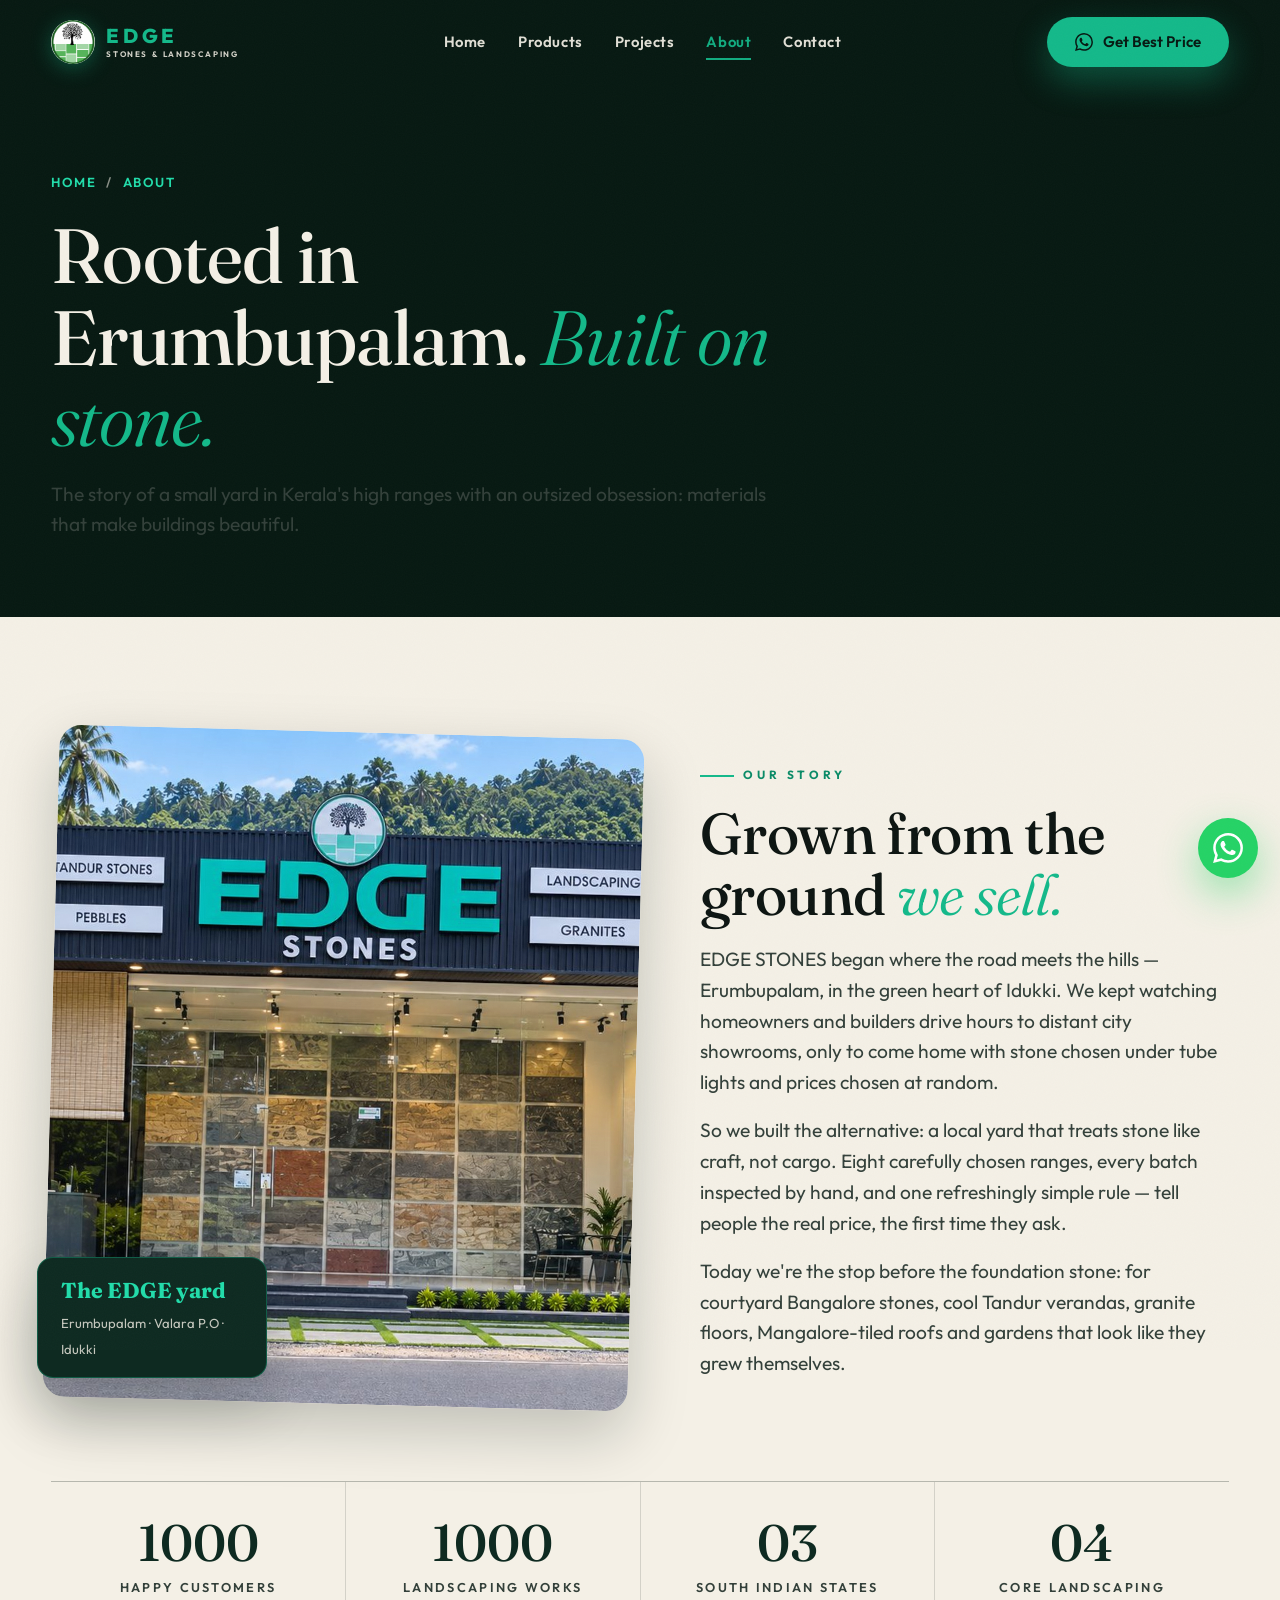
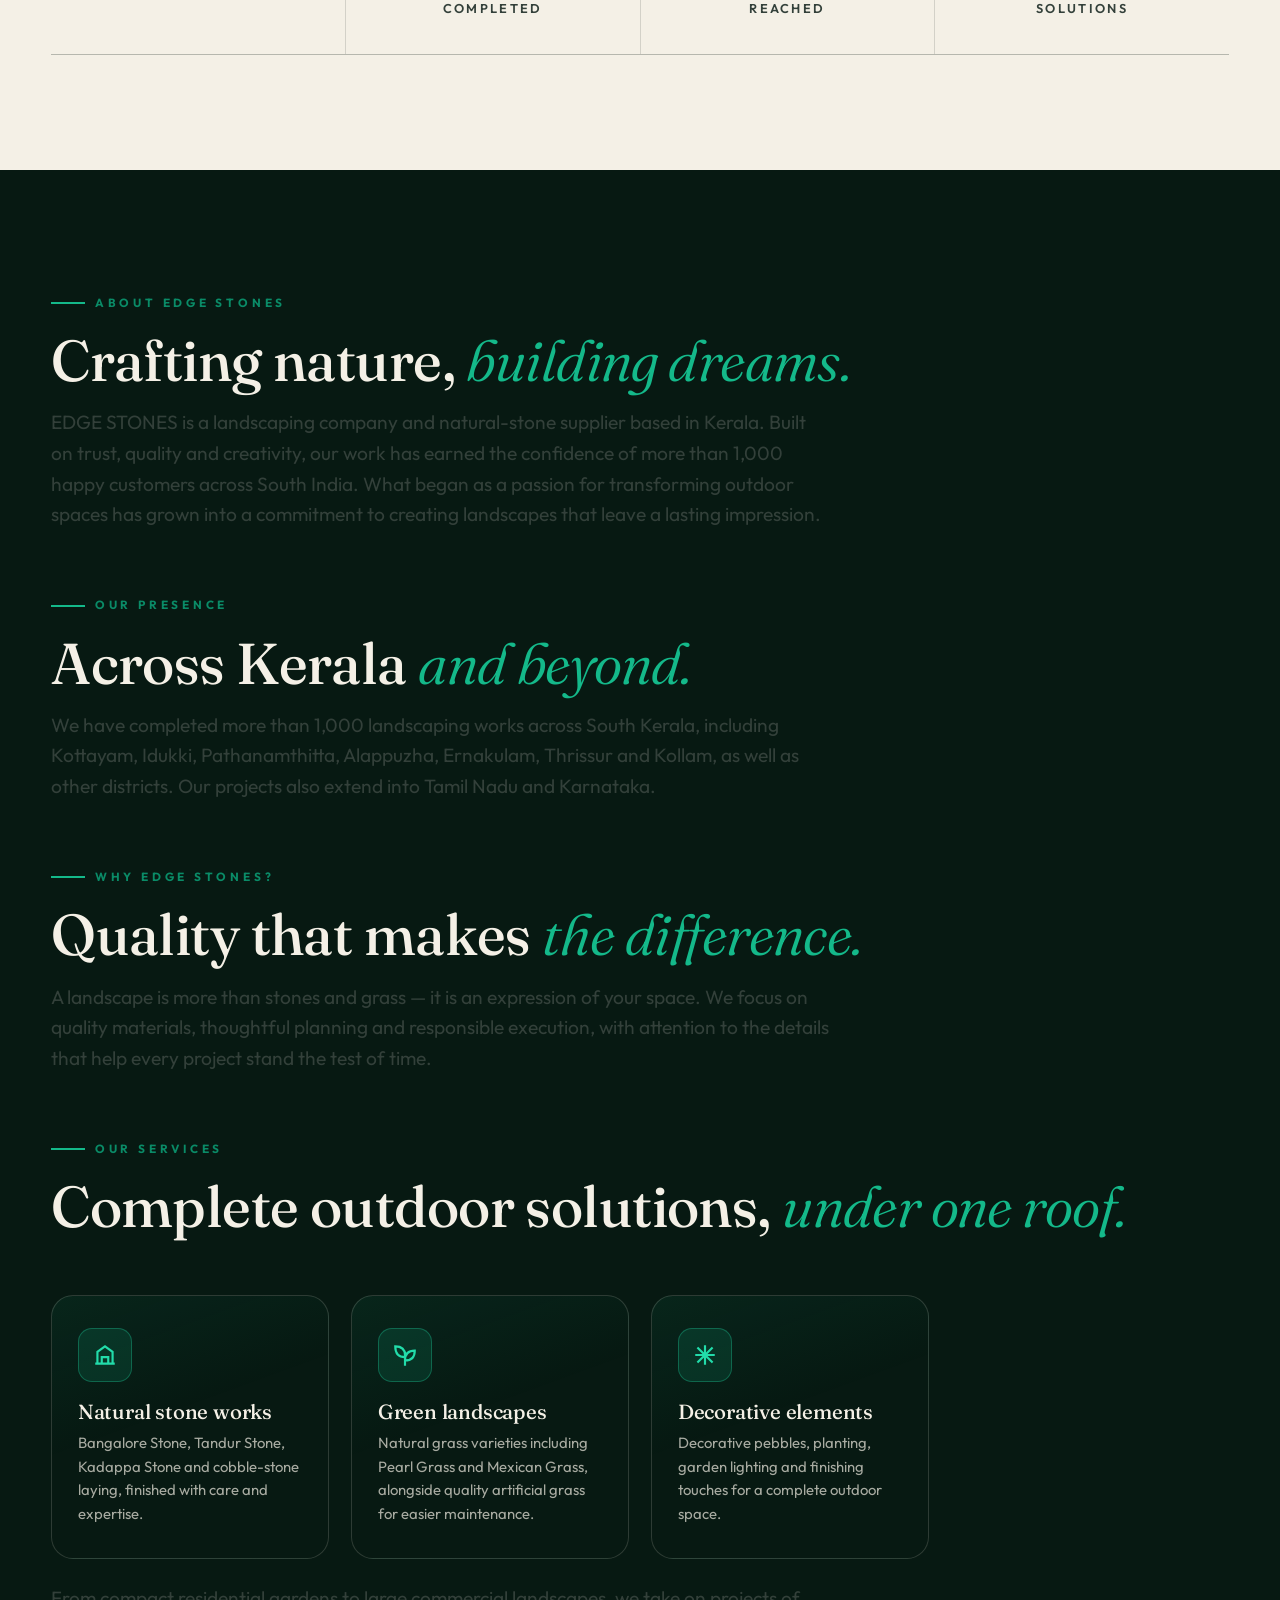
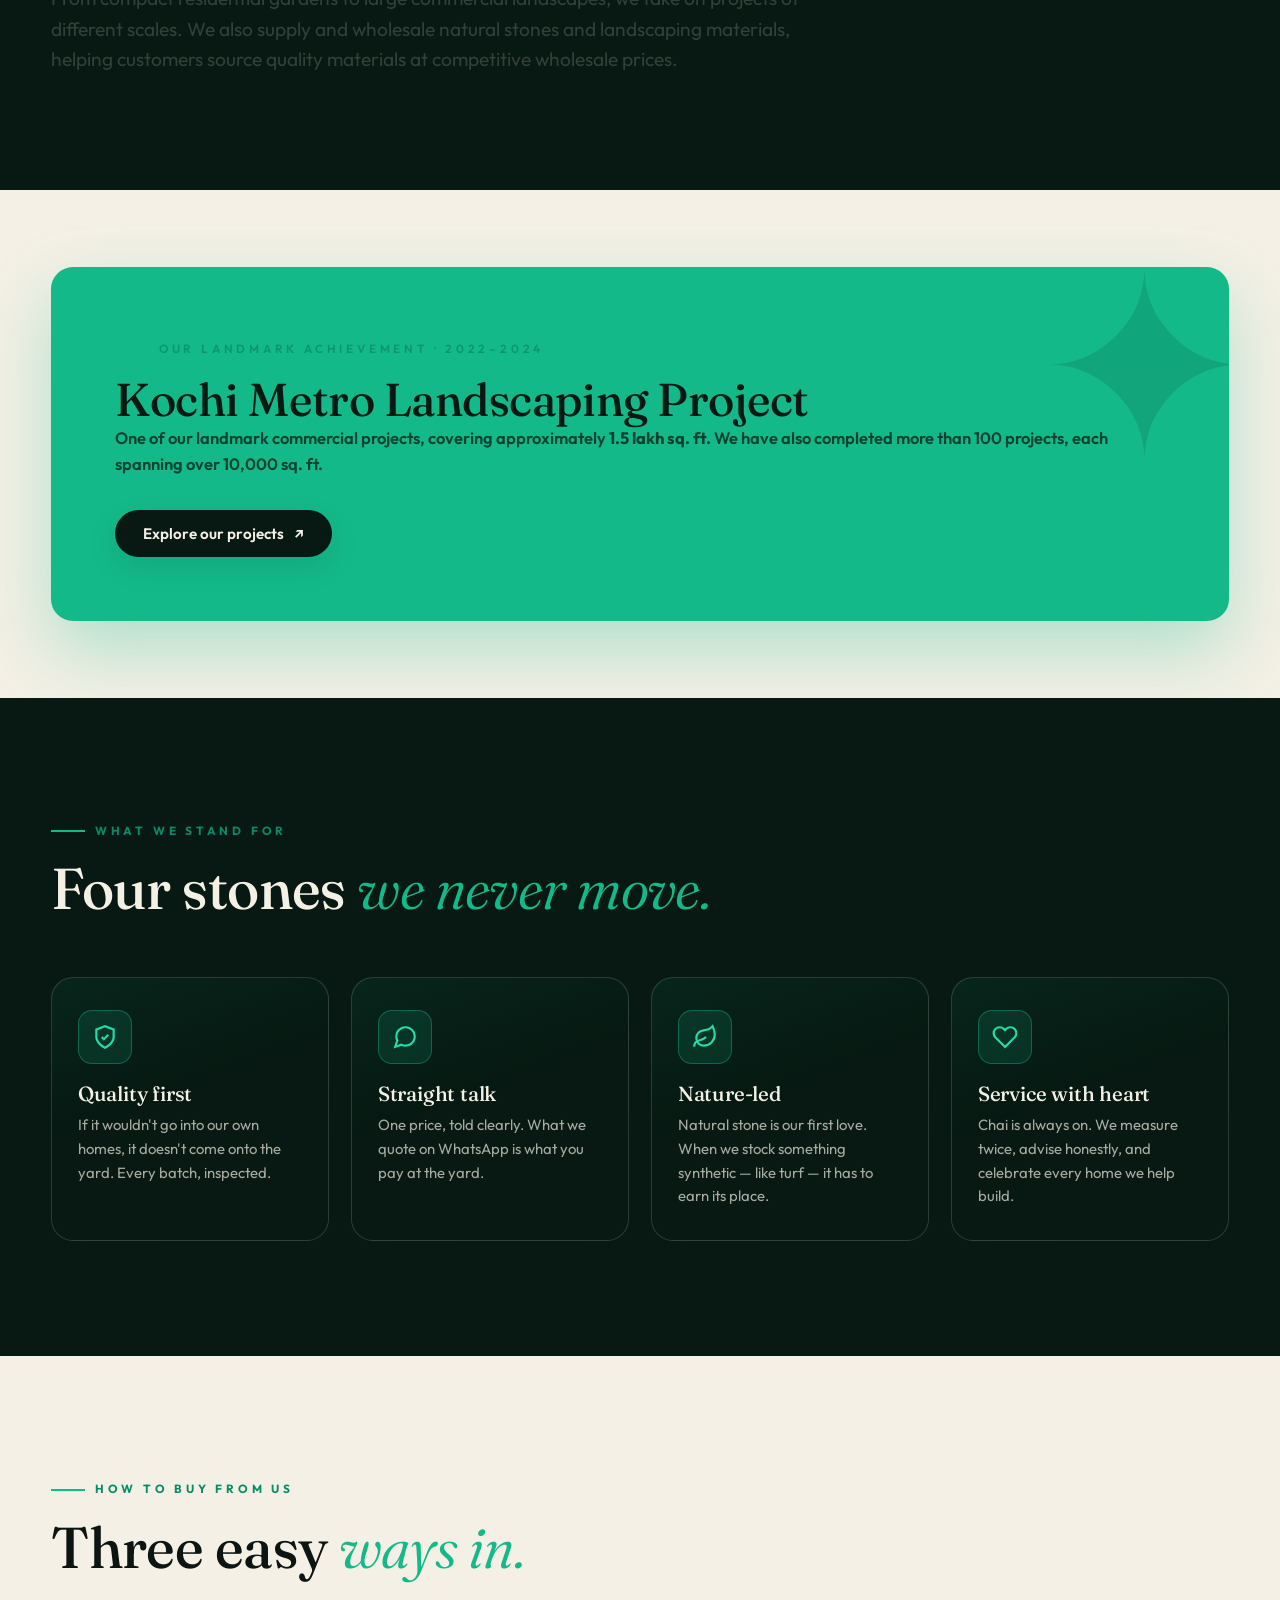
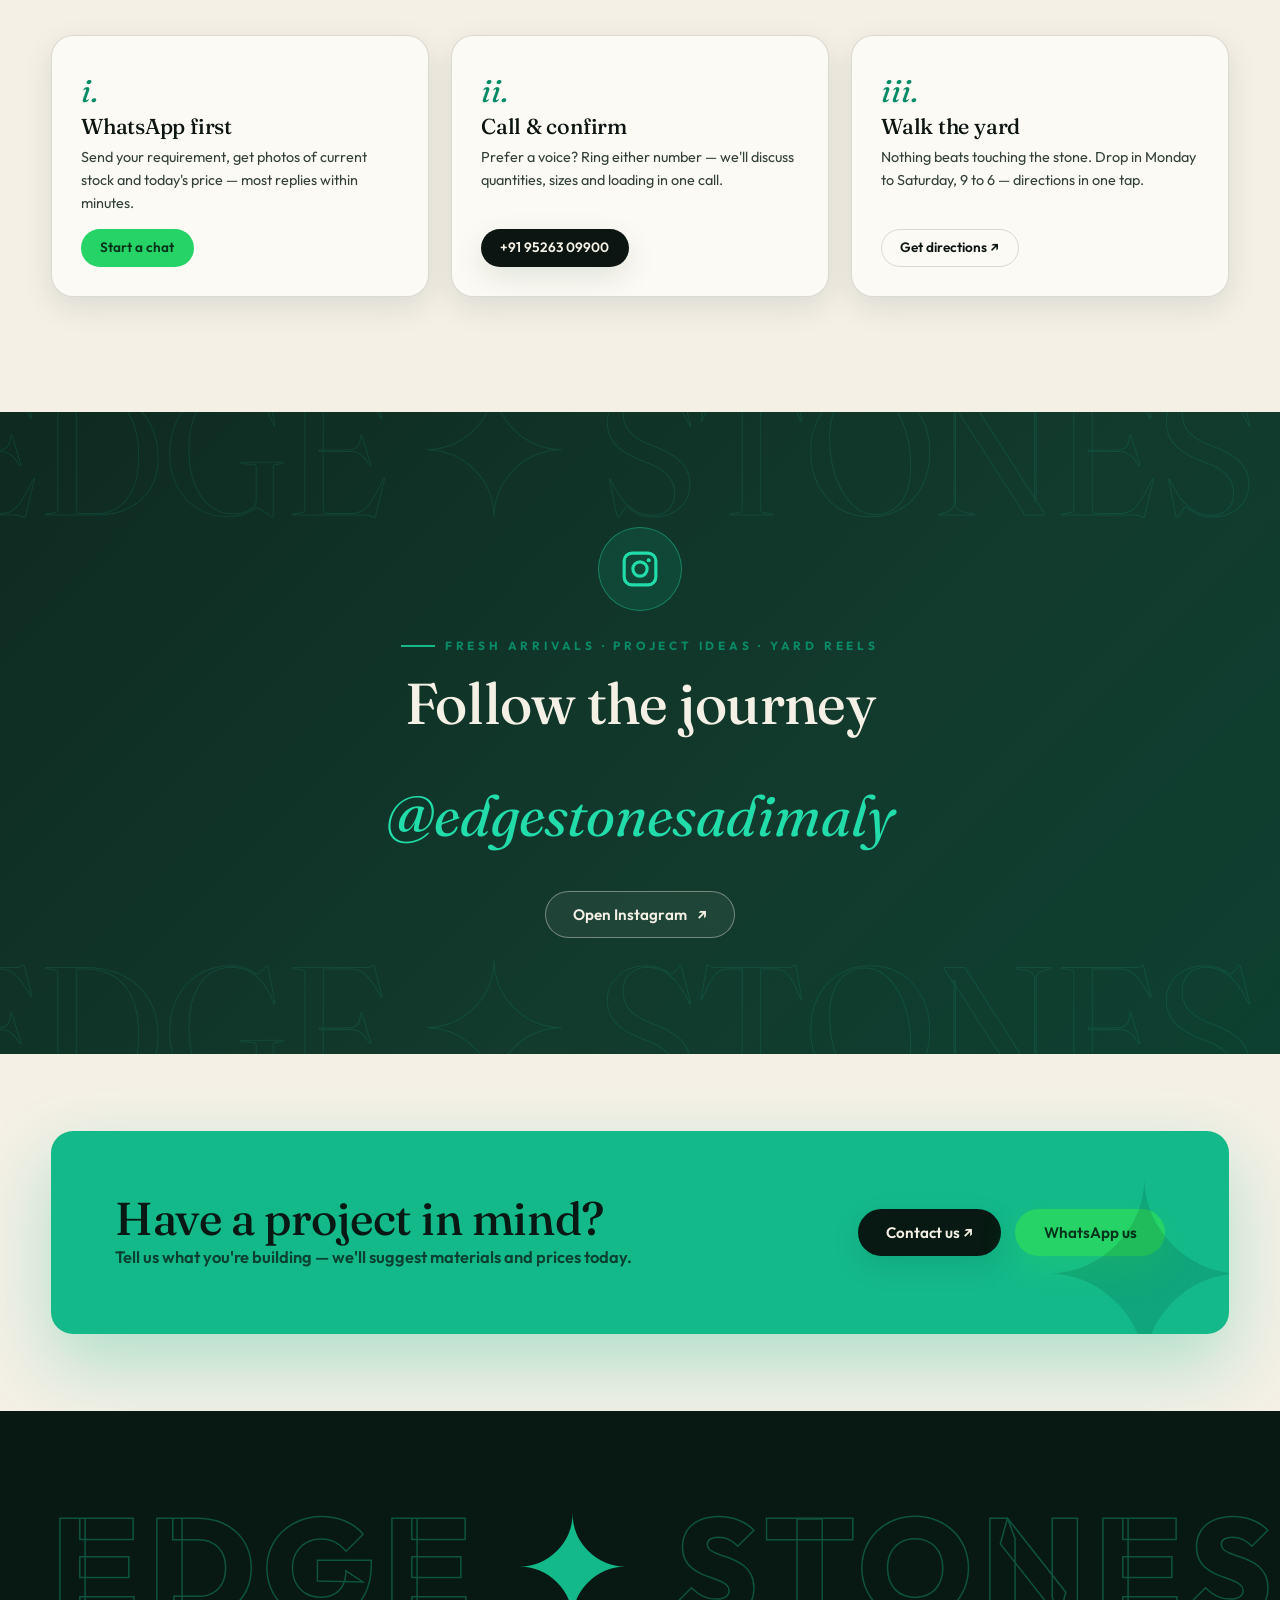
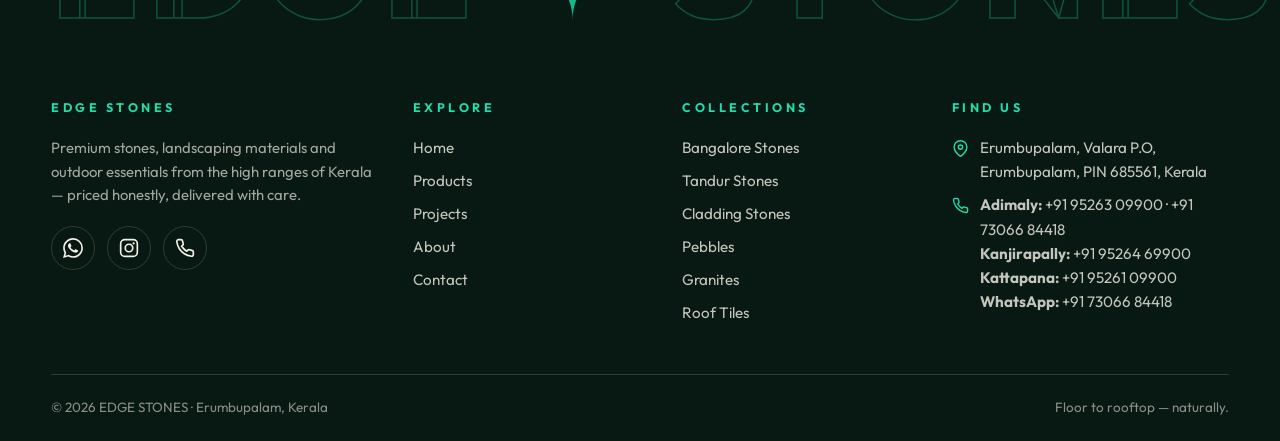
==== about.html @ d41c9146 "Add company profile, service and landmark project details" ====
<!DOCTYPE html>
<html lang="en">
<head>
<meta charset="UTF-8">
<meta name="viewport" content="width=device-width, initial-scale=1.0">
<title>About — EDGE STONES | Stone, done honestly, in Erumbupalam Kerala</title>
<meta name="description" content="The story of EDGE STONES, Erumbupalam — a stone yard with a designer's eye in Kerala's high ranges. Handpicked stones, honest prices, WhatsApp-first service.">
<link rel="preconnect" href="https://fonts.googleapis.com">
<link rel="preconnect" href="https://fonts.gstatic.com" crossorigin>
<link href="https://fonts.googleapis.com/css2?family=Fraunces:ital,opsz,wght@0,9..144,300..900;1,9..144,300..900&family=Outfit:wght@300..800&display=swap" rel="stylesheet">
<link rel="stylesheet" href="css/style.css">
<link rel="icon" type="image/png" href="images/logo-mark.png">
</head>
<body>

<div class="loader" aria-hidden="true">
  <div class="loader-inner">
    <img class="loader-mark" src="images/logo-mark.png" alt="EDGE STONES logo">
    <div class="loader-word">EDGE<small>STONES &amp; LANDSCAPING</small></div>
  </div>
</div>
<div class="grain" aria-hidden="true"></div>

<header class="site-header">
  <div class="container">
    <a class="brand" href="index.html" aria-label="EDGE STONES home">
      <img class="brand-mark" src="images/logo-mark.png" alt="EDGE STONES logo">
      <span class="brand-word"><strong>EDGE</strong><small>STONES &amp; LANDSCAPING</small></span>
    </a>
    <nav class="nav" aria-label="Primary">
      <a href="index.html">Home</a>
      <a href="products.html">Products</a>
      <a href="projects.html">Projects</a>
      <a href="about.html" aria-current="page">About</a>
      <a href="contact.html">Contact</a>
    </nav>
    <a class="btn btn--teal header-cta" href="https://wa.me/917306684418?text=Hi%20EDGE%20STONES!%20I%27d%20like%20to%20know%20your%20best%20prices." target="_blank" rel="noopener">
      <svg viewBox="0 0 24 24" fill="currentColor" aria-hidden="true"><path d="M17.472 14.382c-.297-.149-1.758-.867-2.03-.967-.273-.099-.471-.148-.67.15-.197.297-.767.966-.94 1.164-.173.199-.347.223-.644.075-.297-.15-1.255-.463-2.39-1.475-.883-.788-1.48-1.761-1.653-2.059-.173-.297-.018-.458.13-.606.134-.133.298-.347.446-.52.149-.174.198-.298.298-.497.099-.198.05-.371-.025-.52-.075-.149-.669-1.612-.916-2.207-.242-.579-.487-.5-.669-.51-.173-.008-.371-.01-.57-.01-.198 0-.52.074-.792.372-.272.297-1.04 1.016-1.04 2.479 0 1.462 1.065 2.875 1.213 3.074.149.198 2.096 3.2 5.077 4.487.709.306 1.262.489 1.694.625.712.227 1.36.195 1.871.118.571-.085 1.758-.719 2.006-1.413.248-.694.248-1.289.173-1.413-.074-.124-.272-.198-.57-.347m-5.421 7.403h-.004a9.87 9.87 0 01-5.031-1.378l-.361-.214-3.741.982.998-3.648-.235-.374a9.86 9.86 0 01-1.51-5.26c.001-5.45 4.436-9.884 9.888-9.884 2.64 0 5.122 1.03 6.988 2.898a9.825 9.825 0 012.893 6.994c-.003 5.45-4.437 9.884-9.885 9.884m8.413-18.297A11.815 11.815 0 0012.05 0C5.495 0 .16 5.335.157 11.892c0 2.096.547 4.142 1.588 5.945L.057 24l6.305-1.654a11.882 11.882 0 005.683 1.448h.005c6.554 0 11.89-5.335 11.893-11.893a11.821 11.821 0 00-3.48-8.413z"/></svg>
      Get Best Price
    </a>
    <button class="burger" aria-label="Open menu" aria-expanded="false"><span></span><span></span><span></span></button>
  </div>
</header>

<div class="mobile-menu" aria-label="Mobile navigation">
  <a class="mm-link" href="index.html"><span>01</span>Home</a>
  <a class="mm-link" href="products.html"><span>02</span>Products</a>
  <a class="mm-link" href="projects.html"><span>03</span>Projects</a>
  <a class="mm-link" href="about.html"><span>04</span>About</a>
  <a class="mm-link" href="contact.html"><span>05</span>Contact</a>
  <div class="mm-foot">
    <div>Erumbupalam, Valara P.O — Kerala 685561</div>
    <div>Adimaly: <a href="tel:+919526309900">+91 95263 09900</a> · <a href="tel:+917306684418">+91 73066 84418</a><br>Kanjirapally: <a href="tel:+919526469900">+91 95264 69900</a> · Kattapana: <a href="tel:+919526109900">+91 95261 09900</a></div>
  </div>
</div>

<main>

<section class="page-hero" style="--page-hero-img:url('images/office-showroom.jpg')">
  <div class="container">
    <div class="crumbs">Home <span>/</span> About</div>
    <h1 data-reveal>Rooted in Erumbupalam. <span class="italic">Built on stone.</span></h1>
    <p class="lead" data-reveal>The story of a small yard in Kerala's high ranges with an outsized obsession: materials that make buildings beautiful.</p>
  </div>
</section>

<!-- story -->
<section class="section">
  <div class="container intro-grid">
    <div class="intro-media" data-reveal="left">
      <div class="frame"><img src="images/office-showroom.jpg" alt="EDGE STONES showroom at Erumbupalam" loading="lazy"></div>
      <div class="badge"><strong>The EDGE yard</strong><span>Erumbupalam · Valara P.O · Idukki</span></div>
    </div>
    <div class="intro-copy" data-reveal="right">
      <p class="eyebrow">Our story</p>
      <h2 class="h-lg">Grown from the ground <span class="italic">we sell.</span></h2>
      <p class="lead" style="margin-top:1.2rem">EDGE STONES began where the road meets the hills — Erumbupalam, in the green heart of Idukki. We kept watching homeowners and builders drive hours to distant city showrooms, only to come home with stone chosen under tube lights and prices chosen at random.</p>
      <p class="lead">So we built the alternative: a local yard that treats stone like craft, not cargo. Eight carefully chosen ranges, every batch inspected by hand, and one refreshingly simple rule — tell people the real price, the first time they ask.</p>
      <p class="lead">Today we're the stop before the foundation stone: for courtyard Bangalore stones, cool Tandur verandas, granite floors, Mangalore-tiled roofs and gardens that look like they grew themselves.</p>
    </div>
  </div>

  <div class="container">
    <div class="stats" data-reveal>
      <div class="stat"><b data-count="1000">0</b><span>Happy customers</span></div>
      <div class="stat"><b data-count="1000">0</b><span>Landscaping works completed</span></div>
      <div class="stat"><b data-count="3">0</b><span>South Indian states reached</span></div>
      <div class="stat"><b data-count="4">0</b><span>Core landscaping solutions</span></div>
    </div>
  </div>
</section>

<!-- company profile -->
<section class="section features">
  <div class="container">
    <div class="split-head" data-reveal><div>
      <p class="eyebrow">About EDGE STONES</p>
      <h2 class="h-lg">Crafting nature, <span class="italic">building dreams.</span></h2>
      <p class="lead" style="max-width:780px;margin-top:1rem">EDGE STONES is a landscaping company and natural-stone supplier based in Kerala. Built on trust, quality and creativity, our work has earned the confidence of more than 1,000 happy customers across South India. What began as a passion for transforming outdoor spaces has grown into a commitment to creating landscapes that leave a lasting impression.</p>
    </div></div>
    <div class="split-head" data-reveal style="margin-top:3rem"><div>
      <p class="eyebrow">Our presence</p><h2 class="h-lg">Across Kerala <span class="italic">and beyond.</span></h2>
      <p class="lead" style="max-width:780px;margin-top:1rem">We have completed more than 1,000 landscaping works across South Kerala, including Kottayam, Idukki, Pathanamthitta, Alappuzha, Ernakulam, Thrissur and Kollam, as well as other districts. Our projects also extend into Tamil Nadu and Karnataka.</p>
    </div></div>
    <div class="split-head" data-reveal style="margin-top:3rem"><div>
      <p class="eyebrow">Why EDGE STONES?</p><h2 class="h-lg">Quality that makes <span class="italic">the difference.</span></h2>
      <p class="lead" style="max-width:780px;margin-top:1rem">A landscape is more than stones and grass — it is an expression of your space. We focus on quality materials, thoughtful planning and responsible execution, with attention to the details that help every project stand the test of time.</p>
    </div></div>
    <div class="split-head" data-reveal style="margin-top:3rem"><div>
      <p class="eyebrow">Our services</p><h2 class="h-lg">Complete outdoor solutions, <span class="italic">under one roof.</span></h2>
    </div></div>
    <div class="feature-grid" data-stagger>
      <div class="f-card" data-reveal><div class="icon"><svg viewBox="0 0 24 24" fill="none" stroke="currentColor" stroke-width="2"><path d="M3 20h18M5 20V9l7-5 7 5v11M9 20v-6h6v6"/></svg></div><h3>Natural stone works</h3><p>Bangalore Stone, Tandur Stone, Kadappa Stone and cobble-stone laying, finished with care and expertise.</p></div>
      <div class="f-card" data-reveal><div class="icon"><svg viewBox="0 0 24 24" fill="none" stroke="currentColor" stroke-width="2"><path d="M12 22V9M12 14C5 14 3 9 3 4c5 0 9 2 9 8M12 17c0-6 3-9 9-9 0 5-2 9-9 9"/></svg></div><h3>Green landscapes</h3><p>Natural grass varieties including Pearl Grass and Mexican Grass, alongside quality artificial grass for easier maintenance.</p></div>
      <div class="f-card" data-reveal><div class="icon"><svg viewBox="0 0 24 24" fill="none" stroke="currentColor" stroke-width="2"><path d="M12 3v18M3 12h18M5 5l14 14M19 5L5 19"/></svg></div><h3>Decorative elements</h3><p>Decorative pebbles, planting, garden lighting and finishing touches for a complete outdoor space.</p></div>
    </div>
    <p class="lead" style="max-width:780px;margin-top:1.5rem">From compact residential gardens to large commercial landscapes, we take on projects of different scales. We also supply and wholesale natural stones and landscaping materials, helping customers source quality materials at competitive wholesale prices.</p>
  </div>
</section>
<section class="section section--tight"><div class="container"><div class="cta-band" data-reveal="zoom">
  <div><p class="eyebrow">Our landmark achievement · 2022–2024</p><h2>Kochi Metro Landscaping Project</h2>
  <p>One of our landmark commercial projects, covering approximately <strong>1.5 lakh sq. ft.</strong> We have also completed more than 100 projects, each spanning over 10,000 sq. ft.</p></div>
  <a class="btn btn--ink" href="projects.html">Explore our projects <span class="arr">↗</span></a>
</div></div></section>

<!-- values -->
<section class="section features">
  <div class="container">
    <div class="split-head" data-reveal>
      <div>
        <p class="eyebrow">What we stand for</p>
        <h2 class="h-lg">Four stones <span class="italic">we never move.</span></h2>
      </div>
    </div>
    <div class="feature-grid" data-stagger>
      <div class="f-card" data-reveal>
        <div class="icon"><svg viewBox="0 0 24 24" fill="none" stroke="currentColor" stroke-width="2"><path d="M12 22s8-4 8-10V5l-8-3-8 3v7c0 6 8 10 8 10z"/><path d="M9 12l2 2 4-4"/></svg></div>
        <h3>Quality first</h3>
        <p>If it wouldn't go into our own homes, it doesn't come onto the yard. Every batch, inspected.</p>
      </div>
      <div class="f-card" data-reveal>
        <div class="icon"><svg viewBox="0 0 24 24" fill="none" stroke="currentColor" stroke-width="2"><path d="M21 11.5a8.38 8.38 0 0 1-.9 3.8 8.5 8.5 0 0 1-7.6 4.7 8.38 8.38 0 0 1-3.8-.9L3 21l1.9-5.7a8.38 8.38 0 0 1-.9-3.8 8.5 8.5 0 0 1 4.7-7.6 8.38 8.38 0 0 1 3.8-.9h.5a8.48 8.48 0 0 1 8 8v.5z"/></svg></div>
        <h3>Straight talk</h3>
        <p>One price, told clearly. What we quote on WhatsApp is what you pay at the yard.</p>
      </div>
      <div class="f-card" data-reveal>
        <div class="icon"><svg viewBox="0 0 24 24" fill="none" stroke="currentColor" stroke-width="2"><path d="M11 20A7 7 0 0 1 9.8 6.1C15.5 5 17 4.48 19 2c1 2 2 4.18 2 8 0 5.5-4.78 10-10 10z"/><path d="M2 21c0-3 1.85-5.36 5.08-6C9.5 14.52 12 13 13 12"/></svg></div>
        <h3>Nature-led</h3>
        <p>Natural stone is our first love. When we stock something synthetic — like turf — it has to earn its place.</p>
      </div>
      <div class="f-card" data-reveal>
        <div class="icon"><svg viewBox="0 0 24 24" fill="none" stroke="currentColor" stroke-width="2"><path d="M20.84 4.61a5.5 5.5 0 0 0-7.78 0L12 5.67l-1.06-1.06a5.5 5.5 0 0 0-7.78 7.78l1.06 1.06L12 21.23l7.78-7.78 1.06-1.06a5.5 5.5 0 0 0 0-7.78z"/></svg></div>
        <h3>Service with heart</h3>
        <p>Chai is always on. We measure twice, advise honestly, and celebrate every home we help build.</p>
      </div>
    </div>
  </div>
</section>

<!-- ways to buy -->
<section class="section">
  <div class="container">
    <div class="split-head" data-reveal>
      <div>
        <p class="eyebrow">How to buy from us</p>
        <h2 class="h-lg">Three easy <span class="italic">ways in.</span></h2>
      </div>
    </div>
    <div class="products-grid" style="grid-template-columns:repeat(3,1fr)" data-stagger>
      <div class="p-card" data-reveal style="padding:1.8rem">
        <span style="font-family:var(--font-display); font-style:italic; color:var(--teal-deep); font-size:2rem">i.</span>
        <h3>WhatsApp first</h3>
        <p class="tag" style="margin-top:.4rem">Send your requirement, get photos of current stock and today's price — most replies within minutes.</p>
        <div class="card-actions"><a class="btn btn--wa" href="https://wa.me/917306684418?text=Hi%20EDGE%20STONES!" target="_blank" rel="noopener">Start a chat</a></div>
      </div>
      <div class="p-card" data-reveal style="padding:1.8rem">
        <span style="font-family:var(--font-display); font-style:italic; color:var(--teal-deep); font-size:2rem">ii.</span>
        <h3>Call & confirm</h3>
        <p class="tag" style="margin-top:.4rem">Prefer a voice? Ring either number — we'll discuss quantities, sizes and loading in one call.</p>
        <div class="card-actions"><a class="btn btn--ink" href="tel:+919526309900">+91 95263 09900</a></div>
      </div>
      <div class="p-card" data-reveal style="padding:1.8rem">
        <span style="font-family:var(--font-display); font-style:italic; color:var(--teal-deep); font-size:2rem">iii.</span>
        <h3>Walk the yard</h3>
        <p class="tag" style="margin-top:.4rem">Nothing beats touching the stone. Drop in Monday to Saturday, 9 to 6 — directions in one tap.</p>
        <div class="card-actions"><a class="btn btn--line" href="https://maps.app.goo.gl/PurgGxkYszYZbiBW9" target="_blank" rel="noopener">Get directions ↗</a></div>
      </div>
    </div>
  </div>
</section>

<!-- instagram -->
<section class="section ig-band">
  <div class="container" data-reveal>
    <div class="icon-ring">
      <svg viewBox="0 0 24 24" fill="none" stroke="currentColor" stroke-width="2"><rect x="2" y="2" width="20" height="20" rx="5"/><circle cx="12" cy="12" r="4.5"/><circle cx="17.5" cy="6.5" r="1.3" fill="currentColor" stroke="none"/></svg>
    </div>
    <p class="eyebrow" style="justify-content:center; display:flex">Fresh arrivals · Project ideas · Yard reels</p>
    <h2 class="h-lg">Follow the journey</h2><br>
    <a class="ig-handle" href="https://www.instagram.com/edgestonesadimaly" target="_blank" rel="noopener">@edgestonesadimaly</a>
    <div>
      <a class="btn btn--ghost" href="https://www.instagram.com/edgestonesadimaly" target="_blank" rel="noopener">Open Instagram <span class="arr">↗</span></a>
    </div>
  </div>
</section>

<!-- CTA -->
<section class="section section--tight">
  <div class="container">
    <div class="cta-band" data-reveal="zoom">
      <div>
        <h2>Have a project in mind?</h2>
        <p>Tell us what you're building — we'll suggest materials and prices today.</p>
      </div>
      <div style="display:flex; gap:.9rem; flex-wrap:wrap">
        <a class="btn btn--ink" href="contact.html">Contact us ↗</a>
        <a class="btn btn--wa" href="https://wa.me/917306684418?text=Hi%20EDGE%20STONES!%20I%20have%20a%20project%20in%20mind." target="_blank" rel="noopener">WhatsApp us</a>
      </div>
    </div>
  </div>
</section>

</main>

<footer class="site-footer">
  <div class="container">
    <div class="foot-word">EDGE <em>✦</em> STONES</div>
    <div class="foot-grid">
      <div>
        <h4>Edge Stones</h4>
        <p>Premium stones, landscaping materials and outdoor essentials from the high ranges of Kerala — priced honestly, delivered with care.</p>
        <div class="foot-social">
          <a class="soc soc-wa" href="https://wa.me/917306684418?text=Hi%20EDGE%20STONES!" target="_blank" rel="noopener" aria-label="WhatsApp">
            <svg viewBox="0 0 24 24" fill="currentColor"><path d="M17.472 14.382c-.297-.149-1.758-.867-2.03-.967-.273-.099-.471-.148-.67.15-.197.297-.767.966-.94 1.164-.173.199-.347.223-.644.075-.297-.15-1.255-.463-2.39-1.475-.883-.788-1.48-1.761-1.653-2.059-.173-.297-.018-.458.13-.606.134-.133.298-.347.446-.52.149-.174.198-.298.298-.497.099-.198.05-.371-.025-.52-.075-.149-.669-1.612-.916-2.207-.242-.579-.487-.5-.669-.51-.173-.008-.371-.01-.57-.01-.198 0-.52.074-.792.372-.272.297-1.04 1.016-1.04 2.479 0 1.462 1.065 2.875 1.213 3.074.149.198 2.096 3.2 5.077 4.487.709.306 1.262.489 1.694.625.712.227 1.36.195 1.871.118.571-.085 1.758-.719 2.006-1.413.248-.694.248-1.289.173-1.413-.074-.124-.272-.198-.57-.347m-5.421 7.403h-.004a9.87 9.87 0 01-5.031-1.378l-.361-.214-3.741.982.998-3.648-.235-.374a9.86 9.86 0 01-1.51-5.26c.001-5.45 4.436-9.884 9.888-9.884 2.64 0 5.122 1.03 6.988 2.898a9.825 9.825 0 012.893 6.994c-.003 5.45-4.437 9.884-9.885 9.884m8.413-18.297A11.815 11.815 0 0012.05 0C5.495 0 .16 5.335.157 11.892c0 2.096.547 4.142 1.588 5.945L.057 24l6.305-1.654a11.882 11.882 0 005.683 1.448h.005c6.554 0 11.89-5.335 11.893-11.893a11.821 11.821 0 00-3.48-8.413z"/></svg>
          </a>
          <a class="soc" href="https://www.instagram.com/edgestonesadimaly" target="_blank" rel="noopener" aria-label="Instagram">
            <svg viewBox="0 0 24 24" fill="none" stroke="currentColor" stroke-width="2"><rect x="2" y="2" width="20" height="20" rx="5"/><circle cx="12" cy="12" r="4.5"/><circle cx="17.5" cy="6.5" r="1.3" fill="currentColor" stroke="none"/></svg>
          </a>
          <a class="soc" href="tel:+919526309900" aria-label="Call us">
            <svg viewBox="0 0 24 24" fill="none" stroke="currentColor" stroke-width="2"><path d="M22 16.92v3a2 2 0 0 1-2.18 2 19.79 19.79 0 0 1-8.63-3.07 19.5 19.5 0 0 1-6-6 19.79 19.79 0 0 1-3.07-8.67A2 2 0 0 1 4.11 2h3a2 2 0 0 1 2 1.72 12.84 12.84 0 0 0 .7 2.81 2 2 0 0 1-.45 2.11L8.09 9.91a16 16 0 0 0 6 6l1.27-1.27a2 2 0 0 1 2.11-.45 12.84 12.84 0 0 0 2.81.7A2 2 0 0 1 22 16.92z"/></svg>
          </a>
        </div>
      </div>
      <div>
        <h4>Explore</h4>
        <ul>
          <li><a href="index.html">Home</a></li>
          <li><a href="products.html">Products</a></li>
          <li><a href="projects.html">Projects</a></li>
          <li><a href="about.html">About</a></li>
          <li><a href="contact.html">Contact</a></li>
        </ul>
      </div>
      <div>
        <h4>Collections</h4>
        <ul>
          <li><a href="products.html#bangalore-stones">Bangalore Stones</a></li>
          <li><a href="products.html#tandur-stones">Tandur Stones</a></li>
          <li><a href="products.html#cladding-stones">Cladding Stones</a></li>
          <li><a href="products.html#pebbles">Pebbles</a></li>
          <li><a href="products.html#granites">Granites</a></li>
          <li><a href="products.html#roof-tiles">Roof Tiles</a></li>
        </ul>
      </div>
      <div>
        <h4>Find us</h4>
        <ul class="foot-contact">
          <li>
            <svg viewBox="0 0 24 24" fill="none" stroke="currentColor" stroke-width="2"><path d="M21 10c0 7-9 13-9 13s-9-6-9-13a9 9 0 0 1 18 0z"/><circle cx="12" cy="10" r="3"/></svg>
            Erumbupalam, Valara P.O,<br>Erumbupalam, PIN 685561, Kerala
          </li>
          <li>
            <svg viewBox="0 0 24 24" fill="none" stroke="currentColor" stroke-width="2"><path d="M22 16.92v3a2 2 0 0 1-2.18 2 19.79 19.79 0 0 1-8.63-3.07 19.5 19.5 0 0 1-6-6 19.79 19.79 0 0 1-3.07-8.67A2 2 0 0 1 4.11 2h3a2 2 0 0 1 2 1.72 12.84 12.84 0 0 0 .7 2.81 2 2 0 0 1-.45 2.11L8.09 9.91a16 16 0 0 0 6 6l1.27-1.27a2 2 0 0 1 2.11-.45 12.84 12.84 0 0 0 2.81.7A2 2 0 0 1 22 16.92z"/></svg>
            <span><strong>Adimaly:</strong> <a href="tel:+919526309900">+91 95263 09900</a> · <a href="tel:+917306684418">+91 73066 84418</a><br><strong>Kanjirapally:</strong> <a href="tel:+919526469900">+91 95264 69900</a><br><strong>Kattapana:</strong> <a href="tel:+919526109900">+91 95261 09900</a><br><strong>WhatsApp:</strong> <a href="https://wa.me/917306684418" target="_blank" rel="noopener">+91 73066 84418</a></span>
          </li>
        </ul>
      </div>
    </div>
    <div class="foot-bar">
      <span>© <span id="year">2026</span> EDGE STONES · Erumbupalam, Kerala</span>
      <span>Floor to rooftop — naturally.</span>
    </div>
  </div>
</footer>

<a class="wa-float" href="https://wa.me/917306684418?text=Hi%20EDGE%20STONES!%20I%27d%20like%20to%20know%20your%20best%20prices." target="_blank" rel="noopener" aria-label="Chat on WhatsApp">
  <svg viewBox="0 0 24 24" fill="#ffffff"><path d="M17.472 14.382c-.297-.149-1.758-.867-2.03-.967-.273-.099-.471-.148-.67.15-.197.297-.767.966-.94 1.164-.173.199-.347.223-.644.075-.297-.15-1.255-.463-2.39-1.475-.883-.788-1.48-1.761-1.653-2.059-.173-.297-.018-.458.13-.606.134-.133.298-.347.446-.52.149-.174.198-.298.298-.497.099-.198.05-.371-.025-.52-.075-.149-.669-1.612-.916-2.207-.242-.579-.487-.5-.669-.51-.173-.008-.371-.01-.57-.01-.198 0-.52.074-.792.372-.272.297-1.04 1.016-1.04 2.479 0 1.462 1.065 2.875 1.213 3.074.149.198 2.096 3.2 5.077 4.487.709.306 1.262.489 1.694.625.712.227 1.36.195 1.871.118.571-.085 1.758-.719 2.006-1.413.248-.694.248-1.289.173-1.413-.074-.124-.272-.198-.57-.347m-5.421 7.403h-.004a9.87 9.87 0 01-5.031-1.378l-.361-.214-3.741.982.998-3.648-.235-.374a9.86 9.86 0 01-1.51-5.26c.001-5.45 4.436-9.884 9.888-9.884 2.64 0 5.122 1.03 6.988 2.898a9.825 9.825 0 012.893 6.994c-.003 5.45-4.437 9.884-9.885 9.884m8.413-18.297A11.815 11.815 0 0012.05 0C5.495 0 .16 5.335.157 11.892c0 2.096.547 4.142 1.588 5.945L.057 24l6.305-1.654a11.882 11.882 0 005.683 1.448h.005c6.554 0 11.89-5.335 11.893-11.893a11.821 11.821 0 00-3.48-8.413z"/></svg>
  <span>Get Best Price</span>
</a>

<script src="js/main.js"></script>
</body>
</html>
---- css/style.css ----
/* ============================================================
   EDGE STONES — Design System
   Palette: warm sand · deep pine · signature teal
   Type: Fraunces (display) · Outfit (body)
   ============================================================ */

:root{
  --sand:      #f4f0e6;
  --sand-2:    #ece6d6;
  --paper:     #fbfaf4;
  --ink:       #0d1512;
  --ink-soft:  #33403a;
  --pine:      #0e2a21;
  --pine-2:    #071912;
  --teal:      #14b98a;
  --teal-brt:  #22dcaa;
  --teal-deep: #0a8b67;
  --wa:        #25d366;
  --line:      rgba(13,21,18,.14);
  --line-lite: rgba(244,240,230,.16);
  --font-display: "Fraunces", "Georgia", serif;
  --font-body: "Outfit", "Segoe UI", system-ui, -apple-system, sans-serif;
  --r-lg: 22px;
  --r-md: 16px;
  --r-pill: 999px;
  --shadow-1: 0 10px 30px rgba(10, 25, 19, .10);
  --shadow-2: 0 24px 60px rgba(7, 25, 18, .22);
  --ease: cubic-bezier(.22,1,.36,1);
  --header-h: 84px;
}

*,*::before,*::after{ box-sizing:border-box; margin:0; padding:0; }
html{ scroll-behavior:smooth; }
body{
  font-family:var(--font-body);
  background:var(--sand);
  color:var(--ink);
  line-height:1.6;
  font-size:16.5px;
  -webkit-font-smoothing:antialiased;
  overflow-x:hidden;
}
img{ display:block; max-width:100%; }
a{ color:inherit; text-decoration:none; }
ul{ list-style:none; }
button,input,select,textarea{ font:inherit; color:inherit; }
::selection{ background:var(--teal); color:var(--pine-2); }

::-webkit-scrollbar{ width:11px; }
::-webkit-scrollbar-track{ background:var(--pine-2); }
::-webkit-scrollbar-thumb{ background:var(--teal-deep); border-radius:8px; border:2px solid var(--pine-2); }
::-webkit-scrollbar-thumb:hover{ background:var(--teal); }

:focus-visible{ outline:3px solid var(--teal); outline-offset:3px; border-radius:6px; }

/* ---------- film grain overlay ---------- */
.grain{
  position:fixed; inset:-50%; z-index:2000; pointer-events:none;
  background-image:url("data:image/svg+xml,%3Csvg xmlns='http://www.w3.org/2000/svg' width='240' height='240'%3E%3Cfilter id='n'%3E%3CfeTurbulence type='fractalNoise' baseFrequency='0.9' numOctaves='2'/%3E%3C/filter%3E%3Crect width='100%25' height='100%25' filter='url(%23n)' opacity='0.5'/%3E%3C/svg%3E");
  opacity:.05;
  animation:grain 9s steps(6) infinite;
}
@keyframes grain{
  0%,100%{transform:translate(0,0)} 20%{transform:translate(-3%,2%)}
  40%{transform:translate(2%,-3%)} 60%{transform:translate(-2%,-2%)} 80%{transform:translate(3%,3%)}
}

/* ---------- preloader ---------- */
.loader{
  position:fixed; inset:0; z-index:3000; display:grid; place-items:center;
  background:var(--pine-2); color:var(--sand);
  transition:opacity .6s var(--ease), visibility .6s;
}
.loader.done{ opacity:0; visibility:hidden; }
.loader-inner{ text-align:center; }
.loader-mark{ width:64px; margin:0 auto 14px; animation:pulse 1.4s ease infinite; }
img.loader-mark{ border-radius:50%; display:block; }
.loader-word{ font-family:var(--font-body); font-weight:800; letter-spacing:.35em; font-size:1.05rem; color:var(--teal-brt); }
.loader-word small{ display:block; font-weight:500; letter-spacing:.22em; font-size:.62rem; color:var(--sand); margin-top:4px; }
@keyframes pulse{ 0%,100%{transform:scale(1); opacity:1} 50%{transform:scale(.9); opacity:.6} }

/* ---------- utilities ---------- */
.container{ width:min(1240px, 92%); margin-inline:auto; }
.section{ padding:clamp(4.5rem, 9vw, 8rem) 0; position:relative; }
.section--tight{ padding:clamp(3rem, 6vw, 5rem) 0; }

.eyebrow{
  display:inline-flex; align-items:center; gap:.6rem;
  font-size:.74rem; font-weight:700; letter-spacing:.32em; text-transform:uppercase;
  color:var(--teal-deep); margin-bottom:1.1rem;
}
.eyebrow::before{ content:""; width:34px; height:2px; background:var(--teal); }
.on-dark .eyebrow{ color:var(--teal-brt); }

h1,h2,h3{ font-family:var(--font-display); font-weight:480; line-height:1.06; letter-spacing:-.01em; }
h1 .italic, h2 .italic, h3 .italic{ font-style:italic; font-weight:340; color:var(--teal); }
.on-dark h1 .italic, .on-dark h2 .italic, .on-dark h3 .italic{ color:var(--teal-brt); }

.h-xl{ font-size:clamp(2.7rem, 6.4vw, 5.2rem); }
.h-lg{ font-size:clamp(2.2rem, 4.6vw, 3.6rem); }
.h-md{ font-size:clamp(1.5rem, 2.6vw, 2.1rem); }

.lead{ font-size:clamp(1.02rem, 1.5vw, 1.22rem); color:var(--ink-soft); max-width:56ch; }
.on-dark{ color:var(--sand); }
.on-dark .lead{ color:rgba(244,240,230,.75); }

.split-head{
  display:flex; align-items:flex-end; justify-content:space-between; gap:2rem;
  margin-bottom:clamp(2.2rem, 4.5vw, 3.6rem); flex-wrap:wrap;
}

/* ---------- buttons ---------- */
.btn{
  display:inline-flex; align-items:center; gap:.6rem;
  padding:.95rem 1.7rem; border-radius:var(--r-pill); border:1.5px solid transparent;
  font-weight:600; font-size:.95rem; line-height:1; cursor:pointer;
  transition:transform .35s var(--ease), box-shadow .35s var(--ease), background .35s, color .35s, border-color .35s;
  white-space:nowrap;
}
.btn svg{ width:18px; height:18px; flex:none; }
.btn:hover{ transform:translateY(-3px); }
.btn:active{ transform:translateY(-1px) scale(.98); }

.btn--teal{ background:var(--teal); color:var(--pine-2); box-shadow:0 14px 34px rgba(20,185,138,.35); }
.btn--teal:hover{ background:var(--teal-brt); box-shadow:0 20px 44px rgba(20,185,138,.45); }

.btn--wa{ background:var(--wa); color:#07331a; box-shadow:0 14px 34px rgba(37,211,102,.35); }
.btn--wa:hover{ background:#3ee57f; box-shadow:0 20px 44px rgba(37,211,102,.45); }

.btn--ghost{ border-color:rgba(244,240,230,.4); color:var(--sand); background:rgba(244,240,230,.06); backdrop-filter:blur(6px); }
.btn--ghost:hover{ border-color:var(--sand); background:rgba(244,240,230,.14); }

.btn--ink{ background:var(--ink); color:var(--sand); box-shadow:var(--shadow-1); }
.btn--ink:hover{ background:var(--pine); }

.btn--line{ border-color:var(--line); color:var(--ink); background:transparent; }
.btn--line:hover{ border-color:var(--ink); background:var(--ink); color:var(--sand); }

.btn .arr{ transition:transform .35s var(--ease); }
.btn:hover .arr{ transform:translate(3px,-3px); }

/* link with arrow */
.more-link{
  display:inline-flex; align-items:center; gap:.5rem; font-weight:700; letter-spacing:.02em;
  color:var(--teal-deep); border-bottom:2px solid transparent; padding-bottom:2px; transition:.3s;
}
.more-link:hover{ border-color:var(--teal-deep); gap:.85rem; }

/* ---------- header ---------- */
.site-header{
  position:fixed; inset:0 0 auto 0; z-index:1000; height:var(--header-h);
  color:var(--sand);
  transition:background .45s var(--ease), color .45s, box-shadow .45s, height .45s;
}
.site-header .container{ height:100%; display:flex; align-items:center; justify-content:space-between; gap:1.5rem; }
.site-header.scrolled{
  background:rgba(244,240,230,.88); backdrop-filter:blur(14px);
  color:var(--ink); box-shadow:0 1px 0 var(--line); height:70px;
}

.brand{ display:flex; align-items:center; gap:.7rem; z-index:1202; }
.brand-mark{ width:44px; height:44px; flex:none; filter:drop-shadow(0 4px 10px rgba(20,185,138,.35)); }
img.brand-mark{ border-radius:50%; object-fit:cover; background:#fff; }
.brand-word{ font-weight:800; letter-spacing:.18em; line-height:1; font-size:1.25rem; color:inherit; }
.brand-word strong{ color:var(--teal); font-weight:800; }
.brand-word small{ display:block; font-size:.5rem; letter-spacing:.2em; font-weight:700; opacity:.85; margin-top:4px; }

.nav{ display:flex; align-items:center; gap:2rem; }
.nav a{
  font-weight:600; font-size:.93rem; letter-spacing:.04em; position:relative; padding:.4rem 0; opacity:.92;
}
.nav a::after{
  content:""; position:absolute; left:0; bottom:0; height:2px; width:100%;
  background:var(--teal); transform:scaleX(0); transform-origin:right; transition:transform .4s var(--ease);
}
.nav a:hover::after, .nav a[aria-current="page"]::after{ transform:scaleX(1); transform-origin:left; }
.nav a[aria-current="page"]{ color:var(--teal); }
.site-header.scrolled .nav a[aria-current="page"]{ color:var(--teal-deep); }
.header-cta{ display:inline-flex; }

.burger{
  display:none; z-index:1202; width:46px; height:46px; border:none; background:transparent; cursor:pointer;
  position:relative;
}
.burger span{
  position:absolute; left:10px; right:10px; height:2.5px; background:currentColor; border-radius:2px;
  transition:.4s var(--ease);
}
.burger span:nth-child(1){ top:16px; } .burger span:nth-child(2){ top:23px; } .burger span:nth-child(3){ top:30px; }
.burger.active span:nth-child(1){ top:23px; transform:rotate(45deg); }
.burger.active span:nth-child(2){ opacity:0; }
.burger.active span:nth-child(3){ top:23px; transform:rotate(-45deg); }

/* mobile menu */
.mobile-menu{
  position:fixed; inset:0; z-index:1100; background:var(--pine-2); color:var(--sand);
  display:flex; flex-direction:column; justify-content:center; padding:2rem 8%;
  clip-path:circle(0% at calc(100% - 60px) 42px); visibility:hidden;
  transition:clip-path .7s var(--ease), visibility .7s;
}
.mobile-menu.open{ clip-path:circle(150% at calc(100% - 60px) 42px); visibility:visible; }
.mobile-menu a.mm-link{
  font-family:var(--font-display); font-size:clamp(2.4rem, 9vw, 3.4rem); line-height:1.25;
  color:var(--sand); display:flex; align-items:baseline; gap:1rem; width:max-content;
}
.mobile-menu a.mm-link span{ font-family:var(--font-body); font-size:.8rem; color:var(--teal-brt); letter-spacing:.2em; }
.mobile-menu a.mm-link:hover{ color:var(--teal-brt); font-style:italic; }
.mm-foot{ margin-top:3rem; display:flex; flex-direction:column; gap:.9rem; font-size:.95rem; color:rgba(244,240,230,.7); }
.mm-foot a{ color:var(--teal-brt); font-weight:600; }
.mm-social{ display:flex; gap:.8rem; margin-top:.4rem; }

/* ---------- hero (home) ---------- */
.hero{
  position:relative; min-height:100svh; display:flex; align-items:flex-end;
  color:var(--sand); overflow:hidden; isolation:isolate;
}
.hero-bg{ position:absolute; inset:0; z-index:-2; }
.hero-bg img{ width:100%; height:100%; object-fit:cover; transform:scale(1.08); animation:heroZoom 9s var(--ease) forwards; }
@keyframes heroZoom{ to{ transform:scale(1); } }
.hero::after{
  content:""; position:absolute; inset:0; z-index:-1;
  background:linear-gradient(180deg, rgba(7,25,18,.52) 0%, rgba(7,25,18,.14) 38%, rgba(7,25,18,.72) 82%, rgba(7,25,18,.9) 100%);
}
.hero-inner{ padding:calc(var(--header-h) + 2rem) 0 2.6rem; width:100%; }
.hero-badge{
  display:inline-flex; align-items:center; gap:.55rem; padding:.5rem 1.1rem; border-radius:var(--r-pill);
  background:rgba(244,240,230,.1); border:1px solid rgba(244,240,230,.28); backdrop-filter:blur(8px);
  font-size:.78rem; font-weight:600; letter-spacing:.22em; text-transform:uppercase; margin-bottom:1.6rem;
}
.hero-badge .dot{ width:8px; height:8px; border-radius:50%; background:var(--teal-brt); box-shadow:0 0 12px var(--teal-brt); animation:pulse 2s infinite; }
.hero h1{ font-size:clamp(2.9rem, 7.4vw, 6.8rem); max-width:14ch; text-wrap:balance; }
.hero-sub{ margin:1.4rem 0 2.2rem; max-width:52ch; color:rgba(244,240,230,.82); font-size:clamp(1rem,1.4vw,1.2rem); }
.hero-cta{ display:flex; gap:1rem; flex-wrap:wrap; }

.hero-meta{
  margin-top:clamp(2.4rem, 5vw, 4rem); padding-top:1.4rem; border-top:1px solid rgba(244,240,230,.24);
  display:flex; flex-wrap:wrap; gap:1rem 2.6rem; font-size:.9rem;
}
.hero-meta div{ display:flex; align-items:center; gap:.6rem; color:rgba(244,240,230,.85); }
.hero-meta svg{ width:17px; height:17px; color:var(--teal-brt); flex:none; }
.hero-meta strong{ font-weight:700; color:var(--sand); }
.hero-meta a:hover{ color:var(--teal-brt); }

/* ---------- page hero (inner pages) ---------- */
.page-hero{
  position:relative; padding:calc(var(--header-h) + clamp(3rem,7vw,5.5rem)) 0 clamp(3rem,6vw,5rem);
  background:var(--pine-2); color:var(--sand); overflow:hidden; isolation:isolate;
}
.page-hero::before{
  content:""; position:absolute; inset:0; z-index:-1; opacity:.16;
  background-image:var(--page-hero-img, none); background-size:cover; background-position:center;
}
.page-hero::after{
  content:""; position:absolute; inset:0; z-index:-1;
  background:linear-gradient(180deg, rgba(7,25,18,.4), rgba(7,25,18,.86));
}
.page-hero h1{ font-size:clamp(2.6rem, 6vw, 5rem); max-width:16ch; }
.page-hero .lead{ margin-top:1.2rem; }
.crumbs{ display:flex; gap:.6rem; align-items:center; font-size:.82rem; letter-spacing:.14em; text-transform:uppercase; color:var(--teal-brt); margin-bottom:1.4rem; font-weight:600; }
.crumbs span{ opacity:.55; color:var(--sand); }

/* ---------- marquee ---------- */
.marquee{
  background:var(--pine); color:var(--sand); overflow:hidden; padding:1.15rem 0;
  border-block:1px solid rgba(20,185,138,.35); position:relative; z-index:2;
}
.marquee-track{ display:flex; width:max-content; animation:marquee 30s linear infinite; }
.marquee:hover .marquee-track{ animation-play-state:paused; }
.marquee-group{ display:flex; align-items:center; gap:2.6rem; padding-right:2.6rem; }
.marquee-group span{ font-family:var(--font-display); font-size:1.25rem; letter-spacing:.06em; white-space:nowrap; }
.marquee-group .sep{ color:var(--teal-brt); font-size:1rem; }
@keyframes marquee{ to{ transform:translateX(-50%); } }

/* ---------- intro split ---------- */
.intro-grid{ display:grid; grid-template-columns:1.05fr .95fr; gap:clamp(2.4rem, 5vw, 5rem); align-items:center; }
.intro-media{ position:relative; }
.intro-media .frame{
  border-radius:var(--r-lg); overflow:hidden; box-shadow:var(--shadow-2); transform:rotate(1.5deg);
  transition:transform .6s var(--ease);
}
.intro-media:hover .frame{ transform:rotate(0deg) scale(1.01); }
.intro-media img{ aspect-ratio:4/4.6; object-fit:cover; width:100%; }
.intro-media .badge{
  position:absolute; left:-14px; bottom:26px; background:var(--pine); color:var(--sand);
  padding:1rem 1.4rem; border-radius:var(--r-md); box-shadow:var(--shadow-2); max-width:230px;
  border:1px solid rgba(20,185,138,.35);
}
.intro-media .badge strong{ font-family:var(--font-display); font-size:1.35rem; color:var(--teal-brt); display:block; }
.intro-media .badge span{ font-size:.82rem; opacity:.8; }
.intro-copy p + p{ margin-top:1.1rem; }
.intro-copy .more-link{ margin-top:1.8rem; }

/* ---------- stats ---------- */
.stats{
  display:grid; grid-template-columns:repeat(4,1fr); gap:1px; background:var(--line);
  border-block:1px solid var(--line); margin-top:clamp(3rem,6vw,5rem);
}
.stat{ background:var(--sand); padding:2.2rem 1.6rem; text-align:center; transition:background .4s; }
.stat:hover{ background:var(--sand-2); }
.stat b{ display:block; font-family:var(--font-display); font-weight:500; font-size:clamp(2.2rem,4vw,3.2rem); color:var(--pine); line-height:1; }
.stat b i{ font-style:normal; color:var(--teal); }
.stat span{ display:block; margin-top:.55rem; font-size:.8rem; letter-spacing:.18em; text-transform:uppercase; color:var(--ink-soft); font-weight:600; }

/* ---------- product cards (home) ---------- */
.products-grid{
  display:grid; grid-template-columns:repeat(4,1fr); gap:1.4rem;
}
.p-card{
  position:relative; border-radius:var(--r-lg); overflow:hidden; background:var(--paper);
  border:1px solid var(--line); box-shadow:var(--shadow-1);
  transition:transform .5s var(--ease), box-shadow .5s var(--ease);
  display:flex; flex-direction:column;
}
.p-card:hover{ transform:translateY(-8px); box-shadow:var(--shadow-2); }
.p-card .media{ position:relative; overflow:hidden; aspect-ratio:4/3.1; }
.p-card .media img{ width:100%; height:100%; object-fit:cover; transition:transform .8s var(--ease); }
.p-card:hover .media img{ transform:scale(1.08); }
.p-card .media .num{
  position:absolute; top:14px; left:14px; z-index:2;
  background:rgba(7,25,18,.55); backdrop-filter:blur(6px); color:var(--teal-brt);
  font-family:var(--font-display); font-style:italic; font-size:.95rem;
  padding:.3rem .8rem; border-radius:var(--r-pill); border:1px solid rgba(34,220,170,.4);
}
.p-card .body{ padding:1.3rem 1.3rem 1.4rem; display:flex; flex-direction:column; gap:.45rem; flex:1; }
.p-card h3{ font-size:1.35rem; }
.p-card .tag{ font-size:.9rem; color:var(--ink-soft); flex:1; }
.p-card .card-actions{ display:flex; gap:.6rem; margin-top:.9rem; }
.p-card .btn{ padding:.7rem 1.15rem; font-size:.85rem; }
.p-card .btn--wa{ box-shadow:none; }

.p-card--more{
  background:var(--pine); color:var(--sand); border:none;
  grid-column:1 / -1; flex-direction:row; align-items:center; justify-content:space-between;
  padding:1.9rem 2.2rem; gap:1.5rem;
}
.p-card--more h3{ font-size:1.7rem; margin:.4rem 0; }
.p-card--more:hover{ transform:translateY(-4px); }
.p-card--more .big{ font-family:var(--font-display); font-size:3.2rem; line-height:1; color:var(--teal-brt); display:block; }
@media (max-width:600px){
  .p-card--more{ flex-direction:column; align-items:flex-start; }
}

/* ---------- product rows (products page) ---------- */
.p-row{
  display:grid; grid-template-columns:1.05fr 1fr; gap:clamp(2rem,4.5vw,4.5rem);
  align-items:center; padding:clamp(2.6rem,5vw,4.2rem) 0; border-bottom:1px solid var(--line);
}
.p-row:last-of-type{ border-bottom:none; }
.p-row:nth-child(even) .p-row-media{ order:2; }
.p-row-media{ position:relative; }
.p-row-media .frame{ border-radius:var(--r-lg); overflow:hidden; box-shadow:var(--shadow-2); }
.p-row-media img{ aspect-ratio:16/11.5; width:100%; object-fit:cover; transition:transform .8s var(--ease); }
.p-row:hover .p-row-media img{ transform:scale(1.05); }
.p-row-media .idx{
  position:absolute; top:-24px; left:-6px; font-family:var(--font-display); font-style:italic;
  font-size:clamp(3.4rem,6vw,5rem); color:transparent; -webkit-text-stroke:1.5px var(--teal-deep); opacity:.8; line-height:1;
}
.p-row-copy h3{ font-size:clamp(1.8rem,3vw,2.5rem); }
.p-row-copy .tagline{ font-family:var(--font-display); font-style:italic; color:var(--teal-deep); font-size:1.08rem; margin:.35rem 0 1rem; }
.p-row-copy p{ color:var(--ink-soft); max-width:52ch; }
.uses{ display:flex; flex-wrap:wrap; gap:.55rem; margin:1.3rem 0 1.6rem; }
.uses li{
  font-size:.78rem; font-weight:700; letter-spacing:.1em; text-transform:uppercase;
  padding:.45rem .95rem; border-radius:var(--r-pill); background:var(--sand-2); border:1px solid var(--line); color:var(--ink-soft);
}
.p-row-copy .actions{ display:flex; gap:.9rem; flex-wrap:wrap; }

/* ---------- features ---------- */
.features{ background:var(--pine-2); color:var(--sand); }
.feature-grid{ display:grid; grid-template-columns:repeat(4,1fr); gap:1.4rem; }
.f-card{
  border:1px solid var(--line-lite); border-radius:var(--r-lg); padding:2rem 1.6rem;
  background:linear-gradient(160deg, rgba(20,185,138,.08), rgba(20,185,138,0) 45%);
  transition:transform .5s var(--ease), border-color .5s, background .5s;
}
.f-card:hover{ transform:translateY(-6px); border-color:rgba(34,220,170,.55); }
.f-card .icon{
  width:54px; height:54px; border-radius:14px; display:grid; place-items:center;
  background:rgba(20,185,138,.14); color:var(--teal-brt); margin-bottom:1.2rem; border:1px solid rgba(34,220,170,.3);
}
.f-card .icon svg{ width:26px; height:26px; }
.f-card h3{ font-size:1.28rem; margin-bottom:.5rem; }
.f-card p{ font-size:.93rem; color:rgba(244,240,230,.68); }
.f-card .fi{ font-family:var(--font-display); font-style:italic; position:absolute; }

/* ---------- showroom strip ---------- */
.showroom{ position:relative; border-radius:var(--r-lg); overflow:hidden; box-shadow:var(--shadow-2); }
.showroom img{ width:100%; aspect-ratio:21/9; object-fit:cover; }
.showroom .cap{
  position:absolute; inset:auto 0 0 0; padding:2rem clamp(1.4rem,4vw,3rem);
  background:linear-gradient(0deg, rgba(7,25,18,.85), transparent);
  color:var(--sand); display:flex; justify-content:space-between; align-items:flex-end; gap:1.5rem; flex-wrap:wrap;
}
.showroom .cap h3{ font-size:clamp(1.4rem,2.6vw,2rem); }
.showroom .cap p{ font-size:.92rem; opacity:.85; }

/* ---------- instagram band ---------- */
.ig-band{
  background:linear-gradient(135deg, var(--pine) 0%, #123a2d 60%, #0d4030 100%);
  color:var(--sand); text-align:center; position:relative; overflow:hidden;
}
.ig-band::before, .ig-band::after{
  content:"EDGE ✦ STONES ✦ EDGE ✦ STONES ✦"; position:absolute; left:-5%; right:-5%;
  font-family:var(--font-display); font-size:clamp(6rem, 14vw, 12rem); white-space:nowrap;
  color:transparent; -webkit-text-stroke:1px rgba(34,220,170,.12); pointer-events:none; line-height:1;
}
.ig-band::before{ top:-8%; } .ig-band::after{ bottom:-10%; }
.ig-band .icon-ring{
  width:84px; height:84px; margin:0 auto 1.6rem; border-radius:50%;
  background:rgba(20,185,138,.14); border:1px solid rgba(34,220,170,.4);
  display:grid; place-items:center; color:var(--teal-brt);
}
.ig-band .icon-ring svg{ width:38px; height:38px; }
.ig-handle{
  font-family:var(--font-display); font-style:italic; font-size:clamp(1.9rem, 4.6vw, 3.6rem);
  color:var(--teal-brt); display:inline-block; margin:.6rem 0 1.8rem; transition:.35s;
}
.ig-handle:hover{ letter-spacing:.02em; text-shadow:0 0 30px rgba(34,220,170,.5); }

/* ---------- contact section ---------- */
.contact-grid{ display:grid; grid-template-columns:1.02fr .98fr; gap:clamp(2rem,4vw,3.6rem); align-items:stretch; }
.c-cards{ display:grid; gap:1.1rem; align-content:start; }
.c-card{
  display:flex; gap:1.2rem; align-items:flex-start; background:var(--paper);
  border:1px solid var(--line); border-radius:var(--r-md); padding:1.4rem 1.5rem;
  transition:transform .45s var(--ease), box-shadow .45s, border-color .45s;
}
.c-card:hover{ transform:translateX(6px); box-shadow:var(--shadow-1); border-color:var(--teal-deep); }
.c-card .icon{
  width:52px; height:52px; flex:none; border-radius:14px; display:grid; place-items:center;
  background:var(--pine); color:var(--teal-brt);
}
.c-card .icon svg{ width:24px; height:24px; }
.c-card h3{ font-size:1.15rem; margin-bottom:.25rem; }
.c-card p{ font-size:.93rem; color:var(--ink-soft); }
.c-card a.val{ font-weight:700; color:var(--pine); font-size:1.06rem; display:inline-block; margin-top:.15rem; }
.c-card a.val:hover{ color:var(--teal-deep); }
.c-card .mini{ display:flex; gap:.55rem; margin-top:.7rem; flex-wrap:wrap; }
.c-card .mini .btn{ padding:.55rem 1.05rem; font-size:.8rem; }

.map-wrap{
  position:relative; border-radius:var(--r-lg); overflow:hidden; border:1px solid var(--line);
  box-shadow:var(--shadow-2); min-height:420px; display:flex; flex-direction:column;
}
.map-wrap iframe{ flex:1; width:100%; border:0; min-height:380px; filter:saturate(.9); }
.map-wrap .map-foot{
  display:flex; justify-content:space-between; align-items:center; gap:1rem; flex-wrap:wrap;
  padding:1rem 1.3rem; background:var(--paper); border-top:1px solid var(--line); font-size:.9rem;
}

/* ---------- enquiry form ---------- */
.enquiry{
  background:var(--paper); border:1px solid var(--line); border-radius:var(--r-lg);
  padding:clamp(1.8rem,4vw,3rem); box-shadow:var(--shadow-1);
}
.form-grid{ display:grid; grid-template-columns:1fr 1fr; gap:1.1rem; margin-top:1.6rem; }
.form-grid .span-2{ grid-column:span 2; }
.field label{ display:block; font-size:.78rem; font-weight:700; letter-spacing:.16em; text-transform:uppercase; color:var(--ink-soft); margin-bottom:.5rem; }
.field input, .field select, .field textarea{
  width:100%; padding:.95rem 1.1rem; border-radius:14px; border:1.5px solid var(--line);
  background:var(--sand); transition:border-color .3s, box-shadow .3s; resize:vertical;
}
.field input:focus, .field select:focus, .field textarea:focus{
  outline:none; border-color:var(--teal); box-shadow:0 0 0 4px rgba(20,185,138,.18);
}
.enquiry .btn{ margin-top:1.4rem; width:100%; justify-content:center; font-size:1rem; padding:1.1rem; }
.form-note{ font-size:.82rem; color:var(--ink-soft); margin-top:.9rem; text-align:center; }

/* ---------- footer ---------- */
.site-footer{ background:var(--pine-2); color:var(--sand); padding:clamp(3.5rem,7vw,6rem) 0 0; position:relative; overflow:hidden; }
.foot-word{
  font-family:var(--font-body); font-weight:800; letter-spacing:.06em; text-align:center;
  font-size:clamp(3rem, 11vw, 10rem); line-height:.95; white-space:nowrap;
  color:transparent; -webkit-text-stroke:1.5px rgba(34,220,170,.3);
  user-select:none; margin-bottom:clamp(2.5rem,5vw,4rem);
}
.foot-word em{ font-style:normal; -webkit-text-stroke:0; color:var(--teal); }
.foot-grid{ display:grid; grid-template-columns:1.4fr 1fr 1fr 1.2fr; gap:2.4rem; padding-bottom:3rem; }
.foot-grid h4{ font-size:.78rem; letter-spacing:.28em; text-transform:uppercase; color:var(--teal-brt); margin-bottom:1.1rem; }
.foot-grid p{ font-size:.93rem; color:rgba(244,240,230,.66); max-width:34ch; }
.foot-grid ul{ display:grid; gap:.55rem; font-size:.95rem; }
.foot-grid ul a{ color:rgba(244,240,230,.8); transition:.3s; }
.foot-grid ul a:hover{ color:var(--teal-brt); padding-left:5px; }
.foot-contact li{ display:flex; gap:.7rem; align-items:flex-start; color:rgba(244,240,230,.8); font-size:.95rem; }
.foot-contact svg{ width:17px; height:17px; color:var(--teal-brt); flex:none; margin-top:4px; }
.foot-social{ display:flex; gap:.75rem; margin-top:1.2rem; }
.soc{
  width:44px; height:44px; border-radius:50%; display:grid; place-items:center;
  border:1px solid var(--line-lite); color:var(--sand); transition:.35s;
}
.soc svg{ width:20px; height:20px; }
.soc:hover{ background:var(--teal); color:var(--pine-2); border-color:var(--teal); transform:translateY(-4px); }
.soc.soc-wa:hover{ background:var(--wa); border-color:var(--wa); }
.foot-bar{
  border-top:1px solid var(--line-lite); padding:1.4rem 0;
  display:flex; justify-content:space-between; gap:1rem; flex-wrap:wrap;
  font-size:.84rem; color:rgba(244,240,230,.55);
}

/* ---------- whatsapp float ---------- */
.wa-float{
  position:fixed; right:22px; bottom:22px; z-index:1500;
  display:flex; align-items:center; gap:0;
  background:var(--wa); color:#fff; border-radius:var(--r-pill);
  padding:0; width:60px; height:60px; overflow:hidden;
  box-shadow:0 16px 40px rgba(37,211,102,.45);
  transition:width .45s var(--ease), transform .3s;
}
.wa-float svg{ width:30px; height:30px; flex:none; margin:15px; }
.wa-float span{ font-weight:700; white-space:nowrap; opacity:0; transition:opacity .3s .1s; color:#063; }
.wa-float:hover{ width:178px; transform:translateY(-3px); }
.wa-float:hover span{ opacity:1; }
.wa-float::before{
  content:""; position:absolute; inset:0; border-radius:inherit;
  box-shadow:0 0 0 0 rgba(37,211,102,.55); animation:waPulse 2.4s infinite;
}
@keyframes waPulse{ 70%{ box-shadow:0 0 0 22px rgba(37,211,102,0); } 100%{ box-shadow:0 0 0 0 rgba(37,211,102,0); } }

/* ---------- CTA band ---------- */
.cta-band{
  background:var(--teal); color:var(--pine-2); border-radius:var(--r-lg);
  padding:clamp(2.4rem,5vw,4rem); display:flex; align-items:center; justify-content:space-between;
  gap:2rem; flex-wrap:wrap; box-shadow:0 30px 70px rgba(20,185,138,.3);
  position:relative; overflow:hidden;
}
.cta-band::after{
  content:"✦"; position:absolute; right:-2%; top:-30%; font-size:16rem; opacity:.12; font-family:var(--font-display);
}
.cta-band h2{ font-size:clamp(1.9rem,3.6vw,3rem); }
.cta-band p{ font-weight:600; opacity:.75; }
.cta-band .btn--ink{ background:var(--pine-2); }

/* ---------- reveal animations ---------- */
[data-reveal]{ opacity:0; transform:translateY(36px); transition:opacity .9s var(--ease), transform .9s var(--ease); }
[data-reveal="left"]{ transform:translateX(-44px); }
[data-reveal="right"]{ transform:translateX(44px); }
[data-reveal="zoom"]{ transform:scale(.92); }
[data-reveal].in-view{ opacity:1; transform:none; }

/* ---------- responsive ---------- */
@media (max-width:1024px){
  .products-grid{ grid-template-columns:repeat(2,1fr); }
  .feature-grid{ grid-template-columns:repeat(2,1fr); }
  .foot-grid{ grid-template-columns:1fr 1fr; }
  .stats{ grid-template-columns:repeat(2,1fr); }
}
@media (max-width:880px){
  .nav, .header-cta{ display:none; }
  .burger{ display:block; }
  .intro-grid, .contact-grid{ grid-template-columns:1fr; }
  .p-row{ grid-template-columns:1fr; gap:1.8rem; }
  .p-row:nth-child(even) .p-row-media{ order:0; }
  .intro-media .badge{ left:8px; }
}
@media (max-width:600px){
  :root{ --header-h:72px; }
  body{ font-size:15.5px; }
  .products-grid, .feature-grid, .foot-grid, .form-grid{ grid-template-columns:1fr; }
  .form-grid .span-2{ grid-column:span 1; }
  .stats{ grid-template-columns:1fr 1fr; }
  .stat{ padding:1.5rem 1rem; }
  .hero-meta{ gap:.8rem 1.4rem; font-size:.82rem; }
  .cta-band{ text-align:left; }
  .showroom img{ aspect-ratio:16/10; }
  .p-card--more{ min-height:260px; }
  .wa-float{ width:56px; height:56px; right:16px; bottom:16px; }
  .wa-float svg{ width:28px; height:28px; margin:14px; }
}

/* reduced motion */
@media (prefers-reduced-motion:reduce){
  *,*::before,*::after{ animation-duration:.01ms !important; transition-duration:.01ms !important; }
  html{ scroll-behavior:auto; }
  [data-reveal]{ opacity:1; transform:none; }
}

/* utility: three-column card grid */
.grid-3{ grid-template-columns:repeat(3,1fr); }
@media (max-width:1024px){ .grid-3{ grid-template-columns:repeat(2,1fr); } }
@media (max-width:880px){ .grid-3{ grid-template-columns:1fr; } }

/* ============================================================
   EXTRAS — scroll progress · button sheen · projects · lightbox
   ============================================================ */

/* ---------- scroll progress bar ---------- */
.scroll-progress{
  position:fixed; top:0; left:0; z-index:3000;
  width:100%; height:3px; pointer-events:none;
  background:linear-gradient(90deg, var(--teal-deep), var(--teal-brt));
  transform:scaleX(0); transform-origin:0 50%;
  box-shadow:0 1px 8px rgba(34,220,170,.45);
}

/* ---------- button sheen sweep ---------- */
.btn{ position:relative; overflow:hidden; }
.btn::after{
  content:""; position:absolute; top:-40%; bottom:-40%; left:-80%; width:45%;
  transform:skewX(-22deg); pointer-events:none;
  background:linear-gradient(90deg, transparent, rgba(255,255,255,.38), transparent);
  transition:left .8s var(--ease);
}
.btn:hover::after{ left:135%; }

/* ---------- counters pop ---------- */
[data-count]{ display:inline-block; }
[data-count].counted{ animation:countPop .6s var(--ease); }
@keyframes countPop{ 0%{ transform:scale(.6); } 55%{ transform:scale(1.18); } 100%{ transform:scale(1); } }

/* ================= PROJECTS PAGE ================= */

/* hero meta row */
.proj-hero-meta{ display:flex; align-items:center; gap:1rem; flex-wrap:wrap; margin-top:2rem; font-size:.95rem; color:rgba(244,240,230,.8); }
.proj-hero-meta b{ font-family:var(--font-display); font-size:1.5rem; color:var(--teal-brt); font-weight:700; }
.phm-sep{ color:var(--teal); }

/* sticky filter bar */
.proj-filter{
  position:sticky; top:calc(var(--header-h) - 14px); z-index:900;
  background:rgba(251,250,244,.85); backdrop-filter:blur(14px); -webkit-backdrop-filter:blur(14px);
  border-bottom:1px solid var(--line);
}
.proj-filter-in{ display:flex; align-items:center; gap:.6rem; flex-wrap:wrap; padding:.8rem 0; }
.chip{
  border:1.5px solid var(--line); background:var(--paper); color:var(--ink);
  padding:.5rem 1rem; border-radius:var(--r-pill); font-weight:600; font-size:.88rem;
  cursor:pointer; display:inline-flex; align-items:center; gap:.5rem; line-height:1;
  transition:transform .35s var(--ease), background .35s, color .35s, border-color .35s, box-shadow .35s;
}
.chip b{ font-size:.72rem; font-weight:800; background:var(--sand-2); color:var(--ink-soft); border-radius:999px; padding:.12rem .55rem; transition:inherit; }
.chip:hover{ transform:translateY(-2px); border-color:var(--teal-deep); }
.chip.active{ background:var(--pine); border-color:var(--pine); color:var(--sand); transform:translateY(-2px) scale(1.04); box-shadow:var(--shadow-1); }
.chip.active b{ background:var(--teal); color:var(--pine-2); }
.proj-showing{ margin-left:auto; font-size:.82rem; color:var(--ink-soft); opacity:.75; }

/* gallery sections */
.proj-wrap.container, .proj-wrap{ background:var(--sand); }
.proj-sec{ padding:clamp(2.4rem,5vw,4rem) 0 0; scroll-margin-top:160px; transition:opacity .3s; }
.proj-sec + .proj-sec{ border-top:1px dashed var(--line); margin-top:clamp(2.4rem,5vw,4rem); }
.proj-sec.sec-hide{ display:none; }
.proj-head{ display:flex; align-items:flex-end; gap:1.3rem; flex-wrap:wrap; margin-bottom:1.7rem; }
.proj-head .idx{ font-family:var(--font-display); font-weight:600; font-size:clamp(2.4rem,5vw,3.4rem); line-height:.9; color:transparent; -webkit-text-stroke:1.4px var(--teal-deep); }
.proj-head h2{ font-family:var(--font-display); font-size:clamp(1.6rem,3.4vw,2.3rem); line-height:1.1; }
.proj-head .tagline{ color:var(--ink-soft); margin-top:.3rem; }
.proj-count{ margin-left:auto; font-size:.8rem; font-weight:700; letter-spacing:.1em; text-transform:uppercase; color:var(--teal-deep); border:1.5px dashed var(--teal-deep); border-radius:var(--r-pill); padding:.35rem .9rem; }
.btn--sm{ padding:.65rem 1.2rem; font-size:.85rem; }

/* photo grid — editorial spans */
.proj-grid{ display:grid; grid-template-columns:repeat(12,1fr); gap:1.1rem; }
.sp7{ grid-column:span 7; } .sp6{ grid-column:span 6; }
.sp5{ grid-column:span 5; } .sp4{ grid-column:span 4; }

.proj-card{
  position:relative; border-radius:var(--r-lg); overflow:hidden; cursor:zoom-in;
  background:var(--pine); box-shadow:var(--shadow-1); aspect-ratio:4/3;
  transform-style:preserve-3d; will-change:transform;
  transition:box-shadow .4s var(--ease);
}
.proj-card:hover{ box-shadow:var(--shadow-2); }
.proj-card img{ width:100%; height:100%; object-fit:cover; transition:transform .9s var(--ease), filter .9s; }
.proj-card:hover img{ transform:scale(1.07); filter:saturate(1.08); }
.proj-card figcaption{
  position:absolute; inset:auto 0 0 0; padding:1.1rem 1.2rem 1rem;
  display:flex; justify-content:space-between; align-items:center; gap:.8rem;
  background:linear-gradient(180deg, transparent, rgba(7,25,18,.85)); color:var(--sand);
  opacity:0; transform:translateY(12px); transition:opacity .45s var(--ease), transform .45s var(--ease);
}
.proj-card:hover figcaption, .proj-card:focus-visible figcaption{ opacity:1; transform:none; }
.pc-cat{ font-size:.78rem; font-weight:700; letter-spacing:.1em; text-transform:uppercase; color:var(--teal-brt); }
.pc-view{ font-weight:600; font-size:.88rem; }
.proj-card:focus-visible{ outline:3px solid var(--teal); outline-offset:3px; }

/* filter transitions */
@keyframes projPopIn{
  from{ opacity:0; transform:translateY(26px) scale(.95); }
  to{ opacity:1; transform:none; }
}
.proj-card.pop-in{ animation:projPopIn .55s var(--ease) backwards; }
.proj-wrap.fading{ opacity:0; transform:translateY(14px); }
.proj-wrap{ transition:opacity .24s ease, transform .24s ease; }

@property --pa { syntax:'<angle>'; inherits:false; initial-value:0deg; }

/* ================= LIGHTBOX ================= */
.lb{ position:fixed; inset:0; z-index:4000; display:grid; place-items:center; padding:1rem;
     visibility:hidden; opacity:0; transition:opacity .35s ease, visibility 0s linear .35s; }
.lb.open{ visibility:visible; opacity:1; transition-delay:0s; }
.lb-backdrop{ position:absolute; inset:0; background:rgba(7,25,18,.86); backdrop-filter:blur(16px) saturate(1.1); -webkit-backdrop-filter:blur(16px) saturate(1.1); }
.lb-stage{ position:relative; z-index:1; width:min(1060px, 94vw); margin:0; }
.lb-img{
  width:100%; max-height:72vh; object-fit:contain; border-radius:var(--r-lg);
  background:var(--pine-2); box-shadow:var(--shadow-2); display:block;
  transform:scale(.9) translateY(30px); opacity:0;
  transition:transform .55s var(--ease), opacity .55s ease;
}
.lb.open .lb-img{ transform:none; opacity:1; }
.lb-img.swap-l{ transform:translateX(-40px) scale(.96); opacity:0; transition-duration:.2s; }
.lb-img.swap-r{ transform:translateX(40px) scale(.96); opacity:0; transition-duration:.2s; }
.lb-img.swap-in{ transform:none; opacity:1; transition-duration:.4s; }
.lb-meta{ display:flex; justify-content:space-between; align-items:center; gap:1rem; margin-top:1rem; color:var(--sand);
          opacity:0; transform:translateY(10px); transition:opacity .5s .15s, transform .5s .15s var(--ease); }
.lb.open .lb-meta{ opacity:1; transform:none; }
.lb-cat{ font-family:var(--font-display); font-size:1.15rem; color:var(--sand); }
.lb-cat::before{ content:"✦ "; color:var(--teal-brt); }
.lb-count{ font-size:.9rem; font-weight:700; letter-spacing:.12em; color:var(--teal-brt); font-variant-numeric:tabular-nums; }
.lb-btn{
  position:absolute; z-index:2; width:52px; height:52px; border-radius:50%; border:1.5px solid var(--line-lite);
  background:rgba(244,240,230,.08); color:var(--sand); cursor:pointer; display:grid; place-items:center;
  backdrop-filter:blur(8px); -webkit-backdrop-filter:blur(8px);
  transition:transform .3s var(--ease), background .3s, border-color .3s;
}
.lb-btn svg{ width:24px; height:24px; }
.lb-btn:hover{ background:var(--teal); color:var(--pine-2); border-color:var(--teal); transform:scale(1.1); }
.lb-prev{ left:clamp(.2rem,2vw,-4.2rem); top:50%; translate:0 -50%; }
.lb-next{ right:clamp(.2rem,2vw,-4.2rem); top:50%; translate:0 -50%; }
.lb-close{ top:-14px; right:-14px; background:var(--pine); }
@media (max-width:1120px){ .lb-prev{ left:.4rem; } .lb-next{ right:.4rem; } .lb-close{ top:-10px; right:-6px; } }

/* ================= HOME — recent work fan ================= */
.recent-work{ background:var(--paper); overflow:hidden; }
.rw-grid{ display:flex; justify-content:center; align-items:center; padding:2.6rem 0 1.2rem; }
.rw-card{
  position:relative; width:min(300px,29vw); aspect-ratio:3/4; border-radius:20px;
  border:6px solid #fff; box-shadow:var(--shadow-2); overflow:hidden; flex:none;
  transition:transform .7s var(--ease), margin .7s var(--ease), box-shadow .5s; margin:0 -2.4rem;
  background:var(--pine);
}
.rw-card img{ width:100%; height:100%; object-fit:cover; transition:transform 1.1s var(--ease); }
.rw-card:nth-child(1){ transform:rotate(-9deg) translateY(18px); }
.rw-card:nth-child(2){ transform:translateY(-14px); z-index:2; }
.rw-card:nth-child(3){ transform:rotate(9deg) translateY(18px); }
.rw-grid:hover .rw-card, .rw-grid:focus-within .rw-card{ transform:rotate(0) translateY(-6px); margin:0 .7rem; }
.rw-grid:hover .rw-card:nth-child(2){ transform:translateY(-16px); }
.rw-card:hover{ z-index:3; }
.rw-card:hover img{ transform:scale(1.08); }
.rw-card .rw-cap{
  position:absolute; inset:auto 0 0 0; padding:1rem .9rem .85rem; color:var(--sand);
  background:linear-gradient(180deg, transparent, rgba(7,25,18,.85));
  font-size:.78rem; font-weight:700; letter-spacing:.08em; text-transform:uppercase;
  opacity:0; transform:translateY(8px); transition:.45s var(--ease);
}
.rw-card:hover .rw-cap, .rw-card:focus-visible .rw-cap{ opacity:1; transform:none; }
.rw-cta{ text-align:center; padding-bottom:.4rem; }

/* responsive */
@media (max-width:1024px){
  .sp7,.sp6,.sp5,.sp4{ grid-column:span 6; }
}
@media (max-width:680px){
  .sp7,.sp6,.sp5,.sp4{ grid-column:span 12; }
  .proj-filter{ top:calc(var(--header-h) - 22px); }
  .proj-showing{ display:none; }
  .rw-grid{ flex-direction:column; gap:1.1rem; }
  .rw-card{ width:min(340px,86vw); margin:0; transform:none !important; }
  .rw-grid:hover .rw-card{ margin:0; transform:none; }
}
@media (prefers-reduced-motion:reduce){
  .btn::after{ display:none; }
  .proj-card.pop-in{ animation:none; }
  .rw-card, .rw-card img, .proj-card img{ transition:none; }
}
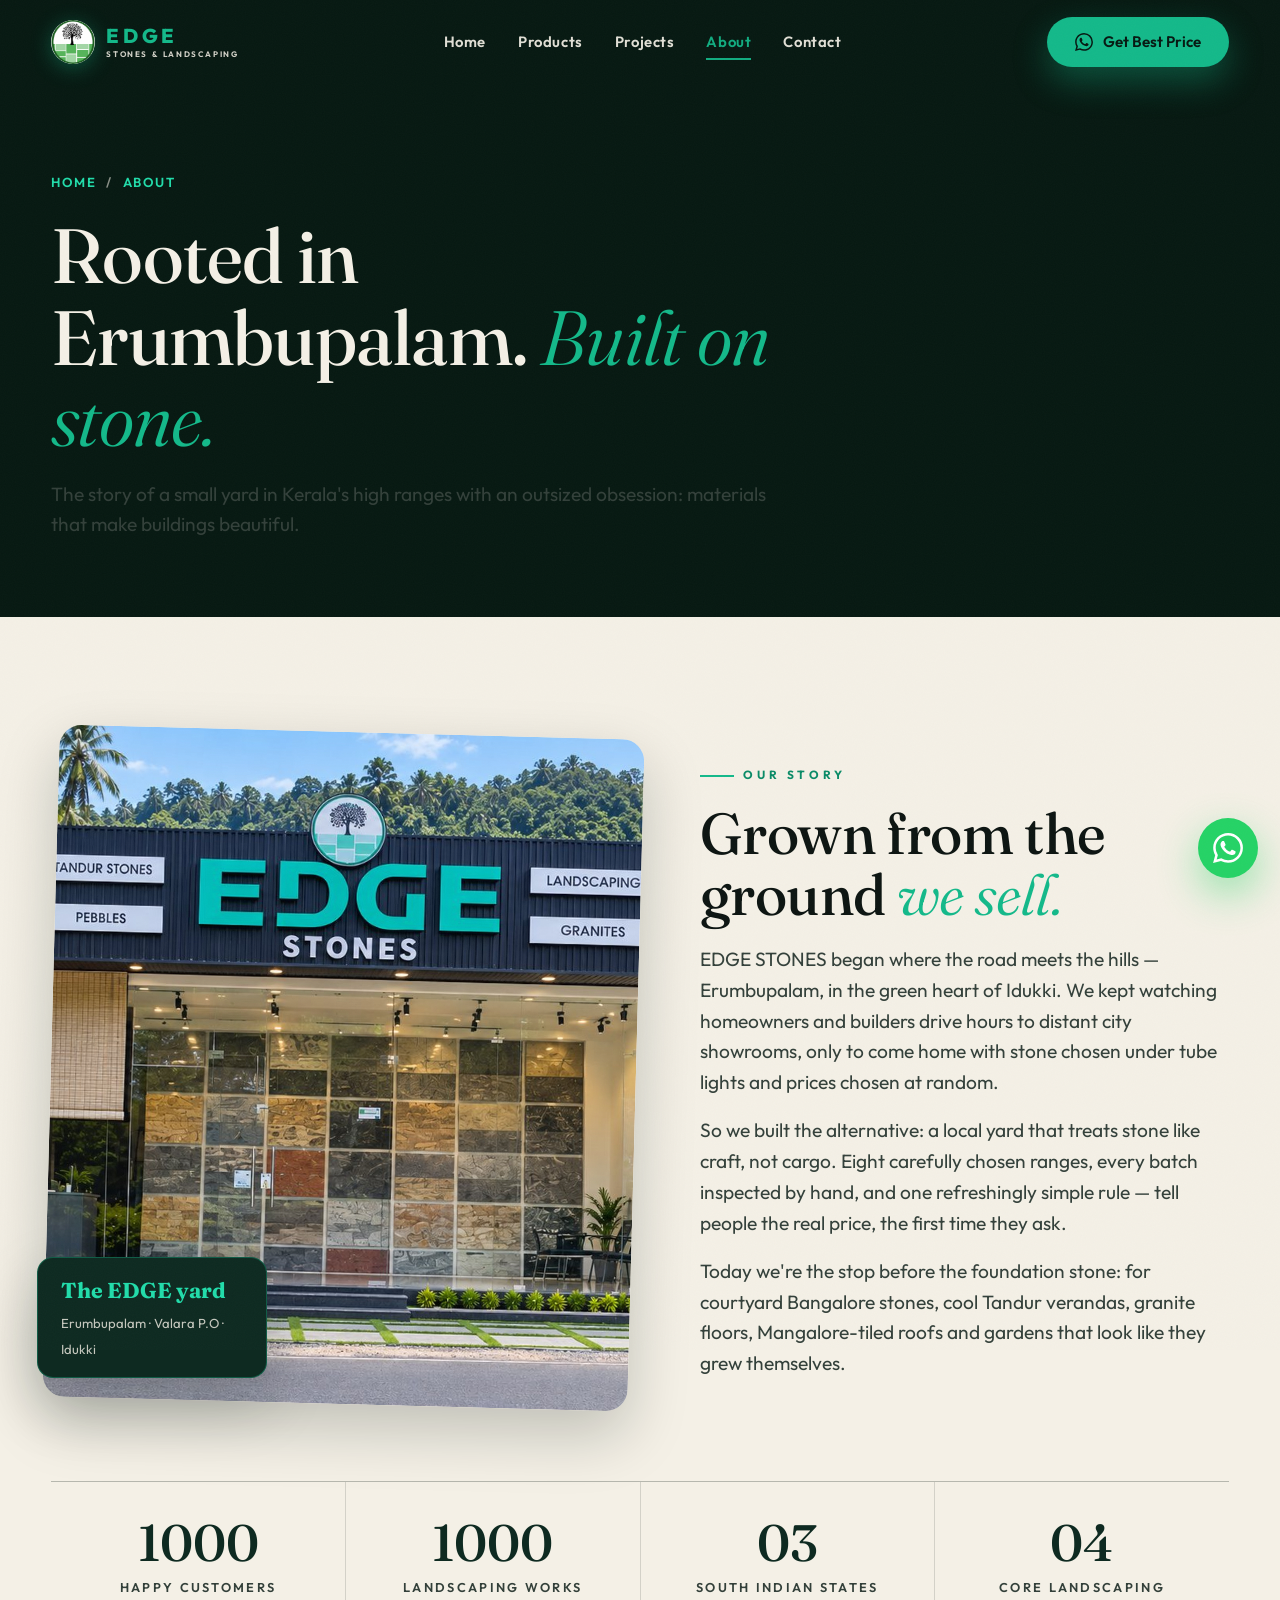
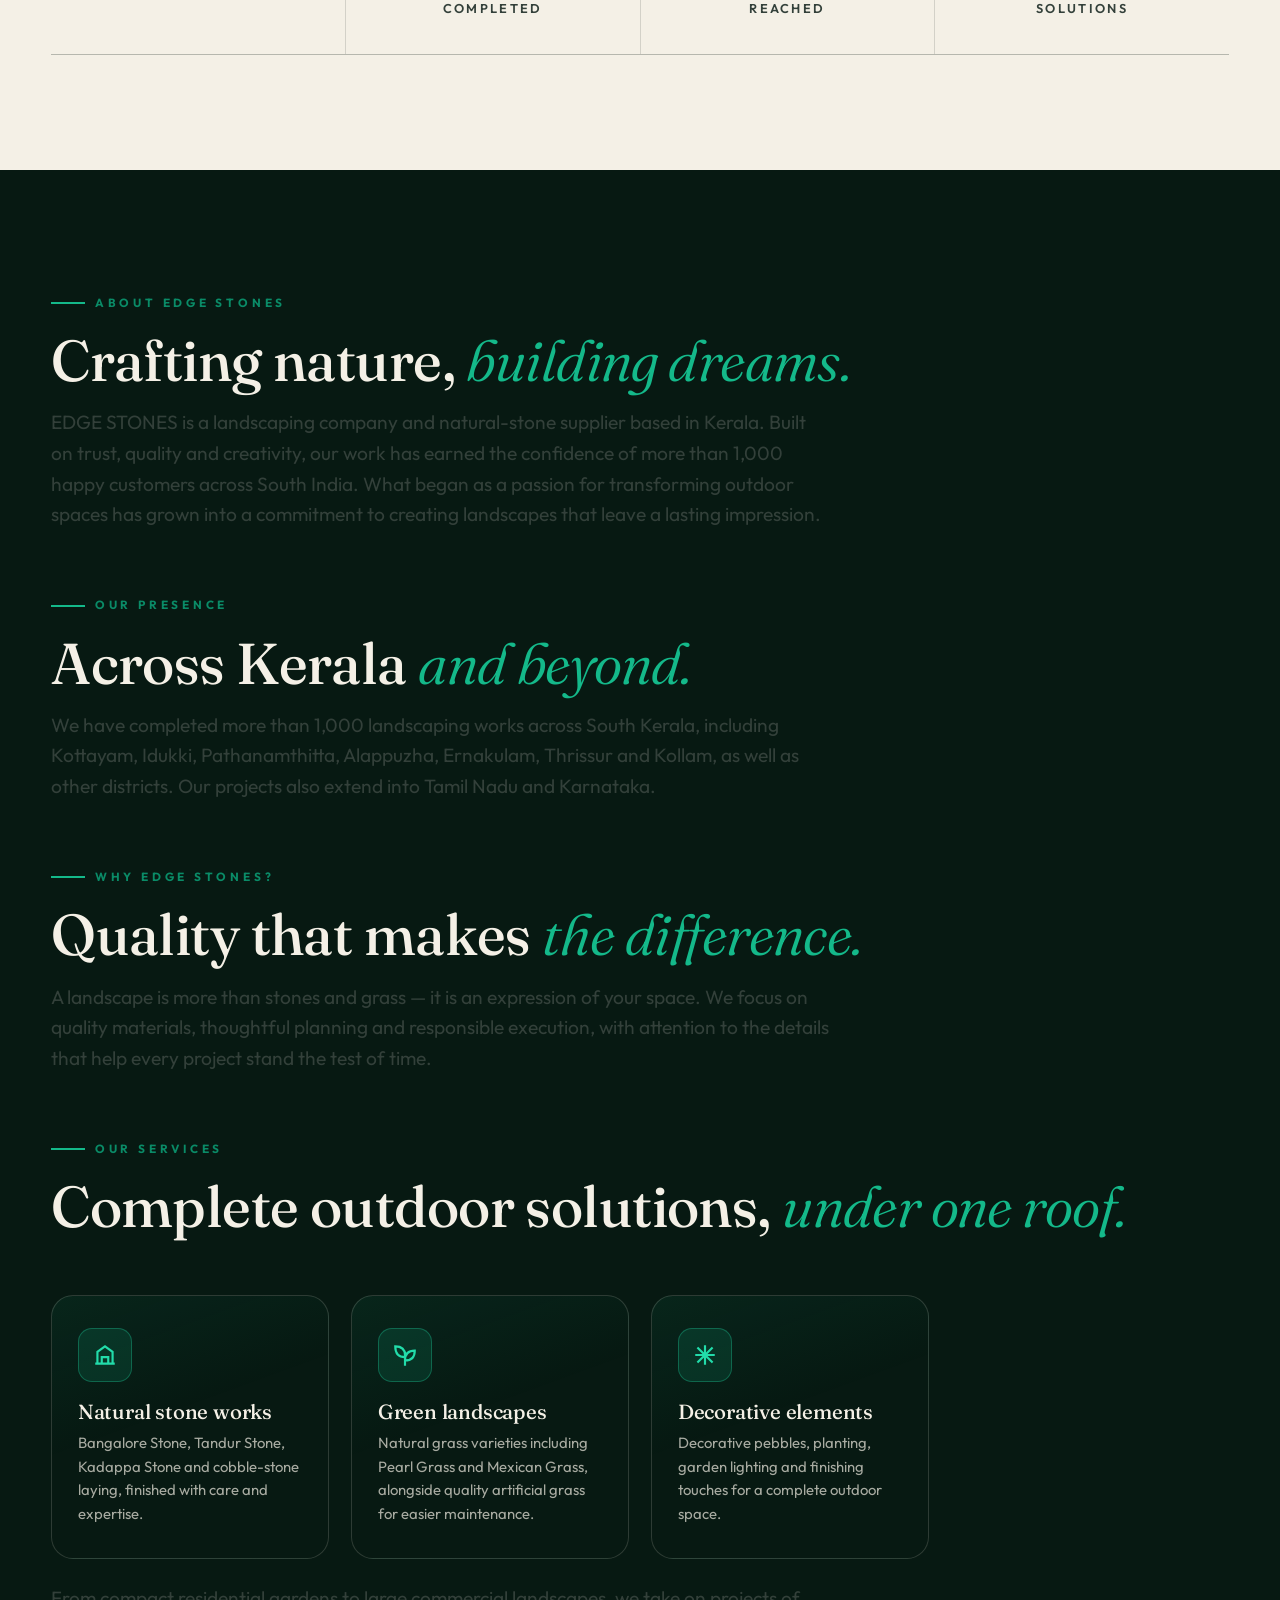
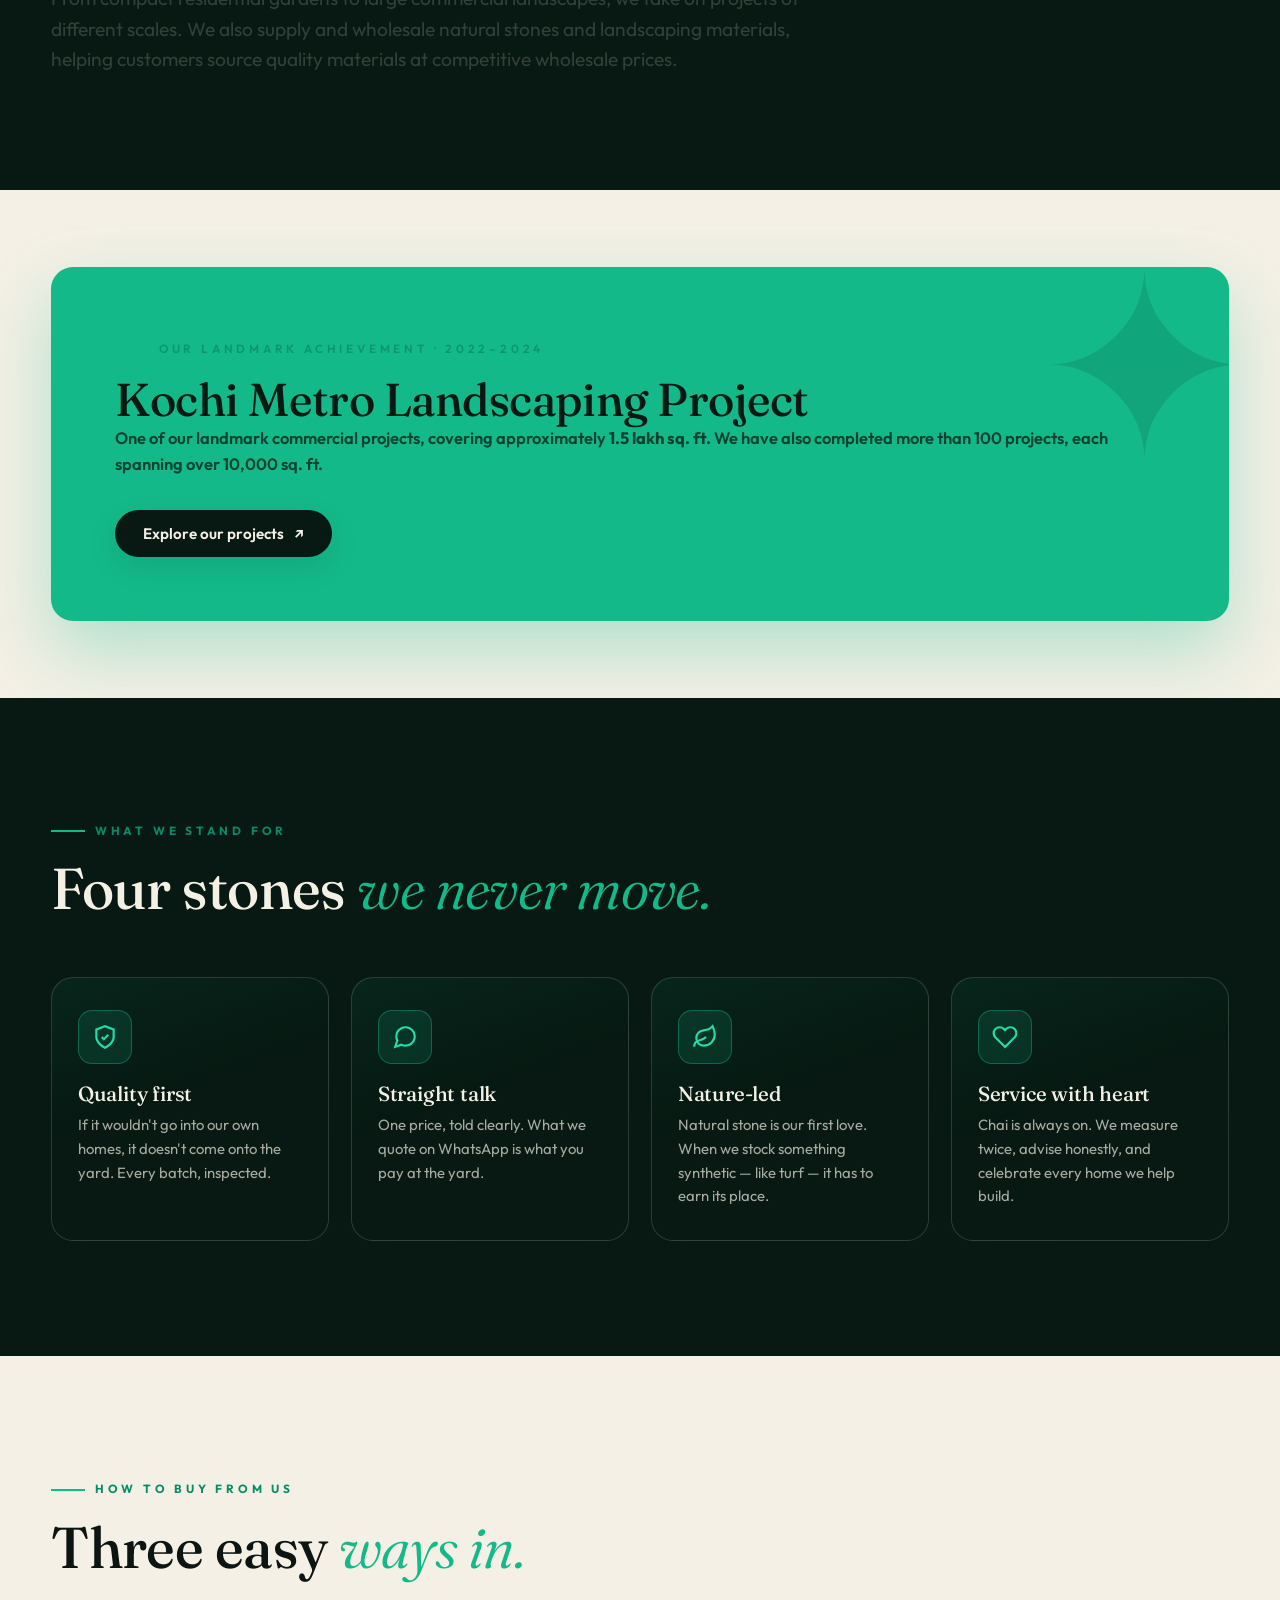
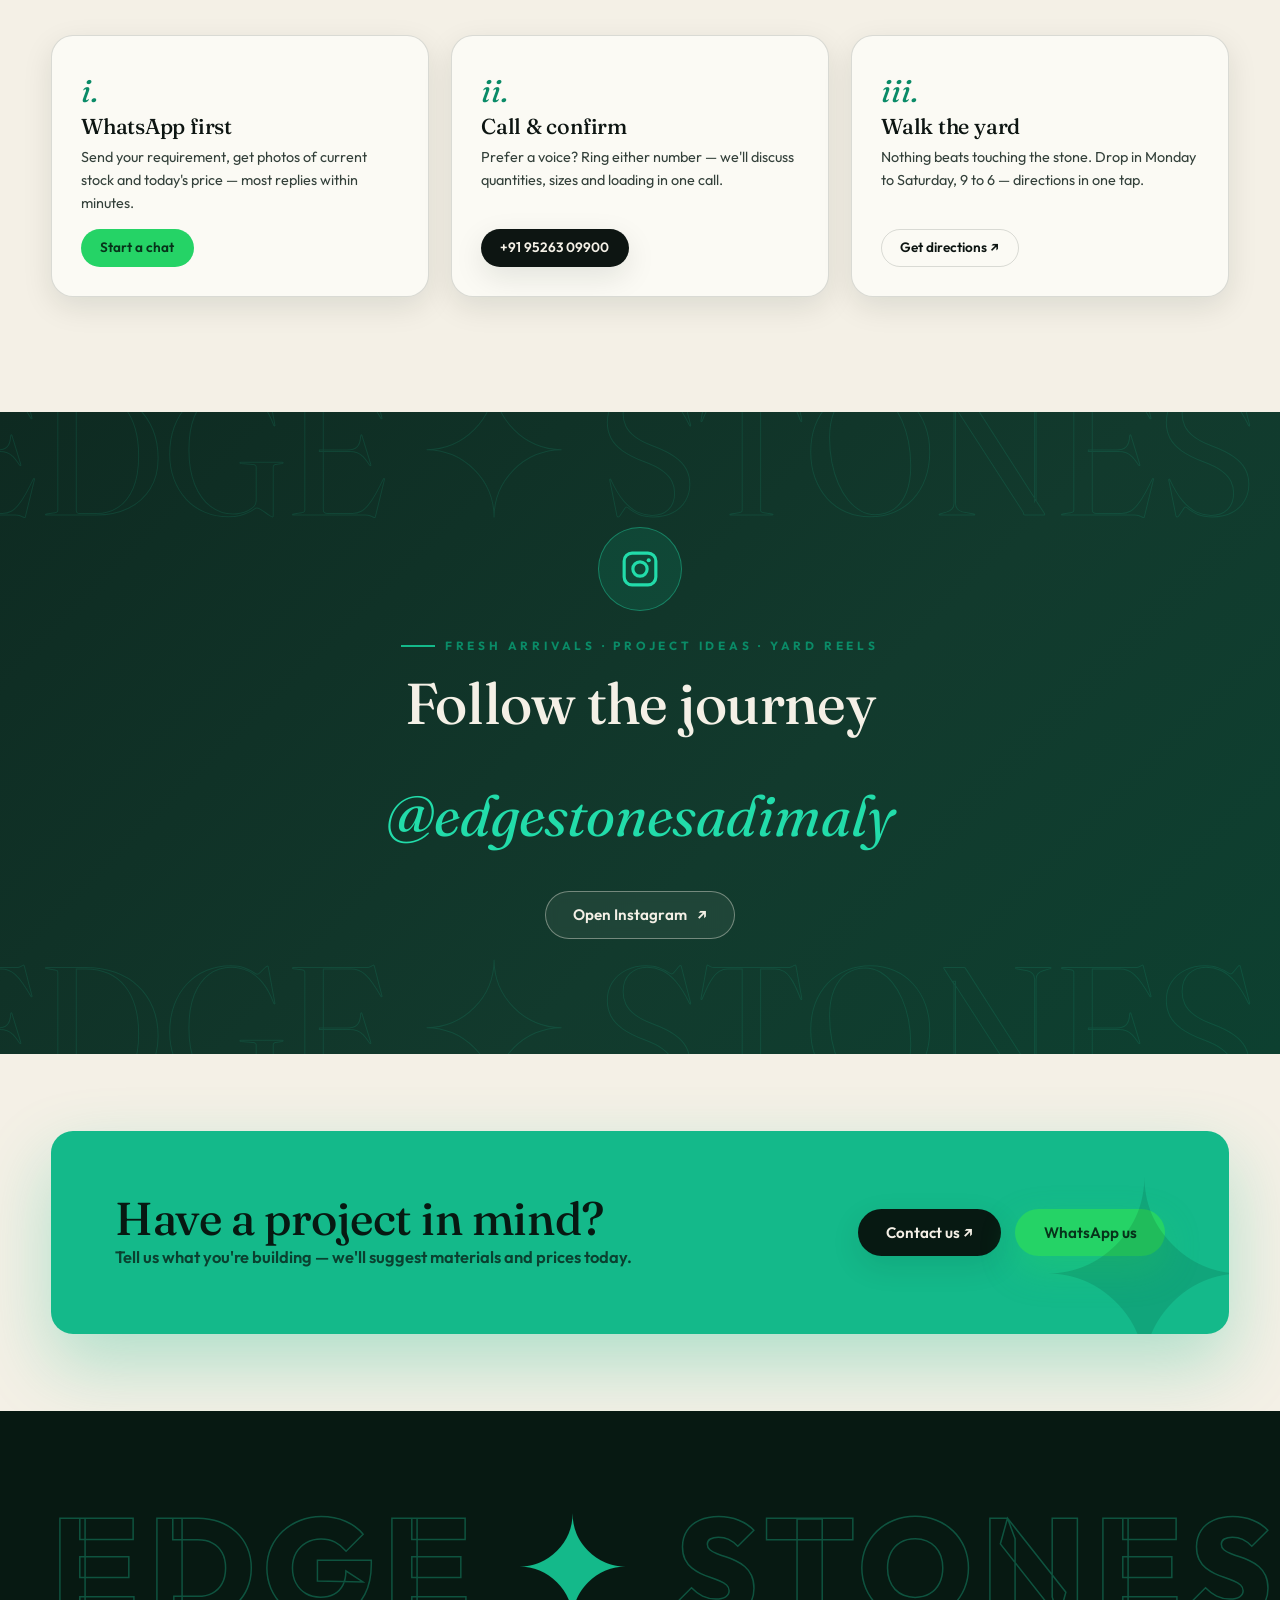
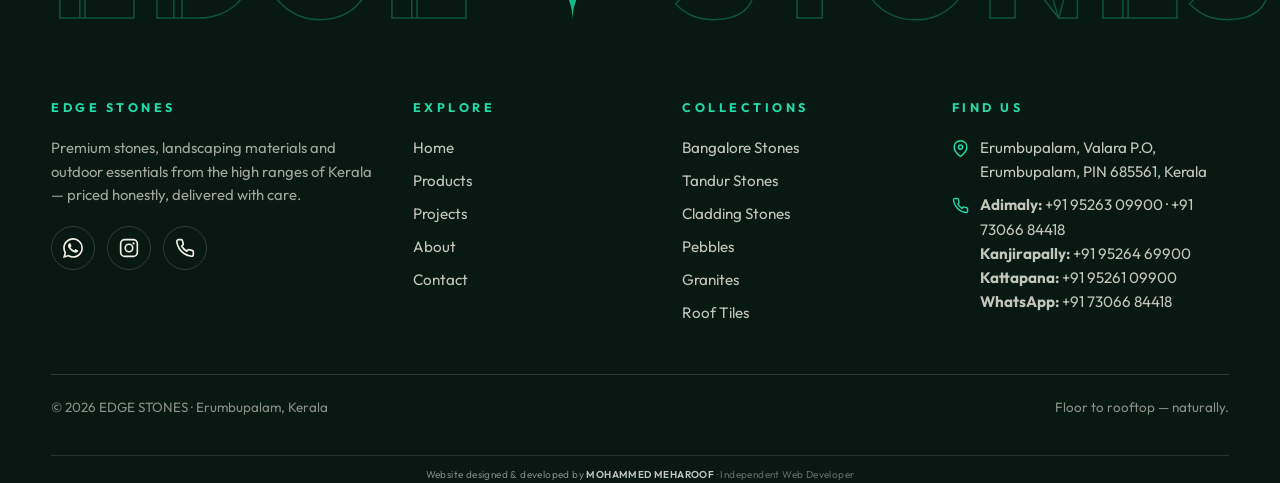
==== commit cabfee7f: "Add discreet WhatsApp-linked developer credit" ====
--- a/about.html
+++ b/about.html
@@ -280,6 +280,9 @@
       <span>© <span id="year">2026</span> EDGE STONES · Erumbupalam, Kerala</span>
       <span>Floor to rooftop — naturally.</span>
     </div>
+    <div class="developer-credit" style="margin-top:14px;padding-top:10px;border-top:1px solid rgba(255,255,255,.12);text-align:center;font-size:10px;line-height:1.7;letter-spacing:.04em;color:rgba(255,255,255,.48);">
+      Website designed &amp; developed by <a href="https://wa.me/919744499658?text=Hi%20Mohammed%20Meharof%2C%20I%20found%20your%20developer%20credit%20on%20the%20EDGE%20STONES%20website%20and%20would%20like%20to%20enquire%20about%20website%20development." target="_blank" rel="noopener noreferrer" aria-label="Contact Mohammed Meharof on WhatsApp" style="color:rgba(255,255,255,.76);font-weight:600;text-decoration:none;">MOHAMMED MEHAROOF</a> <span style="opacity:.75;">· Independent Web Developer</span>
+    </div>
   </div>
 </footer>
 
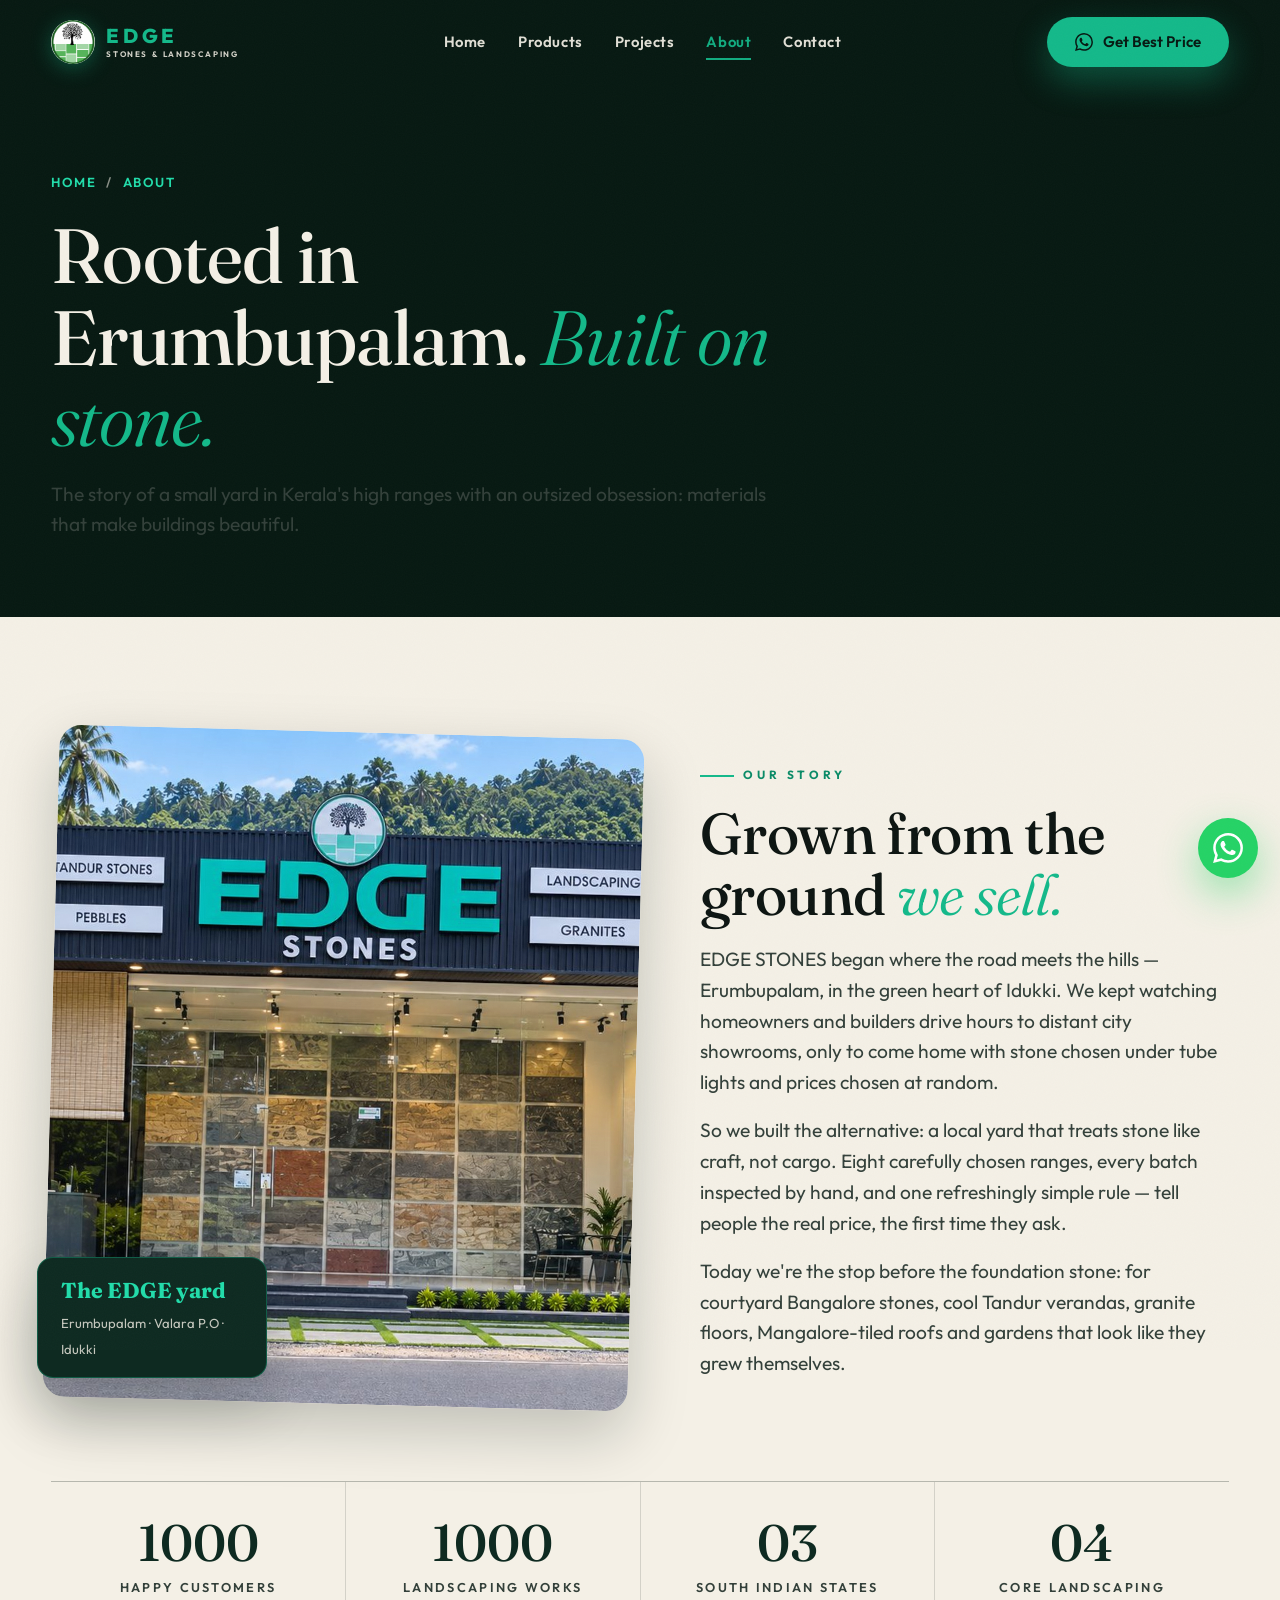
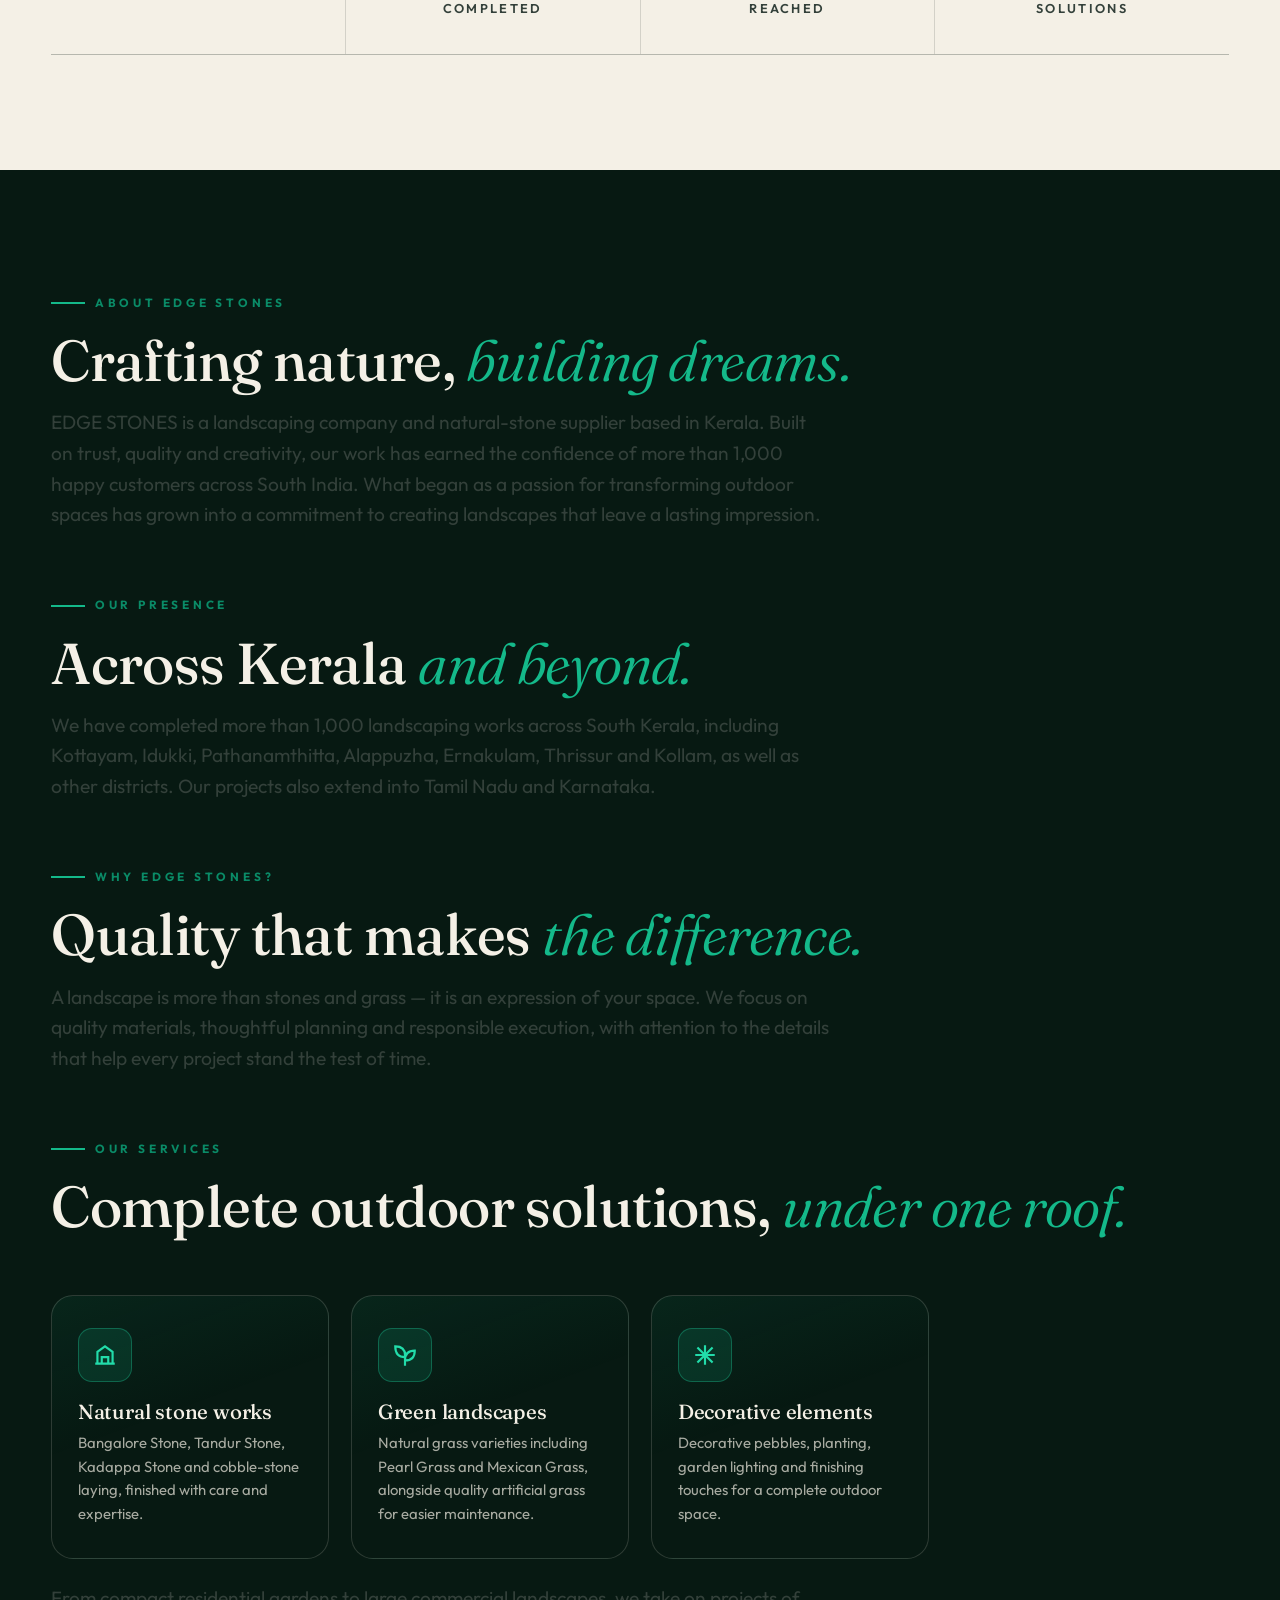
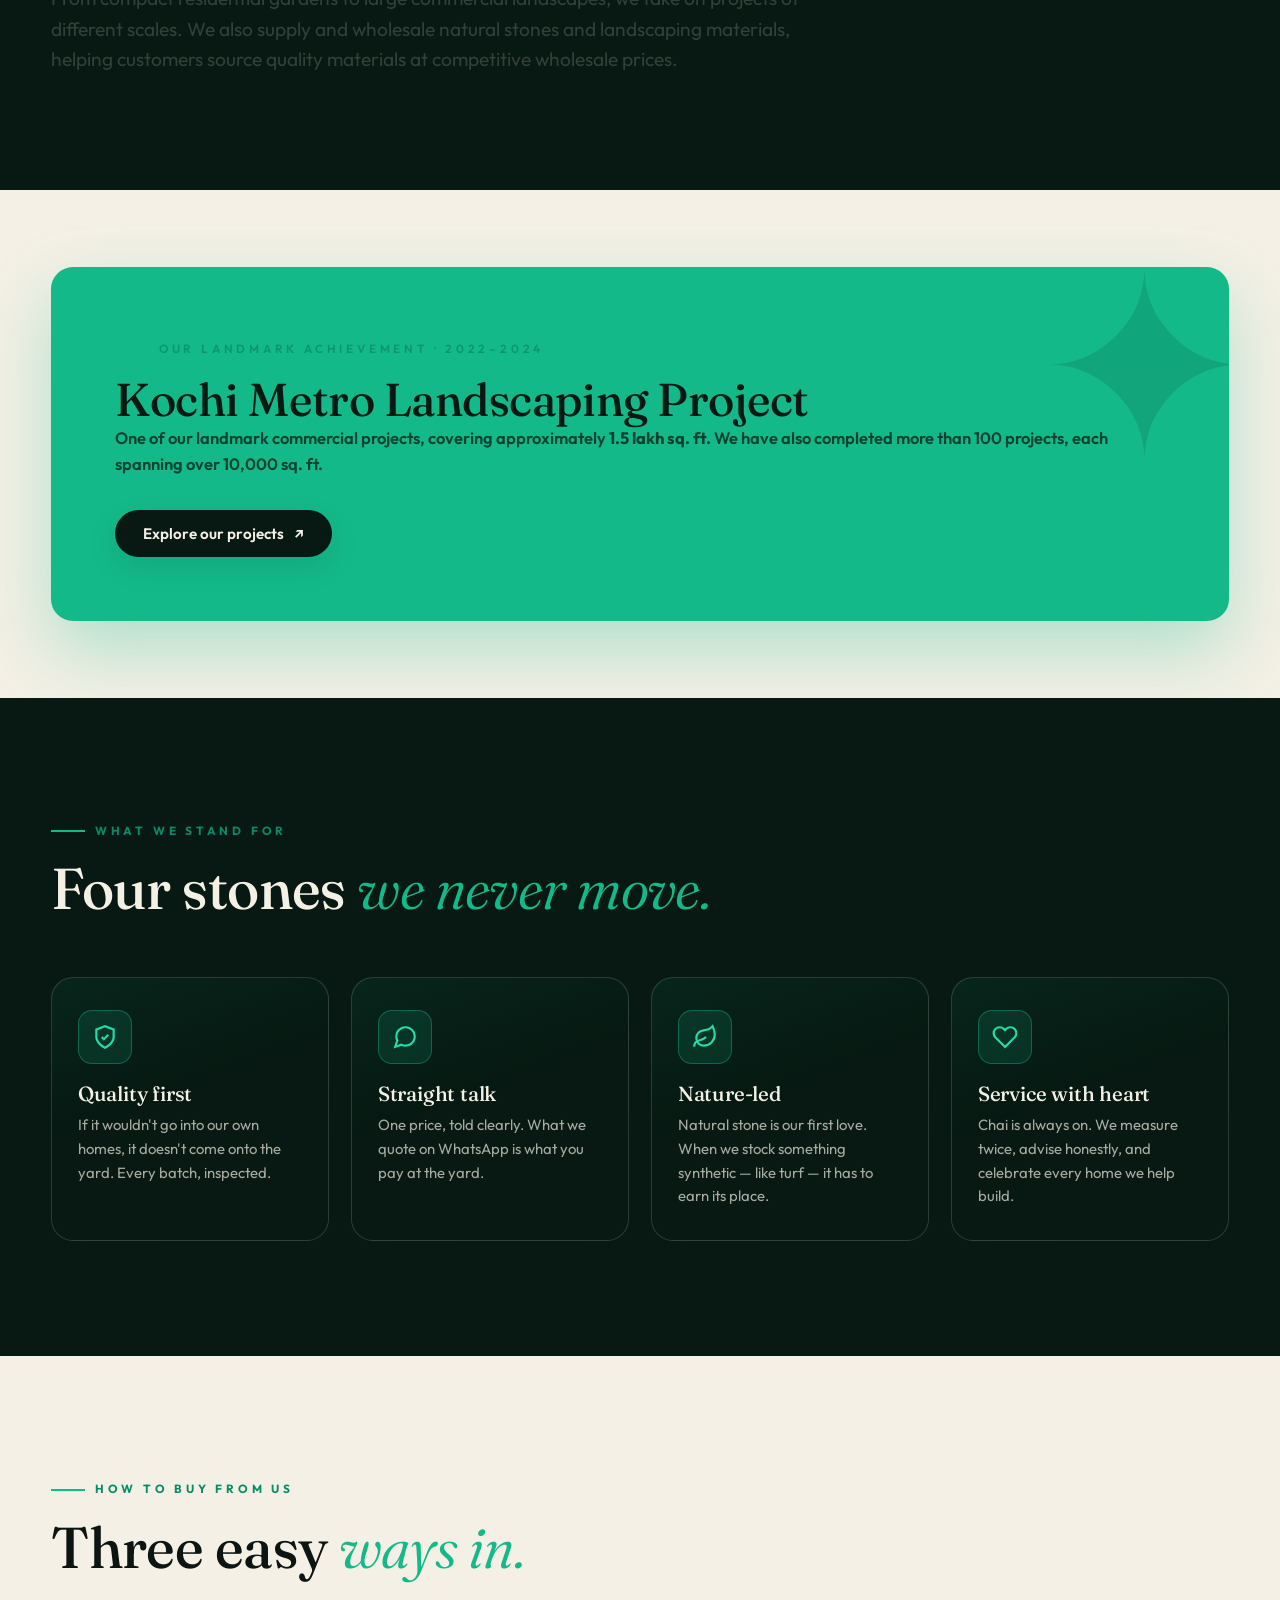
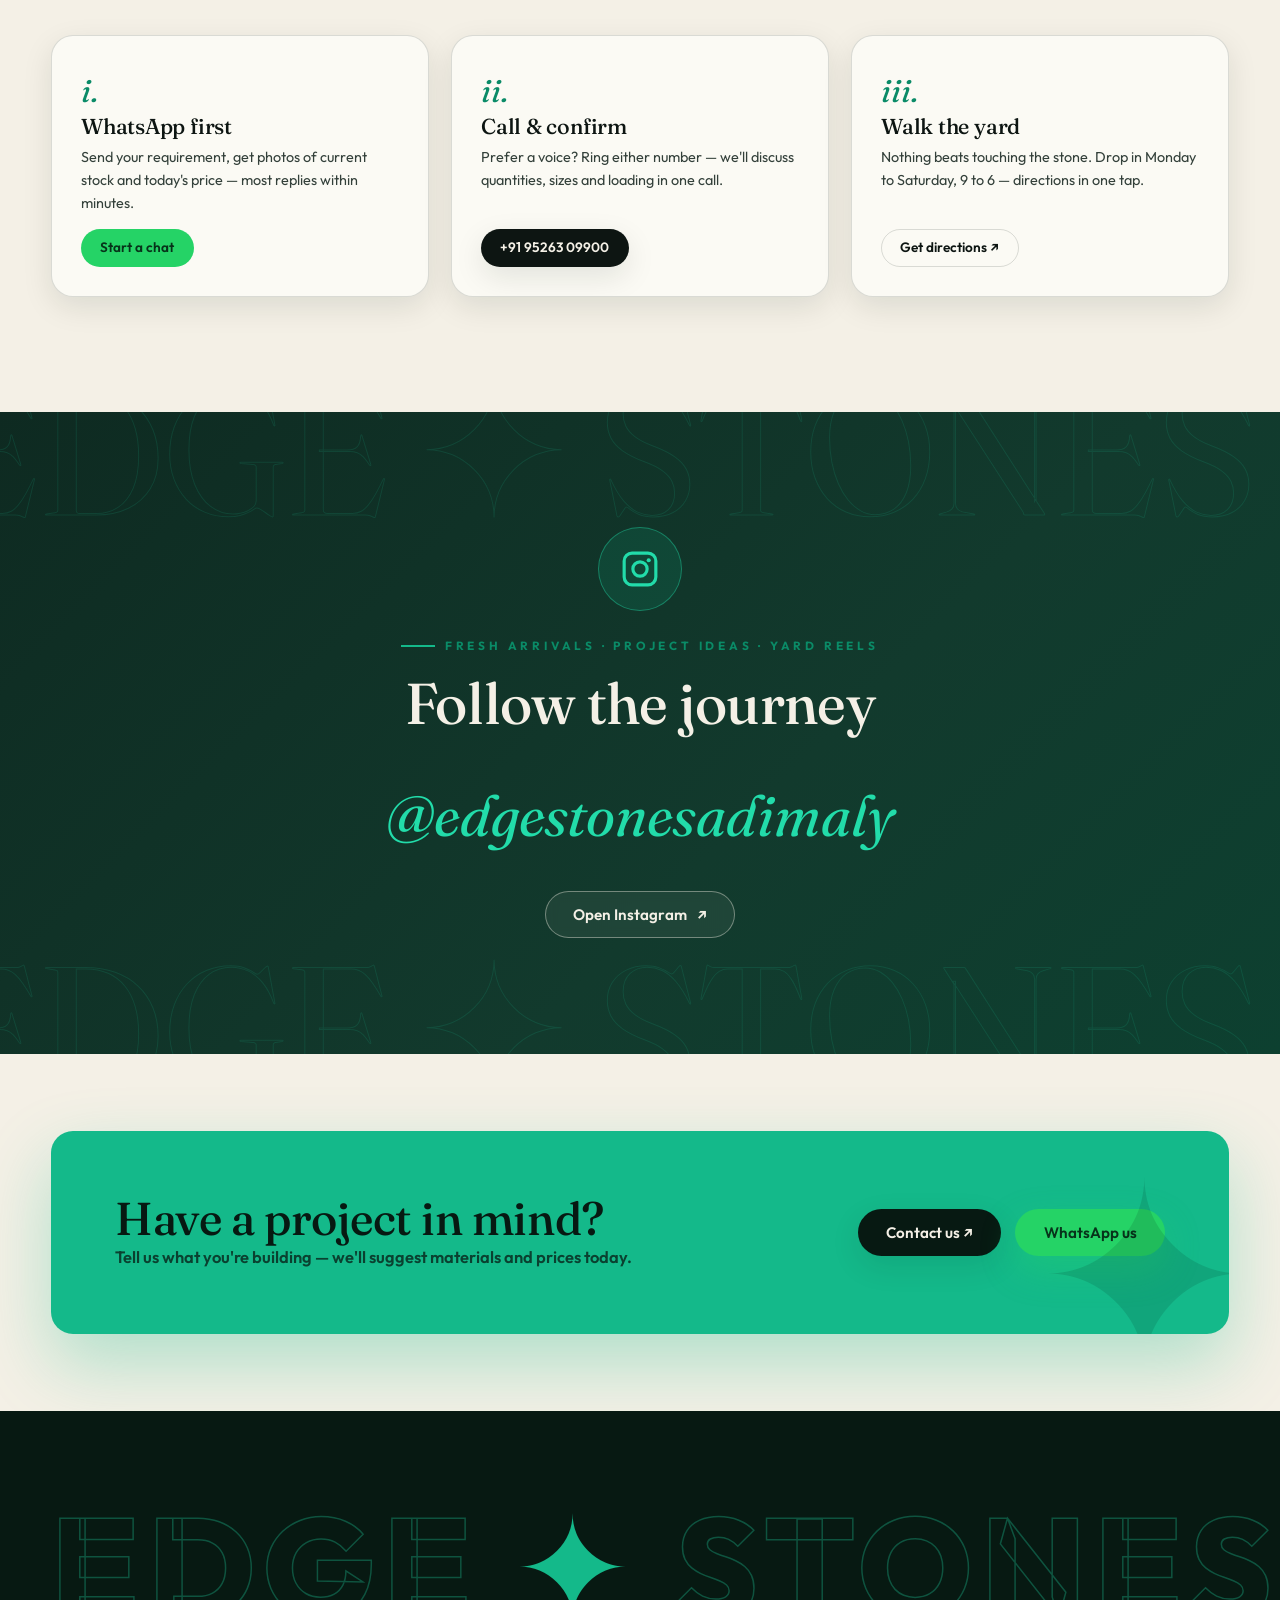
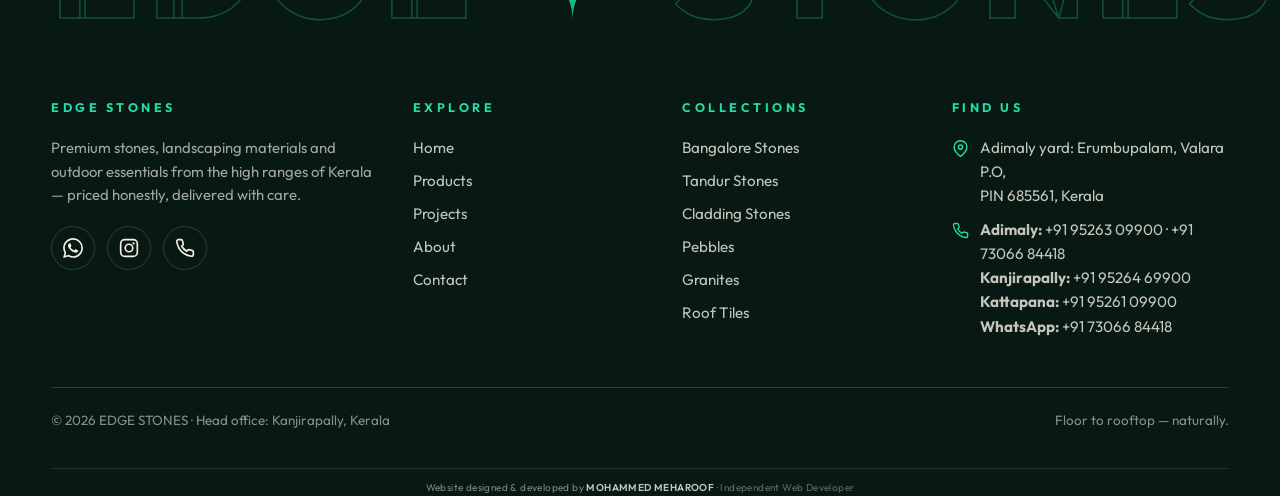
==== commit 79edf6ca: "Improve homepage visibility, fix project photos and set Kanjirapally head office" ====
--- a/about.html
+++ b/about.html
@@ -49,7 +49,7 @@
   <a class="mm-link" href="about.html"><span>04</span>About</a>
   <a class="mm-link" href="contact.html"><span>05</span>Contact</a>
   <div class="mm-foot">
-    <div>Erumbupalam, Valara P.O — Kerala 685561</div>
+    <div><strong>Head office:</strong> Kanjirapally, Kerala<br><strong>Adimaly yard:</strong> Erumbupalam, Valara P.O — Kerala 685561</div>
     <div>Adimaly: <a href="tel:+919526309900">+91 95263 09900</a> · <a href="tel:+917306684418">+91 73066 84418</a><br>Kanjirapally: <a href="tel:+919526469900">+91 95264 69900</a> · Kattapana: <a href="tel:+919526109900">+91 95261 09900</a></div>
   </div>
 </div>
@@ -267,7 +267,7 @@
         <ul class="foot-contact">
           <li>
             <svg viewBox="0 0 24 24" fill="none" stroke="currentColor" stroke-width="2"><path d="M21 10c0 7-9 13-9 13s-9-6-9-13a9 9 0 0 1 18 0z"/><circle cx="12" cy="10" r="3"/></svg>
-            Erumbupalam, Valara P.O,<br>Erumbupalam, PIN 685561, Kerala
+            Adimaly yard: Erumbupalam, Valara P.O,<br>PIN 685561, Kerala
           </li>
           <li>
             <svg viewBox="0 0 24 24" fill="none" stroke="currentColor" stroke-width="2"><path d="M22 16.92v3a2 2 0 0 1-2.18 2 19.79 19.79 0 0 1-8.63-3.07 19.5 19.5 0 0 1-6-6 19.79 19.79 0 0 1-3.07-8.67A2 2 0 0 1 4.11 2h3a2 2 0 0 1 2 1.72 12.84 12.84 0 0 0 .7 2.81 2 2 0 0 1-.45 2.11L8.09 9.91a16 16 0 0 0 6 6l1.27-1.27a2 2 0 0 1 2.11-.45 12.84 12.84 0 0 0 2.81.7A2 2 0 0 1 22 16.92z"/></svg>
@@ -277,7 +277,7 @@
       </div>
     </div>
     <div class="foot-bar">
-      <span>© <span id="year">2026</span> EDGE STONES · Erumbupalam, Kerala</span>
+      <span>© <span id="year">2026</span> EDGE STONES · Head office: Kanjirapally, Kerala</span>
       <span>Floor to rooftop — naturally.</span>
     </div>
     <div class="developer-credit" style="margin-top:14px;padding-top:10px;border-top:1px solid rgba(255,255,255,.12);text-align:center;font-size:10px;line-height:1.7;letter-spacing:.04em;color:rgba(255,255,255,.48);">
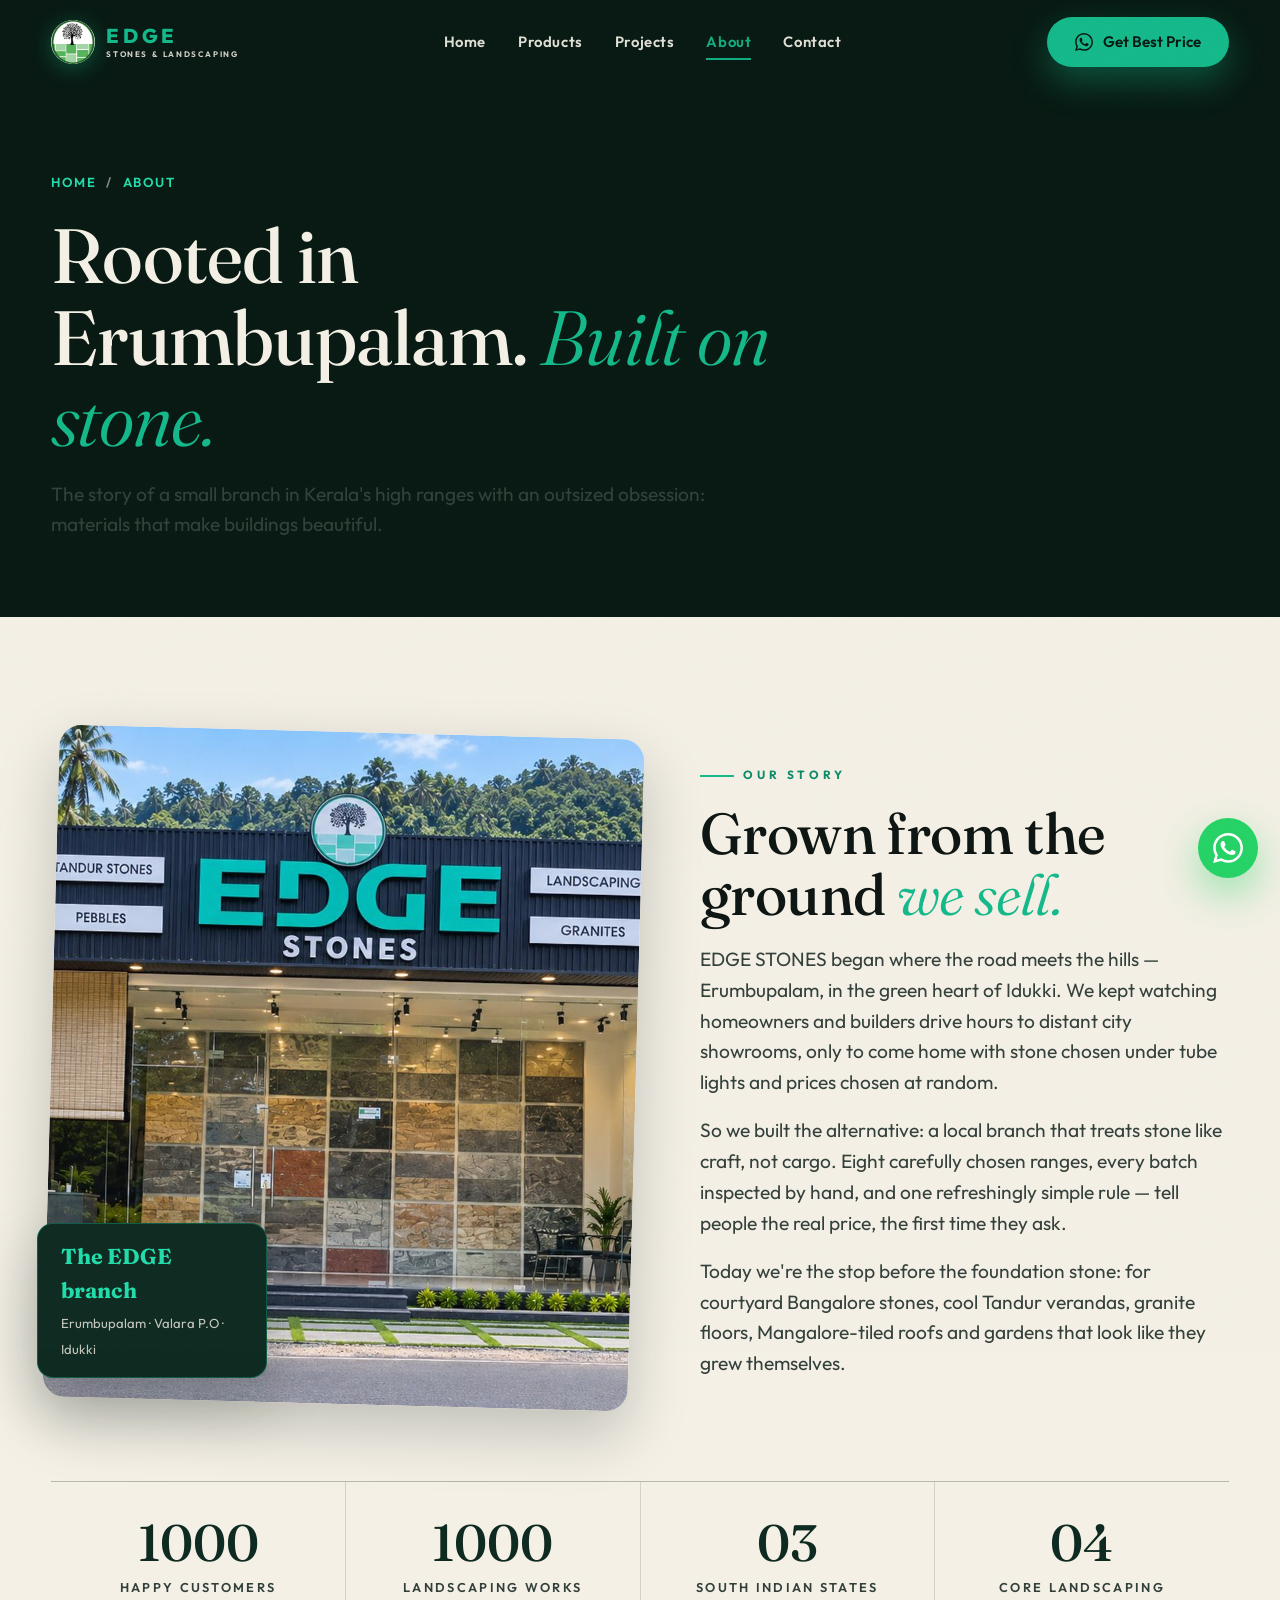
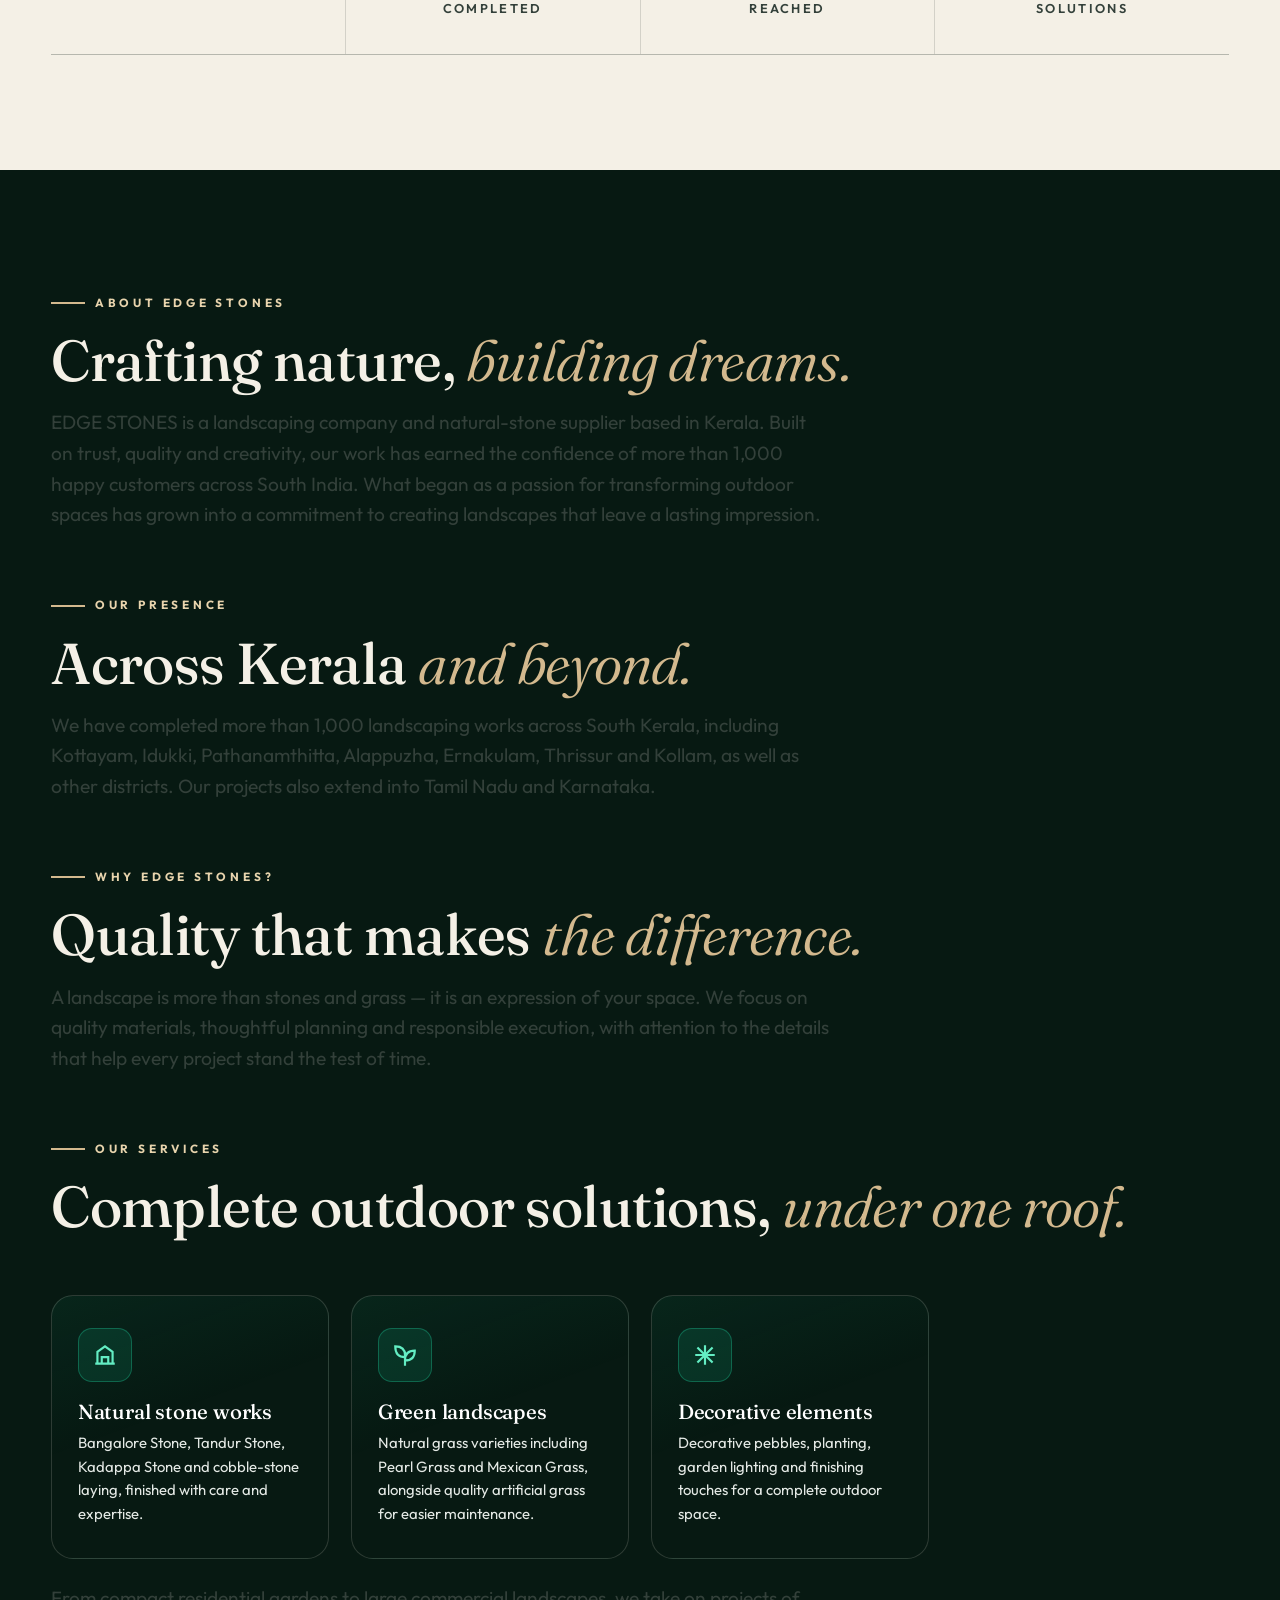
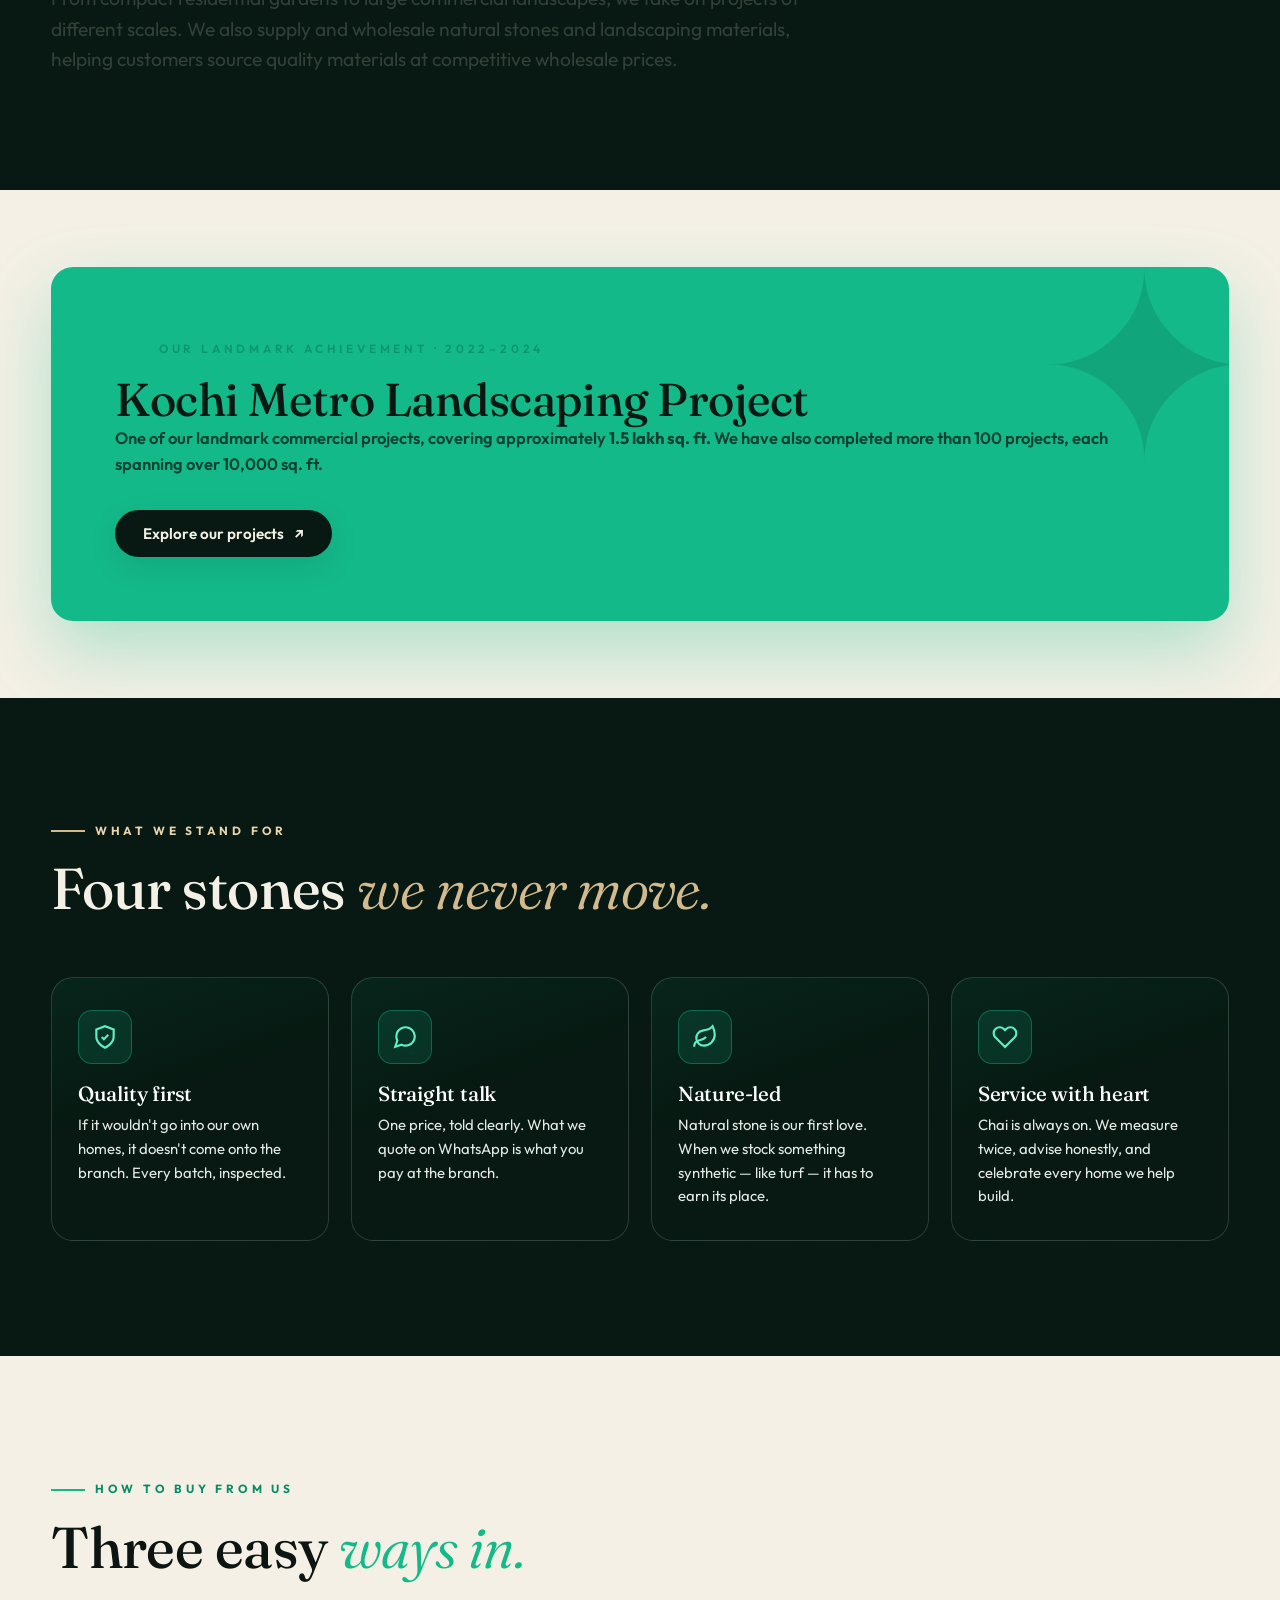
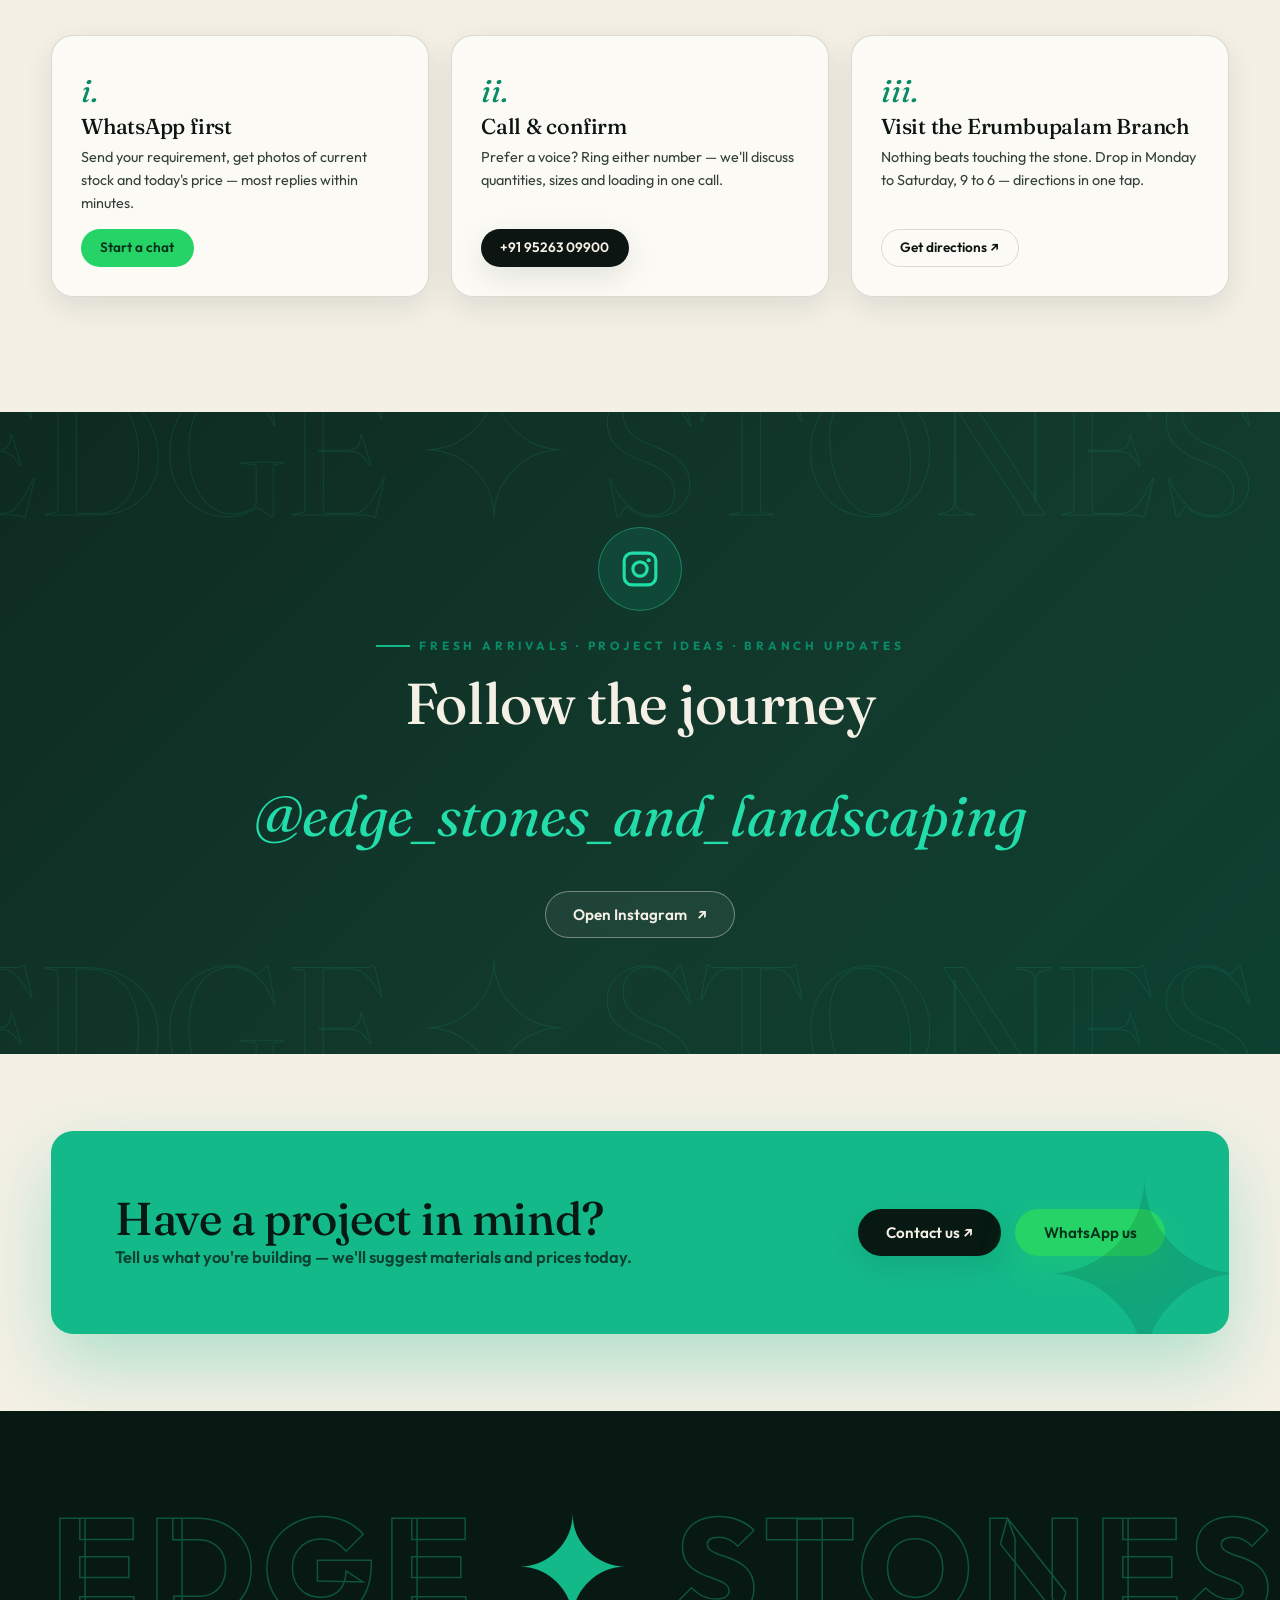
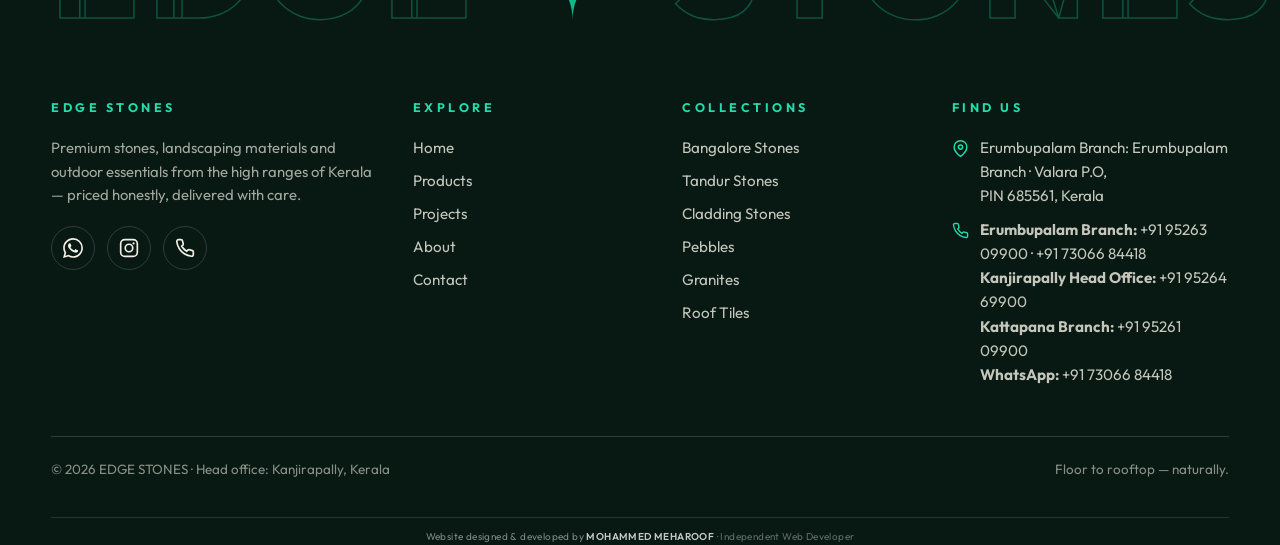
==== commit 771f4cf5: "Refresh homepage design and update branch details and Instagram" ====
--- a/about.html
+++ b/about.html
@@ -4,7 +4,7 @@
 <meta charset="UTF-8">
 <meta name="viewport" content="width=device-width, initial-scale=1.0">
 <title>About — EDGE STONES | Stone, done honestly, in Erumbupalam Kerala</title>
-<meta name="description" content="The story of EDGE STONES, Erumbupalam — a stone yard with a designer's eye in Kerala's high ranges. Handpicked stones, honest prices, WhatsApp-first service.">
+<meta name="description" content="The story of EDGE STONES, Erumbupalam — a stone branch with a designer's eye in Kerala's high ranges. Handpicked stones, honest prices, WhatsApp-first service.">
 <link rel="preconnect" href="https://fonts.googleapis.com">
 <link rel="preconnect" href="https://fonts.gstatic.com" crossorigin>
 <link href="https://fonts.googleapis.com/css2?family=Fraunces:ital,opsz,wght@0,9..144,300..900;1,9..144,300..900&family=Outfit:wght@300..800&display=swap" rel="stylesheet">
@@ -49,8 +49,8 @@
   <a class="mm-link" href="about.html"><span>04</span>About</a>
   <a class="mm-link" href="contact.html"><span>05</span>Contact</a>
   <div class="mm-foot">
-    <div><strong>Head office:</strong> Kanjirapally, Kerala<br><strong>Adimaly yard:</strong> Erumbupalam, Valara P.O — Kerala 685561</div>
-    <div>Adimaly: <a href="tel:+919526309900">+91 95263 09900</a> · <a href="tel:+917306684418">+91 73066 84418</a><br>Kanjirapally: <a href="tel:+919526469900">+91 95264 69900</a> · Kattapana: <a href="tel:+919526109900">+91 95261 09900</a></div>
+    <div><strong>Head office:</strong> Kanjirapally, Kerala<br><strong>Erumbupalam Branch:</strong> Erumbupalam Branch · Valara P.O — Kerala 685561</div>
+    <div>Erumbupalam Branch: <a href="tel:+919526309900">+91 95263 09900</a> · <a href="tel:+917306684418">+91 73066 84418</a><br>Kanjirapally Head Office: <a href="tel:+919526469900">+91 95264 69900</a> · Kattapana Branch: <a href="tel:+919526109900">+91 95261 09900</a></div>
   </div>
 </div>
 
@@ -60,7 +60,7 @@
   <div class="container">
     <div class="crumbs">Home <span>/</span> About</div>
     <h1 data-reveal>Rooted in Erumbupalam. <span class="italic">Built on stone.</span></h1>
-    <p class="lead" data-reveal>The story of a small yard in Kerala's high ranges with an outsized obsession: materials that make buildings beautiful.</p>
+    <p class="lead" data-reveal>The story of a small branch in Kerala's high ranges with an outsized obsession: materials that make buildings beautiful.</p>
   </div>
 </section>
 
@@ -69,13 +69,13 @@
   <div class="container intro-grid">
     <div class="intro-media" data-reveal="left">
       <div class="frame"><img src="images/office-showroom.jpg" alt="EDGE STONES showroom at Erumbupalam" loading="lazy"></div>
-      <div class="badge"><strong>The EDGE yard</strong><span>Erumbupalam · Valara P.O · Idukki</span></div>
+      <div class="badge"><strong>The EDGE branch</strong><span>Erumbupalam · Valara P.O · Idukki</span></div>
     </div>
     <div class="intro-copy" data-reveal="right">
       <p class="eyebrow">Our story</p>
       <h2 class="h-lg">Grown from the ground <span class="italic">we sell.</span></h2>
       <p class="lead" style="margin-top:1.2rem">EDGE STONES began where the road meets the hills — Erumbupalam, in the green heart of Idukki. We kept watching homeowners and builders drive hours to distant city showrooms, only to come home with stone chosen under tube lights and prices chosen at random.</p>
-      <p class="lead">So we built the alternative: a local yard that treats stone like craft, not cargo. Eight carefully chosen ranges, every batch inspected by hand, and one refreshingly simple rule — tell people the real price, the first time they ask.</p>
+      <p class="lead">So we built the alternative: a local branch that treats stone like craft, not cargo. Eight carefully chosen ranges, every batch inspected by hand, and one refreshingly simple rule — tell people the real price, the first time they ask.</p>
       <p class="lead">Today we're the stop before the foundation stone: for courtyard Bangalore stones, cool Tandur verandas, granite floors, Mangalore-tiled roofs and gardens that look like they grew themselves.</p>
     </div>
   </div>
@@ -136,12 +136,12 @@
       <div class="f-card" data-reveal>
         <div class="icon"><svg viewBox="0 0 24 24" fill="none" stroke="currentColor" stroke-width="2"><path d="M12 22s8-4 8-10V5l-8-3-8 3v7c0 6 8 10 8 10z"/><path d="M9 12l2 2 4-4"/></svg></div>
         <h3>Quality first</h3>
-        <p>If it wouldn't go into our own homes, it doesn't come onto the yard. Every batch, inspected.</p>
+        <p>If it wouldn't go into our own homes, it doesn't come onto the branch. Every batch, inspected.</p>
       </div>
       <div class="f-card" data-reveal>
         <div class="icon"><svg viewBox="0 0 24 24" fill="none" stroke="currentColor" stroke-width="2"><path d="M21 11.5a8.38 8.38 0 0 1-.9 3.8 8.5 8.5 0 0 1-7.6 4.7 8.38 8.38 0 0 1-3.8-.9L3 21l1.9-5.7a8.38 8.38 0 0 1-.9-3.8 8.5 8.5 0 0 1 4.7-7.6 8.38 8.38 0 0 1 3.8-.9h.5a8.48 8.48 0 0 1 8 8v.5z"/></svg></div>
         <h3>Straight talk</h3>
-        <p>One price, told clearly. What we quote on WhatsApp is what you pay at the yard.</p>
+        <p>One price, told clearly. What we quote on WhatsApp is what you pay at the branch.</p>
       </div>
       <div class="f-card" data-reveal>
         <div class="icon"><svg viewBox="0 0 24 24" fill="none" stroke="currentColor" stroke-width="2"><path d="M11 20A7 7 0 0 1 9.8 6.1C15.5 5 17 4.48 19 2c1 2 2 4.18 2 8 0 5.5-4.78 10-10 10z"/><path d="M2 21c0-3 1.85-5.36 5.08-6C9.5 14.52 12 13 13 12"/></svg></div>
@@ -181,7 +181,7 @@
       </div>
       <div class="p-card" data-reveal style="padding:1.8rem">
         <span style="font-family:var(--font-display); font-style:italic; color:var(--teal-deep); font-size:2rem">iii.</span>
-        <h3>Walk the yard</h3>
+        <h3>Visit the Erumbupalam Branch</h3>
         <p class="tag" style="margin-top:.4rem">Nothing beats touching the stone. Drop in Monday to Saturday, 9 to 6 — directions in one tap.</p>
         <div class="card-actions"><a class="btn btn--line" href="https://maps.app.goo.gl/PurgGxkYszYZbiBW9" target="_blank" rel="noopener">Get directions ↗</a></div>
       </div>
@@ -195,11 +195,11 @@
     <div class="icon-ring">
       <svg viewBox="0 0 24 24" fill="none" stroke="currentColor" stroke-width="2"><rect x="2" y="2" width="20" height="20" rx="5"/><circle cx="12" cy="12" r="4.5"/><circle cx="17.5" cy="6.5" r="1.3" fill="currentColor" stroke="none"/></svg>
     </div>
-    <p class="eyebrow" style="justify-content:center; display:flex">Fresh arrivals · Project ideas · Yard reels</p>
+    <p class="eyebrow" style="justify-content:center; display:flex">Fresh arrivals · Project ideas · branch updates</p>
     <h2 class="h-lg">Follow the journey</h2><br>
-    <a class="ig-handle" href="https://www.instagram.com/edgestonesadimaly" target="_blank" rel="noopener">@edgestonesadimaly</a>
+    <a class="ig-handle" href="https://www.instagram.com/edge_stones_and_landscaping?exln=ZmZzYXB6endzY2Jh" target="_blank" rel="noopener">@edge_stones_and_landscaping</a>
     <div>
-      <a class="btn btn--ghost" href="https://www.instagram.com/edgestonesadimaly" target="_blank" rel="noopener">Open Instagram <span class="arr">↗</span></a>
+      <a class="btn btn--ghost" href="https://www.instagram.com/edge_stones_and_landscaping?exln=ZmZzYXB6endzY2Jh" target="_blank" rel="noopener">Open Instagram <span class="arr">↗</span></a>
     </div>
   </div>
 </section>
@@ -233,7 +233,7 @@
           <a class="soc soc-wa" href="https://wa.me/917306684418?text=Hi%20EDGE%20STONES!" target="_blank" rel="noopener" aria-label="WhatsApp">
             <svg viewBox="0 0 24 24" fill="currentColor"><path d="M17.472 14.382c-.297-.149-1.758-.867-2.03-.967-.273-.099-.471-.148-.67.15-.197.297-.767.966-.94 1.164-.173.199-.347.223-.644.075-.297-.15-1.255-.463-2.39-1.475-.883-.788-1.48-1.761-1.653-2.059-.173-.297-.018-.458.13-.606.134-.133.298-.347.446-.52.149-.174.198-.298.298-.497.099-.198.05-.371-.025-.52-.075-.149-.669-1.612-.916-2.207-.242-.579-.487-.5-.669-.51-.173-.008-.371-.01-.57-.01-.198 0-.52.074-.792.372-.272.297-1.04 1.016-1.04 2.479 0 1.462 1.065 2.875 1.213 3.074.149.198 2.096 3.2 5.077 4.487.709.306 1.262.489 1.694.625.712.227 1.36.195 1.871.118.571-.085 1.758-.719 2.006-1.413.248-.694.248-1.289.173-1.413-.074-.124-.272-.198-.57-.347m-5.421 7.403h-.004a9.87 9.87 0 01-5.031-1.378l-.361-.214-3.741.982.998-3.648-.235-.374a9.86 9.86 0 01-1.51-5.26c.001-5.45 4.436-9.884 9.888-9.884 2.64 0 5.122 1.03 6.988 2.898a9.825 9.825 0 012.893 6.994c-.003 5.45-4.437 9.884-9.885 9.884m8.413-18.297A11.815 11.815 0 0012.05 0C5.495 0 .16 5.335.157 11.892c0 2.096.547 4.142 1.588 5.945L.057 24l6.305-1.654a11.882 11.882 0 005.683 1.448h.005c6.554 0 11.89-5.335 11.893-11.893a11.821 11.821 0 00-3.48-8.413z"/></svg>
           </a>
-          <a class="soc" href="https://www.instagram.com/edgestonesadimaly" target="_blank" rel="noopener" aria-label="Instagram">
+          <a class="soc" href="https://www.instagram.com/edge_stones_and_landscaping?exln=ZmZzYXB6endzY2Jh" target="_blank" rel="noopener" aria-label="Instagram">
             <svg viewBox="0 0 24 24" fill="none" stroke="currentColor" stroke-width="2"><rect x="2" y="2" width="20" height="20" rx="5"/><circle cx="12" cy="12" r="4.5"/><circle cx="17.5" cy="6.5" r="1.3" fill="currentColor" stroke="none"/></svg>
           </a>
           <a class="soc" href="tel:+919526309900" aria-label="Call us">
@@ -267,11 +267,11 @@
         <ul class="foot-contact">
           <li>
             <svg viewBox="0 0 24 24" fill="none" stroke="currentColor" stroke-width="2"><path d="M21 10c0 7-9 13-9 13s-9-6-9-13a9 9 0 0 1 18 0z"/><circle cx="12" cy="10" r="3"/></svg>
-            Adimaly yard: Erumbupalam, Valara P.O,<br>PIN 685561, Kerala
+            Erumbupalam Branch: Erumbupalam Branch · Valara P.O,<br>PIN 685561, Kerala
           </li>
           <li>
             <svg viewBox="0 0 24 24" fill="none" stroke="currentColor" stroke-width="2"><path d="M22 16.92v3a2 2 0 0 1-2.18 2 19.79 19.79 0 0 1-8.63-3.07 19.5 19.5 0 0 1-6-6 19.79 19.79 0 0 1-3.07-8.67A2 2 0 0 1 4.11 2h3a2 2 0 0 1 2 1.72 12.84 12.84 0 0 0 .7 2.81 2 2 0 0 1-.45 2.11L8.09 9.91a16 16 0 0 0 6 6l1.27-1.27a2 2 0 0 1 2.11-.45 12.84 12.84 0 0 0 2.81.7A2 2 0 0 1 22 16.92z"/></svg>
-            <span><strong>Adimaly:</strong> <a href="tel:+919526309900">+91 95263 09900</a> · <a href="tel:+917306684418">+91 73066 84418</a><br><strong>Kanjirapally:</strong> <a href="tel:+919526469900">+91 95264 69900</a><br><strong>Kattapana:</strong> <a href="tel:+919526109900">+91 95261 09900</a><br><strong>WhatsApp:</strong> <a href="https://wa.me/917306684418" target="_blank" rel="noopener">+91 73066 84418</a></span>
+            <span><strong>Erumbupalam Branch:</strong> <a href="tel:+919526309900">+91 95263 09900</a> · <a href="tel:+917306684418">+91 73066 84418</a><br><strong>Kanjirapally Head Office:</strong> <a href="tel:+919526469900">+91 95264 69900</a><br><strong>Kattapana Branch:</strong> <a href="tel:+919526109900">+91 95261 09900</a><br><strong>WhatsApp:</strong> <a href="https://wa.me/917306684418" target="_blank" rel="noopener">+91 73066 84418</a></span>
           </li>
         </ul>
       </div>
--- a/css/style.css
+++ b/css/style.css
@@ -367,6 +367,13 @@
 
 /* ---------- features ---------- */
 .features{ background:var(--pine-2); color:var(--sand); }
+.features .eyebrow{color:#e8d4ad;}
+.features .eyebrow::before{background:#d3b98e;}
+.features .split-head h2,.features .split-head h2 .italic{color:#f4f0e6;}
+.features .split-head h2 .italic{color:#d3b98e;}
+.features .f-card h3{color:#fff;}
+.features .f-card p{color:#e4e9e5;}
+.features .f-card .icon{color:#63edc3;}
 .feature-grid{ display:grid; grid-template-columns:repeat(4,1fr); gap:1.4rem; }
 .f-card{
   border:1px solid var(--line-lite); border-radius:var(--r-lg); padding:2rem 1.6rem;
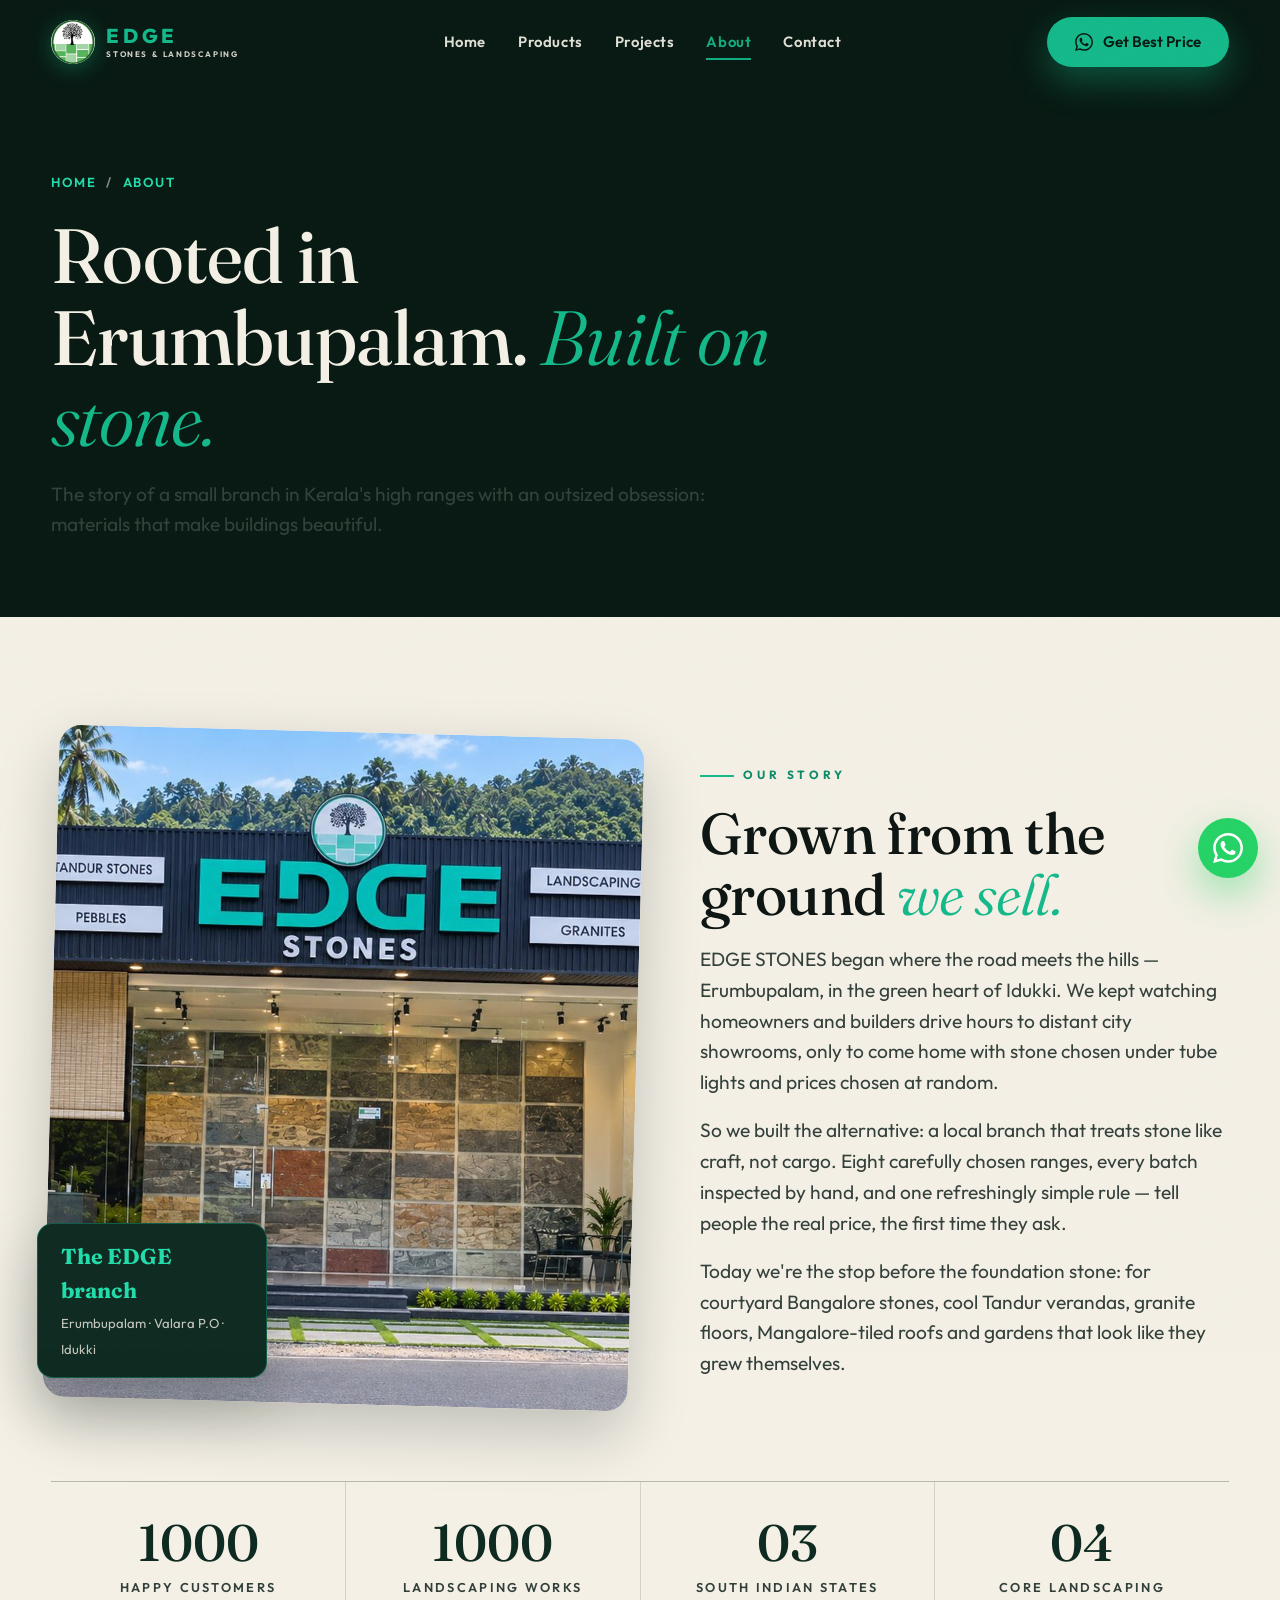
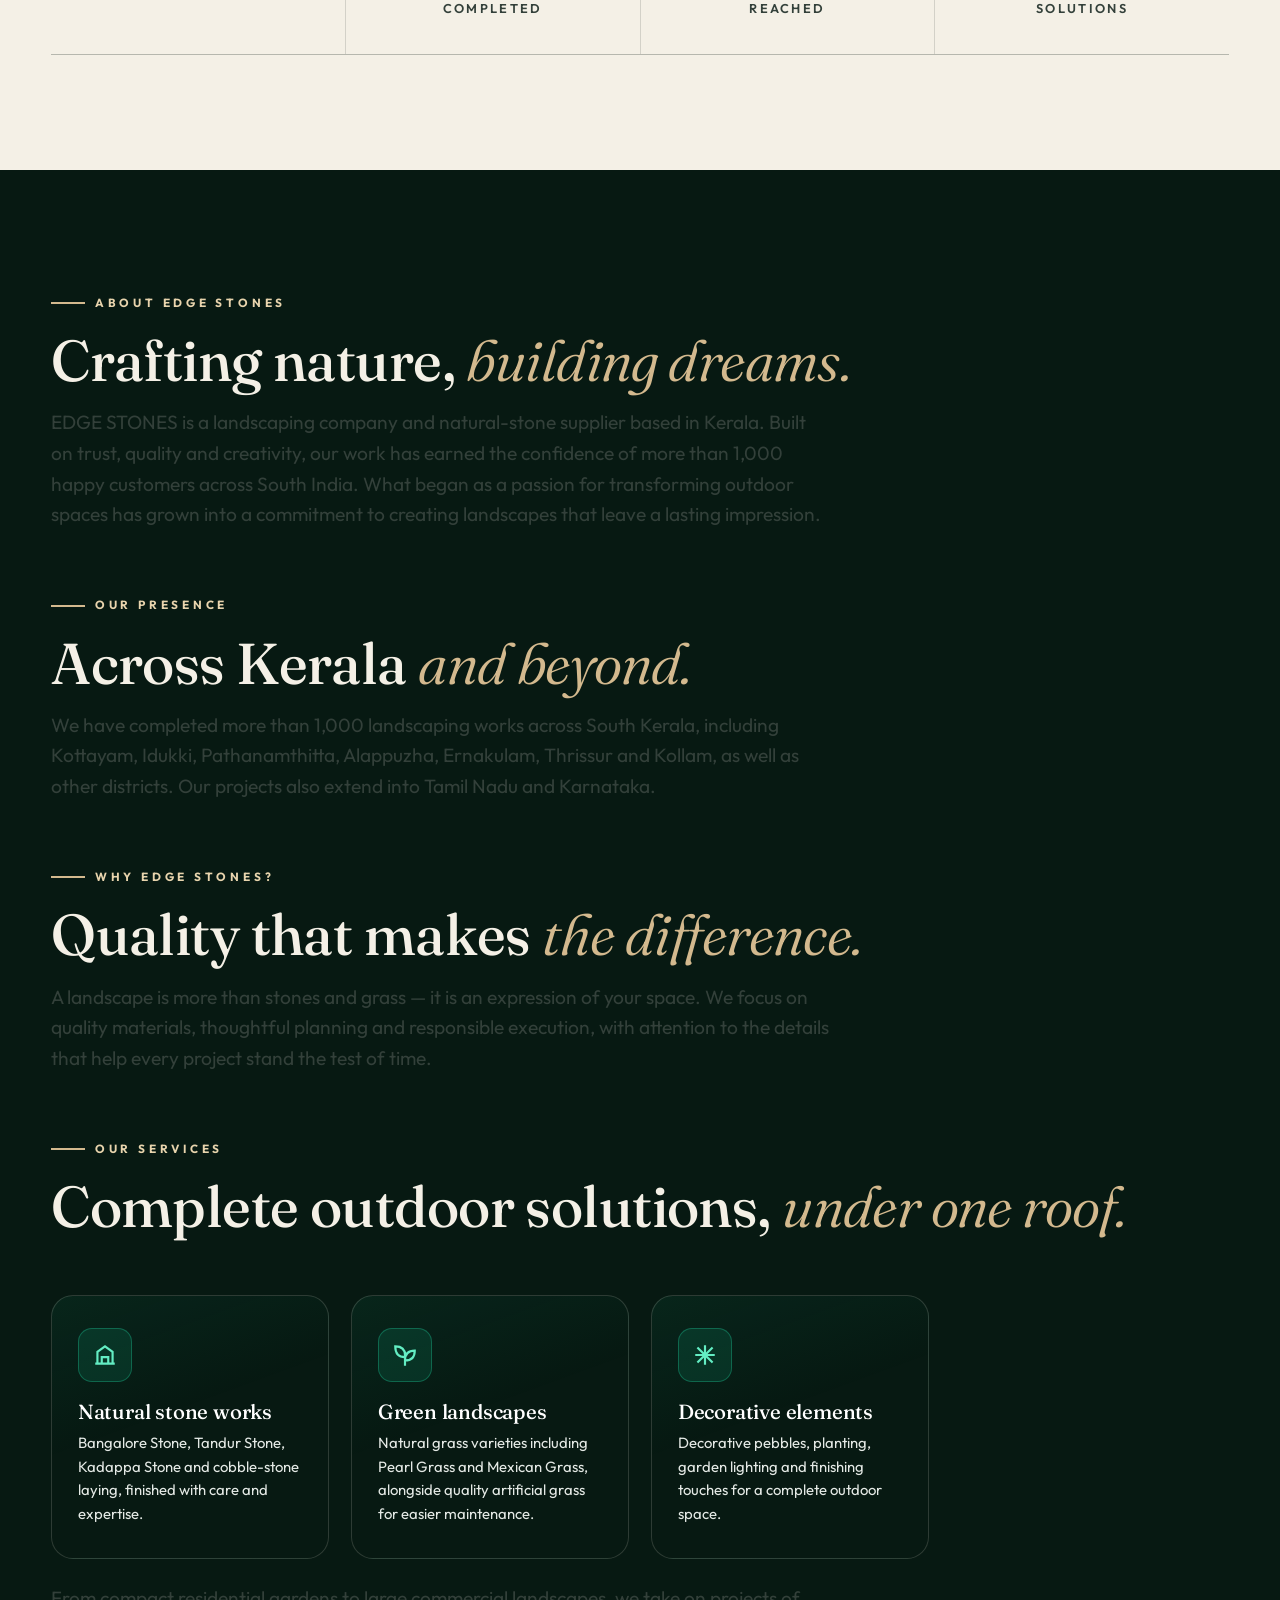
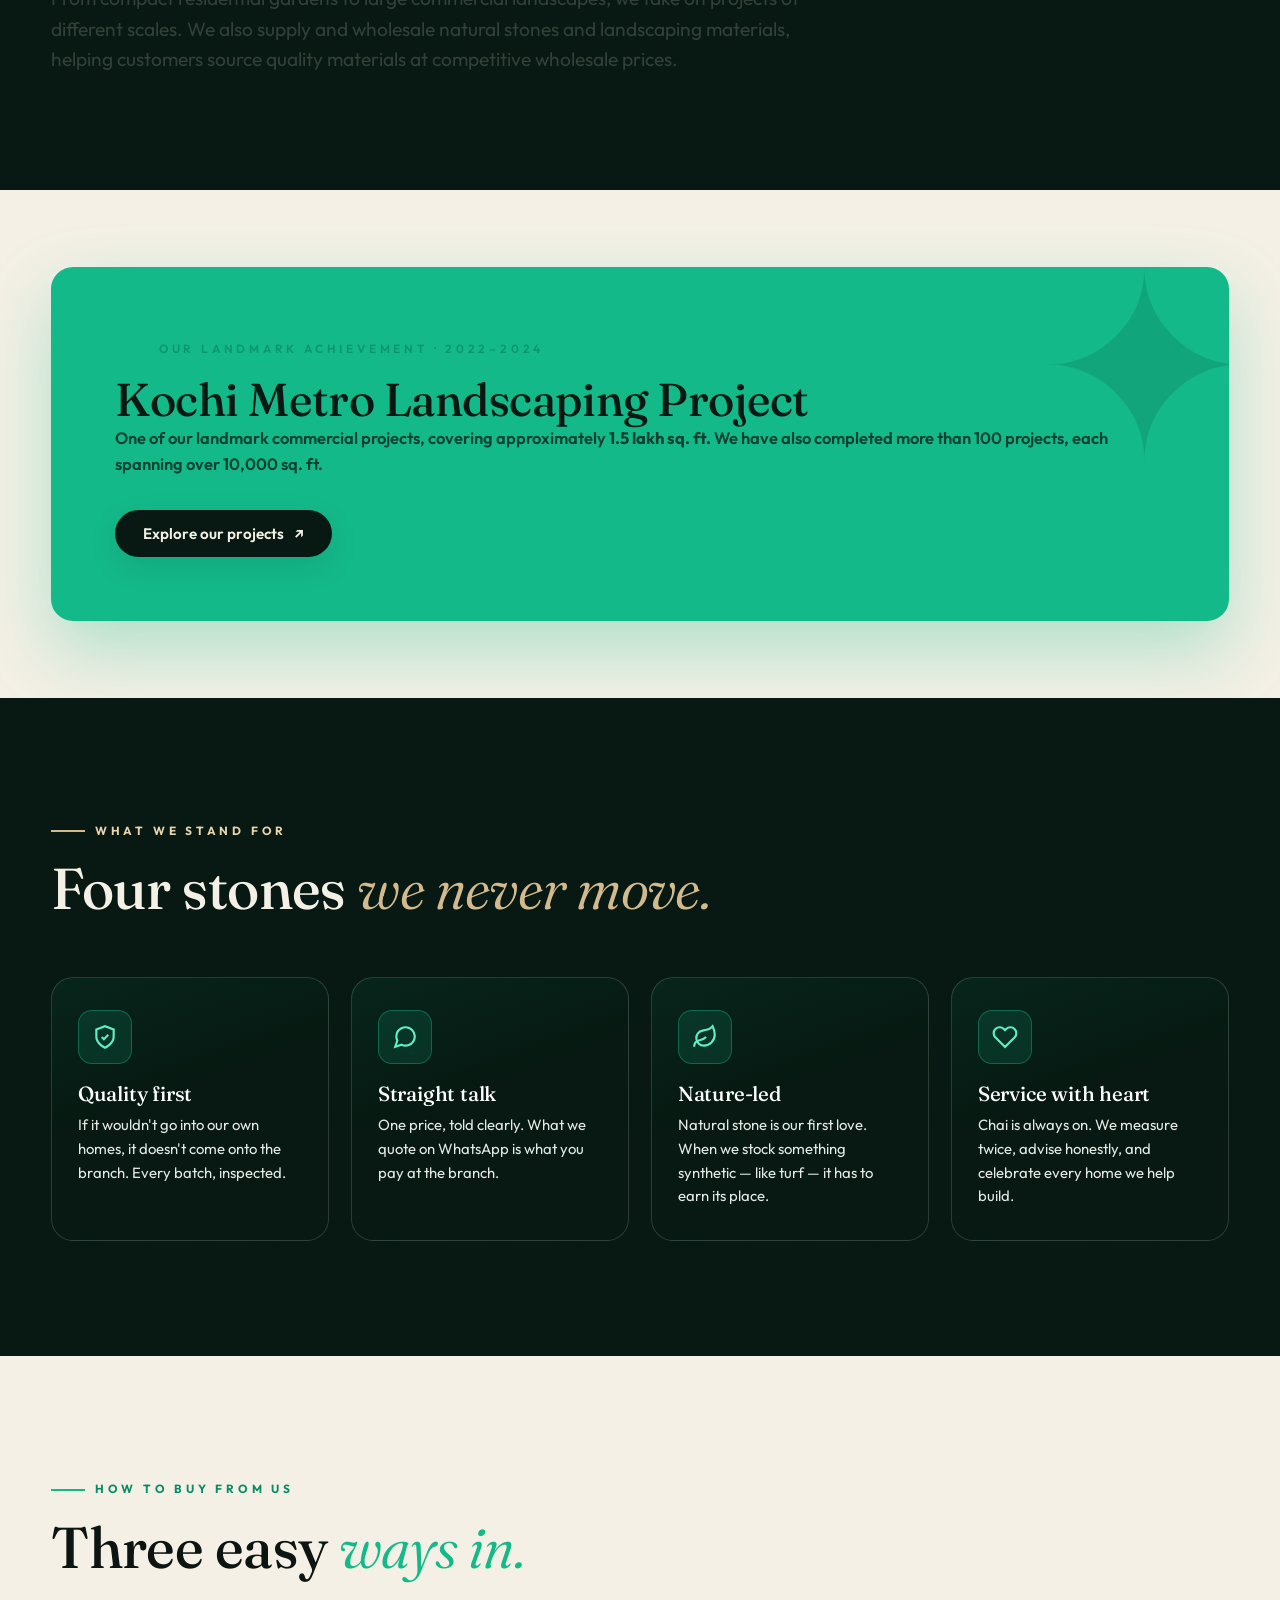
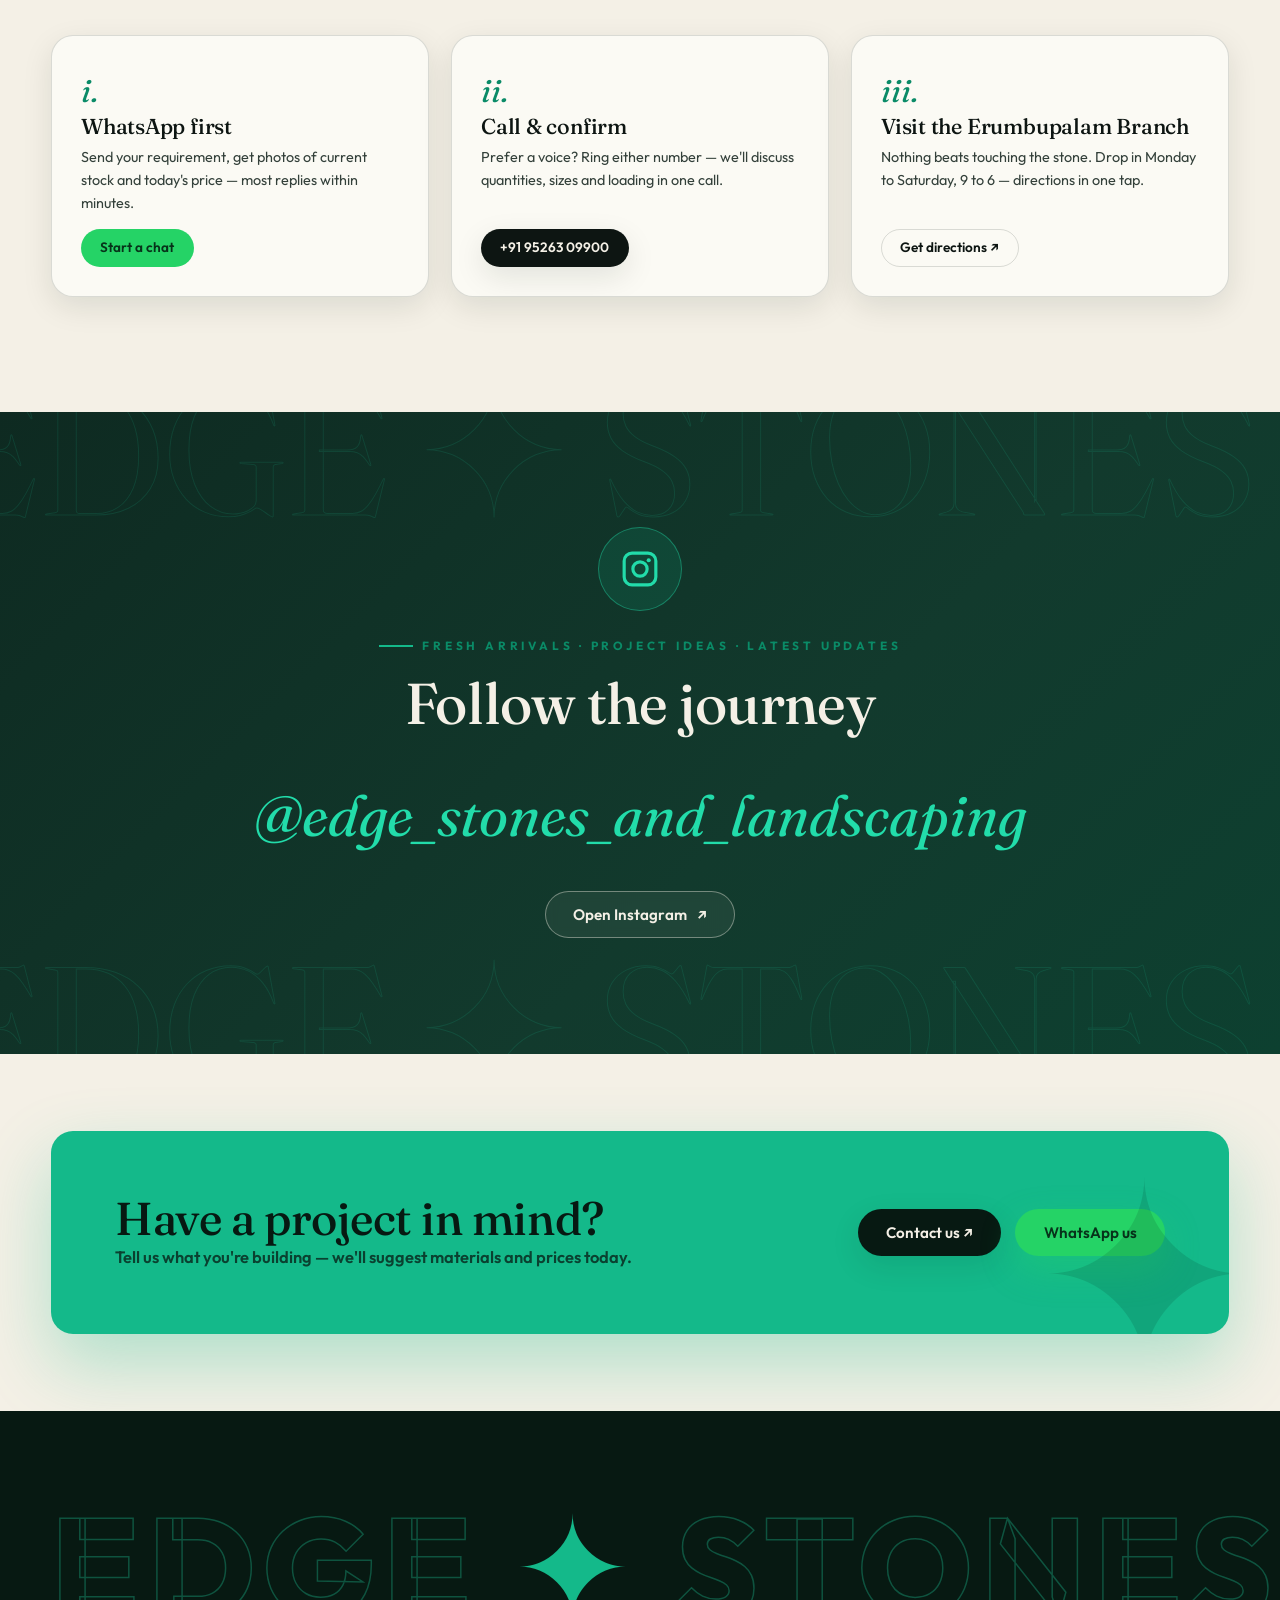
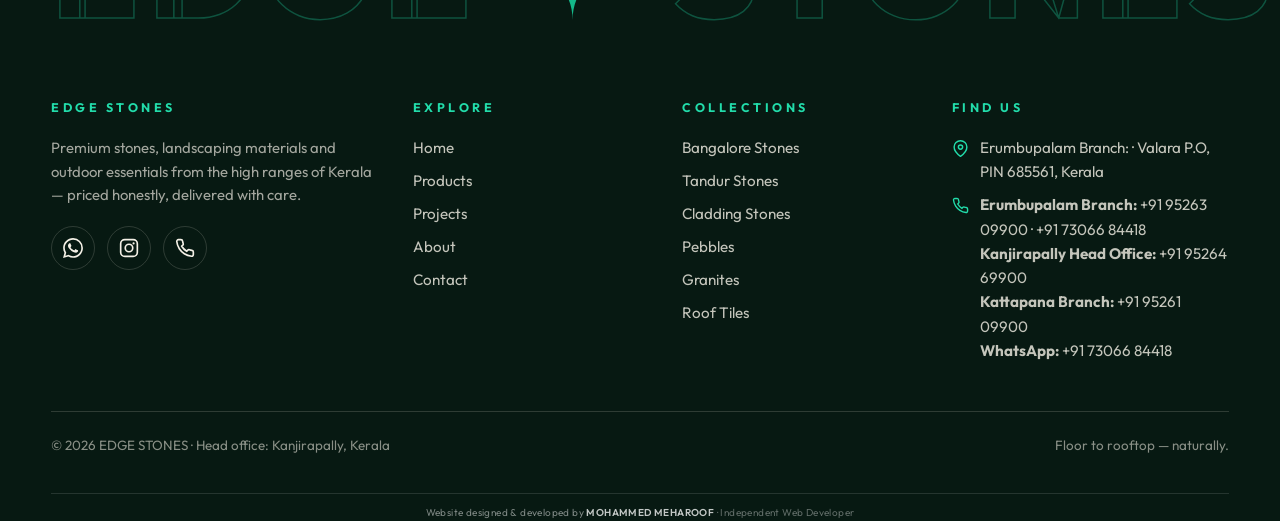
==== commit 78931744: "Polish office and branch labels and ensure Why section stays visible" ====
--- a/about.html
+++ b/about.html
@@ -195,7 +195,7 @@
     <div class="icon-ring">
       <svg viewBox="0 0 24 24" fill="none" stroke="currentColor" stroke-width="2"><rect x="2" y="2" width="20" height="20" rx="5"/><circle cx="12" cy="12" r="4.5"/><circle cx="17.5" cy="6.5" r="1.3" fill="currentColor" stroke="none"/></svg>
     </div>
-    <p class="eyebrow" style="justify-content:center; display:flex">Fresh arrivals · Project ideas · branch updates</p>
+    <p class="eyebrow" style="justify-content:center; display:flex">Fresh arrivals · Project ideas · latest updates</p>
     <h2 class="h-lg">Follow the journey</h2><br>
     <a class="ig-handle" href="https://www.instagram.com/edge_stones_and_landscaping?exln=ZmZzYXB6endzY2Jh" target="_blank" rel="noopener">@edge_stones_and_landscaping</a>
     <div>
@@ -267,7 +267,7 @@
         <ul class="foot-contact">
           <li>
             <svg viewBox="0 0 24 24" fill="none" stroke="currentColor" stroke-width="2"><path d="M21 10c0 7-9 13-9 13s-9-6-9-13a9 9 0 0 1 18 0z"/><circle cx="12" cy="10" r="3"/></svg>
-            Erumbupalam Branch: Erumbupalam Branch · Valara P.O,<br>PIN 685561, Kerala
+            Erumbupalam Branch: · Valara P.O,<br>PIN 685561, Kerala
           </li>
           <li>
             <svg viewBox="0 0 24 24" fill="none" stroke="currentColor" stroke-width="2"><path d="M22 16.92v3a2 2 0 0 1-2.18 2 19.79 19.79 0 0 1-8.63-3.07 19.5 19.5 0 0 1-6-6 19.79 19.79 0 0 1-3.07-8.67A2 2 0 0 1 4.11 2h3a2 2 0 0 1 2 1.72 12.84 12.84 0 0 0 .7 2.81 2 2 0 0 1-.45 2.11L8.09 9.91a16 16 0 0 0 6 6l1.27-1.27a2 2 0 0 1 2.11-.45 12.84 12.84 0 0 0 2.81.7A2 2 0 0 1 22 16.92z"/></svg>
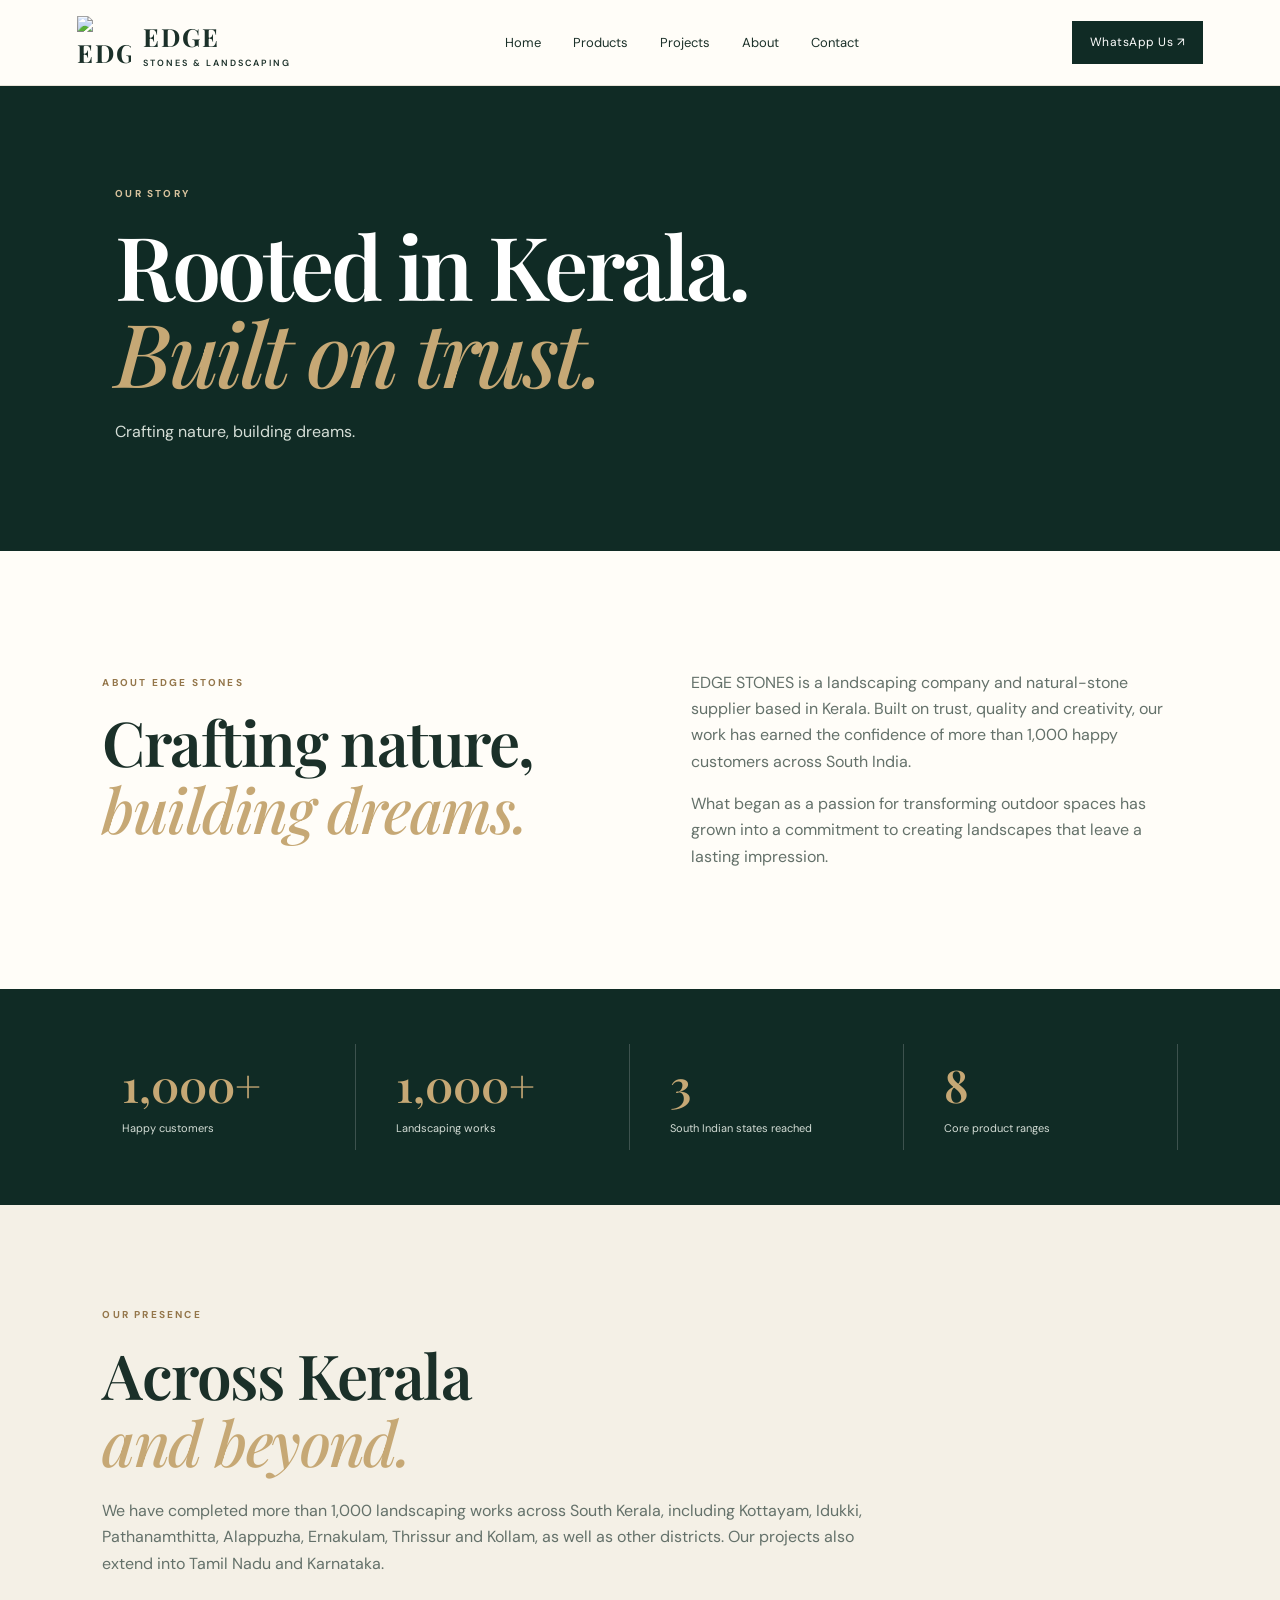
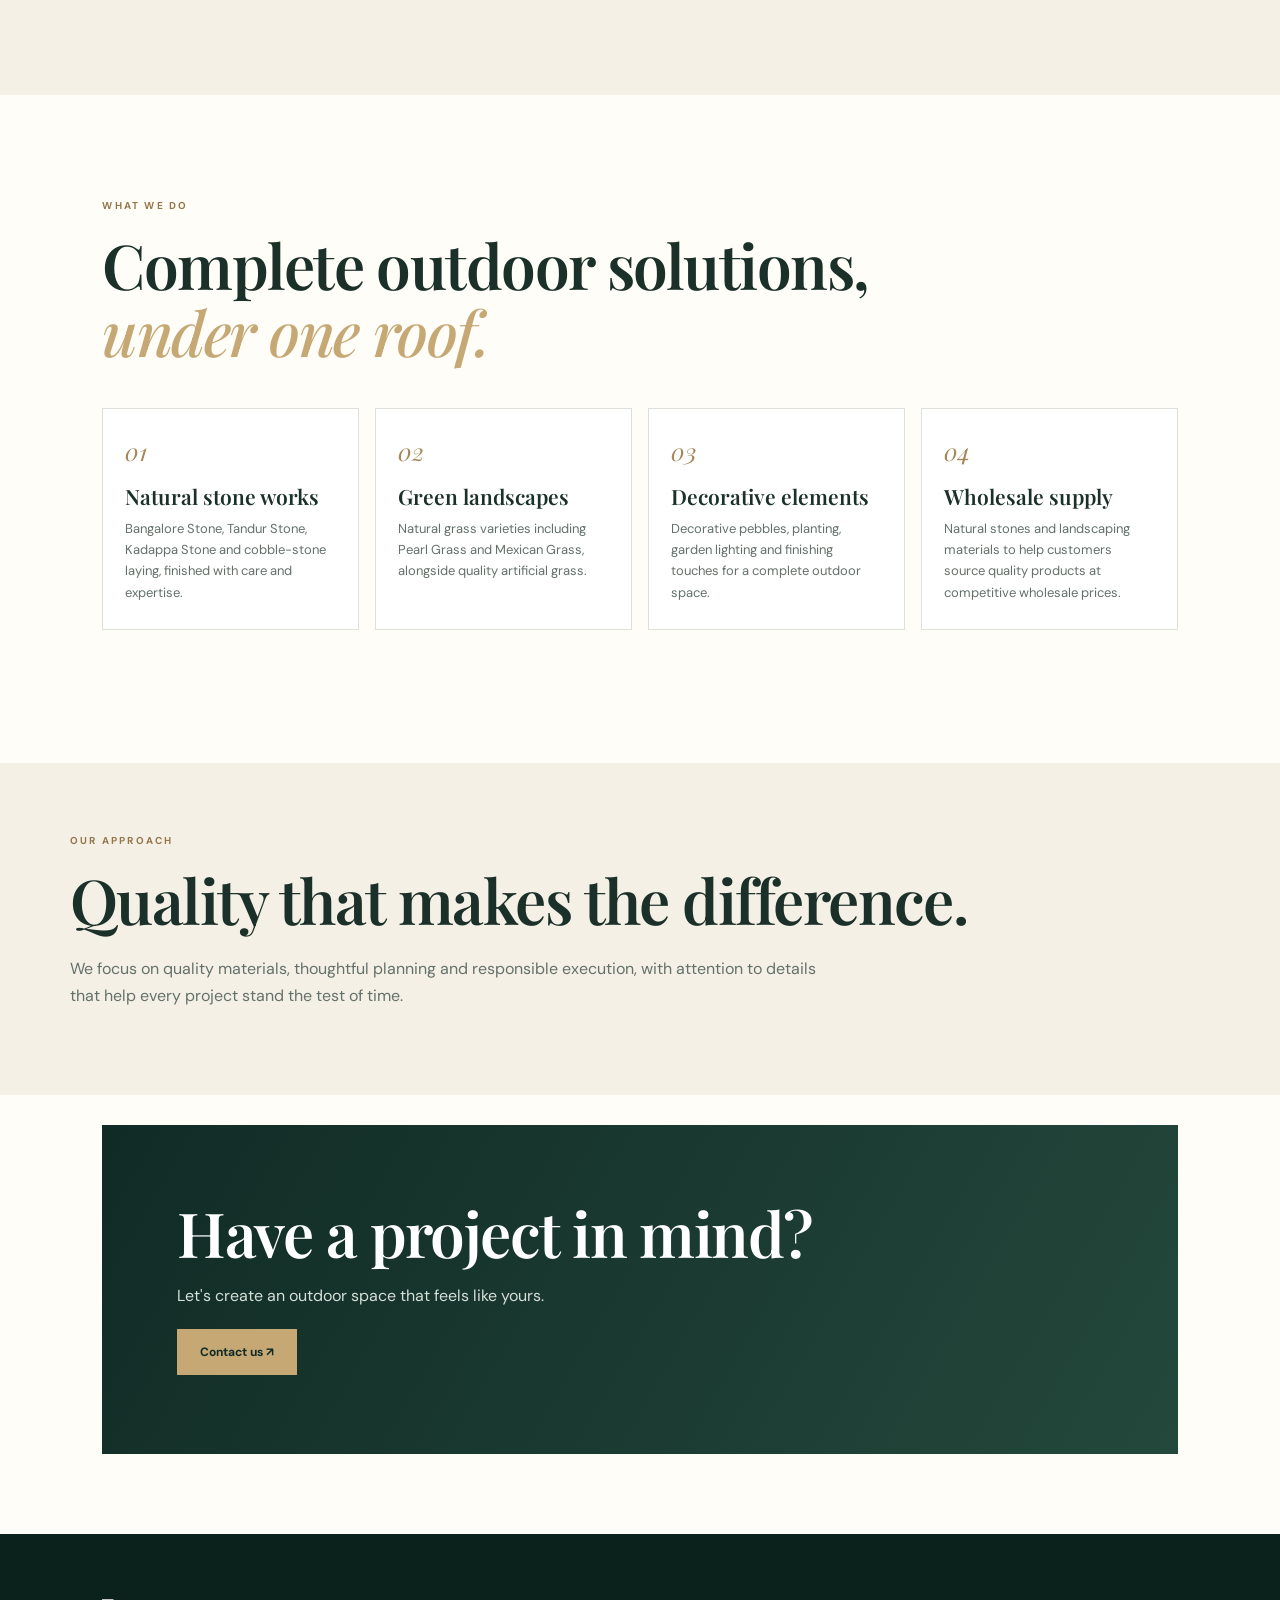
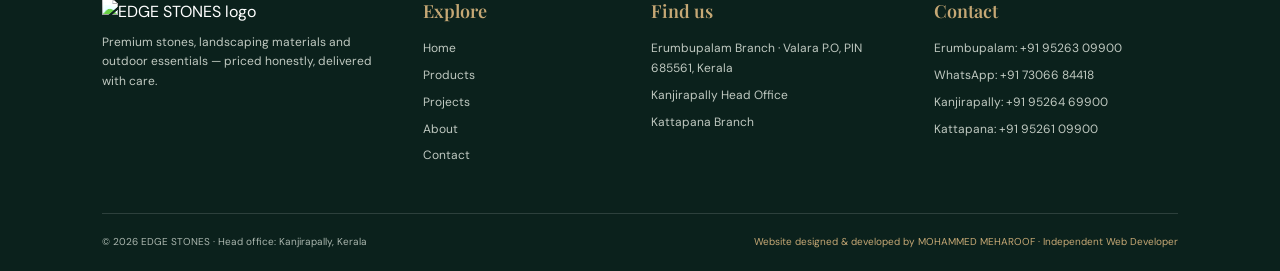
==== commit 6e7a12c9: "Publish redesigned EDGE STONES about page" ====
--- a/about.html
+++ b/about.html
@@ -1,296 +1,4 @@
-<!DOCTYPE html>
-<html lang="en">
-<head>
-<meta charset="UTF-8">
-<meta name="viewport" content="width=device-width, initial-scale=1.0">
-<title>About — EDGE STONES | Stone, done honestly, in Erumbupalam Kerala</title>
-<meta name="description" content="The story of EDGE STONES, Erumbupalam — a stone branch with a designer's eye in Kerala's high ranges. Handpicked stones, honest prices, WhatsApp-first service.">
-<link rel="preconnect" href="https://fonts.googleapis.com">
-<link rel="preconnect" href="https://fonts.gstatic.com" crossorigin>
-<link href="https://fonts.googleapis.com/css2?family=Fraunces:ital,opsz,wght@0,9..144,300..900;1,9..144,300..900&family=Outfit:wght@300..800&display=swap" rel="stylesheet">
-<link rel="stylesheet" href="css/style.css">
-<link rel="icon" type="image/png" href="images/logo-mark.png">
-</head>
-<body>
-
-<div class="loader" aria-hidden="true">
-  <div class="loader-inner">
-    <img class="loader-mark" src="images/logo-mark.png" alt="EDGE STONES logo">
-    <div class="loader-word">EDGE<small>STONES &amp; LANDSCAPING</small></div>
-  </div>
-</div>
-<div class="grain" aria-hidden="true"></div>
-
-<header class="site-header">
-  <div class="container">
-    <a class="brand" href="index.html" aria-label="EDGE STONES home">
-      <img class="brand-mark" src="images/logo-mark.png" alt="EDGE STONES logo">
-      <span class="brand-word"><strong>EDGE</strong><small>STONES &amp; LANDSCAPING</small></span>
-    </a>
-    <nav class="nav" aria-label="Primary">
-      <a href="index.html">Home</a>
-      <a href="products.html">Products</a>
-      <a href="projects.html">Projects</a>
-      <a href="about.html" aria-current="page">About</a>
-      <a href="contact.html">Contact</a>
-    </nav>
-    <a class="btn btn--teal header-cta" href="https://wa.me/917306684418?text=Hi%20EDGE%20STONES!%20I%27d%20like%20to%20know%20your%20best%20prices." target="_blank" rel="noopener">
-      <svg viewBox="0 0 24 24" fill="currentColor" aria-hidden="true"><path d="M17.472 14.382c-.297-.149-1.758-.867-2.03-.967-.273-.099-.471-.148-.67.15-.197.297-.767.966-.94 1.164-.173.199-.347.223-.644.075-.297-.15-1.255-.463-2.39-1.475-.883-.788-1.48-1.761-1.653-2.059-.173-.297-.018-.458.13-.606.134-.133.298-.347.446-.52.149-.174.198-.298.298-.497.099-.198.05-.371-.025-.52-.075-.149-.669-1.612-.916-2.207-.242-.579-.487-.5-.669-.51-.173-.008-.371-.01-.57-.01-.198 0-.52.074-.792.372-.272.297-1.04 1.016-1.04 2.479 0 1.462 1.065 2.875 1.213 3.074.149.198 2.096 3.2 5.077 4.487.709.306 1.262.489 1.694.625.712.227 1.36.195 1.871.118.571-.085 1.758-.719 2.006-1.413.248-.694.248-1.289.173-1.413-.074-.124-.272-.198-.57-.347m-5.421 7.403h-.004a9.87 9.87 0 01-5.031-1.378l-.361-.214-3.741.982.998-3.648-.235-.374a9.86 9.86 0 01-1.51-5.26c.001-5.45 4.436-9.884 9.888-9.884 2.64 0 5.122 1.03 6.988 2.898a9.825 9.825 0 012.893 6.994c-.003 5.45-4.437 9.884-9.885 9.884m8.413-18.297A11.815 11.815 0 0012.05 0C5.495 0 .16 5.335.157 11.892c0 2.096.547 4.142 1.588 5.945L.057 24l6.305-1.654a11.882 11.882 0 005.683 1.448h.005c6.554 0 11.89-5.335 11.893-11.893a11.821 11.821 0 00-3.48-8.413z"/></svg>
-      Get Best Price
-    </a>
-    <button class="burger" aria-label="Open menu" aria-expanded="false"><span></span><span></span><span></span></button>
-  </div>
-</header>
-
-<div class="mobile-menu" aria-label="Mobile navigation">
-  <a class="mm-link" href="index.html"><span>01</span>Home</a>
-  <a class="mm-link" href="products.html"><span>02</span>Products</a>
-  <a class="mm-link" href="projects.html"><span>03</span>Projects</a>
-  <a class="mm-link" href="about.html"><span>04</span>About</a>
-  <a class="mm-link" href="contact.html"><span>05</span>Contact</a>
-  <div class="mm-foot">
-    <div><strong>Head office:</strong> Kanjirapally, Kerala<br><strong>Erumbupalam Branch:</strong> Erumbupalam Branch · Valara P.O — Kerala 685561</div>
-    <div>Erumbupalam Branch: <a href="tel:+919526309900">+91 95263 09900</a> · <a href="tel:+917306684418">+91 73066 84418</a><br>Kanjirapally Head Office: <a href="tel:+919526469900">+91 95264 69900</a> · Kattapana Branch: <a href="tel:+919526109900">+91 95261 09900</a></div>
-  </div>
-</div>
-
-<main>
-
-<section class="page-hero" style="--page-hero-img:url('images/office-showroom.jpg')">
-  <div class="container">
-    <div class="crumbs">Home <span>/</span> About</div>
-    <h1 data-reveal>Rooted in Erumbupalam. <span class="italic">Built on stone.</span></h1>
-    <p class="lead" data-reveal>The story of a small branch in Kerala's high ranges with an outsized obsession: materials that make buildings beautiful.</p>
-  </div>
-</section>
-
-<!-- story -->
-<section class="section">
-  <div class="container intro-grid">
-    <div class="intro-media" data-reveal="left">
-      <div class="frame"><img src="images/office-showroom.jpg" alt="EDGE STONES showroom at Erumbupalam" loading="lazy"></div>
-      <div class="badge"><strong>The EDGE branch</strong><span>Erumbupalam · Valara P.O · Idukki</span></div>
-    </div>
-    <div class="intro-copy" data-reveal="right">
-      <p class="eyebrow">Our story</p>
-      <h2 class="h-lg">Grown from the ground <span class="italic">we sell.</span></h2>
-      <p class="lead" style="margin-top:1.2rem">EDGE STONES began where the road meets the hills — Erumbupalam, in the green heart of Idukki. We kept watching homeowners and builders drive hours to distant city showrooms, only to come home with stone chosen under tube lights and prices chosen at random.</p>
-      <p class="lead">So we built the alternative: a local branch that treats stone like craft, not cargo. Eight carefully chosen ranges, every batch inspected by hand, and one refreshingly simple rule — tell people the real price, the first time they ask.</p>
-      <p class="lead">Today we're the stop before the foundation stone: for courtyard Bangalore stones, cool Tandur verandas, granite floors, Mangalore-tiled roofs and gardens that look like they grew themselves.</p>
-    </div>
-  </div>
-
-  <div class="container">
-    <div class="stats" data-reveal>
-      <div class="stat"><b data-count="1000">0</b><span>Happy customers</span></div>
-      <div class="stat"><b data-count="1000">0</b><span>Landscaping works completed</span></div>
-      <div class="stat"><b data-count="3">0</b><span>South Indian states reached</span></div>
-      <div class="stat"><b data-count="4">0</b><span>Core landscaping solutions</span></div>
-    </div>
-  </div>
-</section>
-
-<!-- company profile -->
-<section class="section features">
-  <div class="container">
-    <div class="split-head" data-reveal><div>
-      <p class="eyebrow">About EDGE STONES</p>
-      <h2 class="h-lg">Crafting nature, <span class="italic">building dreams.</span></h2>
-      <p class="lead" style="max-width:780px;margin-top:1rem">EDGE STONES is a landscaping company and natural-stone supplier based in Kerala. Built on trust, quality and creativity, our work has earned the confidence of more than 1,000 happy customers across South India. What began as a passion for transforming outdoor spaces has grown into a commitment to creating landscapes that leave a lasting impression.</p>
-    </div></div>
-    <div class="split-head" data-reveal style="margin-top:3rem"><div>
-      <p class="eyebrow">Our presence</p><h2 class="h-lg">Across Kerala <span class="italic">and beyond.</span></h2>
-      <p class="lead" style="max-width:780px;margin-top:1rem">We have completed more than 1,000 landscaping works across South Kerala, including Kottayam, Idukki, Pathanamthitta, Alappuzha, Ernakulam, Thrissur and Kollam, as well as other districts. Our projects also extend into Tamil Nadu and Karnataka.</p>
-    </div></div>
-    <div class="split-head" data-reveal style="margin-top:3rem"><div>
-      <p class="eyebrow">Why EDGE STONES?</p><h2 class="h-lg">Quality that makes <span class="italic">the difference.</span></h2>
-      <p class="lead" style="max-width:780px;margin-top:1rem">A landscape is more than stones and grass — it is an expression of your space. We focus on quality materials, thoughtful planning and responsible execution, with attention to the details that help every project stand the test of time.</p>
-    </div></div>
-    <div class="split-head" data-reveal style="margin-top:3rem"><div>
-      <p class="eyebrow">Our services</p><h2 class="h-lg">Complete outdoor solutions, <span class="italic">under one roof.</span></h2>
-    </div></div>
-    <div class="feature-grid" data-stagger>
-      <div class="f-card" data-reveal><div class="icon"><svg viewBox="0 0 24 24" fill="none" stroke="currentColor" stroke-width="2"><path d="M3 20h18M5 20V9l7-5 7 5v11M9 20v-6h6v6"/></svg></div><h3>Natural stone works</h3><p>Bangalore Stone, Tandur Stone, Kadappa Stone and cobble-stone laying, finished with care and expertise.</p></div>
-      <div class="f-card" data-reveal><div class="icon"><svg viewBox="0 0 24 24" fill="none" stroke="currentColor" stroke-width="2"><path d="M12 22V9M12 14C5 14 3 9 3 4c5 0 9 2 9 8M12 17c0-6 3-9 9-9 0 5-2 9-9 9"/></svg></div><h3>Green landscapes</h3><p>Natural grass varieties including Pearl Grass and Mexican Grass, alongside quality artificial grass for easier maintenance.</p></div>
-      <div class="f-card" data-reveal><div class="icon"><svg viewBox="0 0 24 24" fill="none" stroke="currentColor" stroke-width="2"><path d="M12 3v18M3 12h18M5 5l14 14M19 5L5 19"/></svg></div><h3>Decorative elements</h3><p>Decorative pebbles, planting, garden lighting and finishing touches for a complete outdoor space.</p></div>
-    </div>
-    <p class="lead" style="max-width:780px;margin-top:1.5rem">From compact residential gardens to large commercial landscapes, we take on projects of different scales. We also supply and wholesale natural stones and landscaping materials, helping customers source quality materials at competitive wholesale prices.</p>
-  </div>
-</section>
-<section class="section section--tight"><div class="container"><div class="cta-band" data-reveal="zoom">
-  <div><p class="eyebrow">Our landmark achievement · 2022–2024</p><h2>Kochi Metro Landscaping Project</h2>
-  <p>One of our landmark commercial projects, covering approximately <strong>1.5 lakh sq. ft.</strong> We have also completed more than 100 projects, each spanning over 10,000 sq. ft.</p></div>
-  <a class="btn btn--ink" href="projects.html">Explore our projects <span class="arr">↗</span></a>
-</div></div></section>
-
-<!-- values -->
-<section class="section features">
-  <div class="container">
-    <div class="split-head" data-reveal>
-      <div>
-        <p class="eyebrow">What we stand for</p>
-        <h2 class="h-lg">Four stones <span class="italic">we never move.</span></h2>
-      </div>
-    </div>
-    <div class="feature-grid" data-stagger>
-      <div class="f-card" data-reveal>
-        <div class="icon"><svg viewBox="0 0 24 24" fill="none" stroke="currentColor" stroke-width="2"><path d="M12 22s8-4 8-10V5l-8-3-8 3v7c0 6 8 10 8 10z"/><path d="M9 12l2 2 4-4"/></svg></div>
-        <h3>Quality first</h3>
-        <p>If it wouldn't go into our own homes, it doesn't come onto the branch. Every batch, inspected.</p>
-      </div>
-      <div class="f-card" data-reveal>
-        <div class="icon"><svg viewBox="0 0 24 24" fill="none" stroke="currentColor" stroke-width="2"><path d="M21 11.5a8.38 8.38 0 0 1-.9 3.8 8.5 8.5 0 0 1-7.6 4.7 8.38 8.38 0 0 1-3.8-.9L3 21l1.9-5.7a8.38 8.38 0 0 1-.9-3.8 8.5 8.5 0 0 1 4.7-7.6 8.38 8.38 0 0 1 3.8-.9h.5a8.48 8.48 0 0 1 8 8v.5z"/></svg></div>
-        <h3>Straight talk</h3>
-        <p>One price, told clearly. What we quote on WhatsApp is what you pay at the branch.</p>
-      </div>
-      <div class="f-card" data-reveal>
-        <div class="icon"><svg viewBox="0 0 24 24" fill="none" stroke="currentColor" stroke-width="2"><path d="M11 20A7 7 0 0 1 9.8 6.1C15.5 5 17 4.48 19 2c1 2 2 4.18 2 8 0 5.5-4.78 10-10 10z"/><path d="M2 21c0-3 1.85-5.36 5.08-6C9.5 14.52 12 13 13 12"/></svg></div>
-        <h3>Nature-led</h3>
-        <p>Natural stone is our first love. When we stock something synthetic — like turf — it has to earn its place.</p>
-      </div>
-      <div class="f-card" data-reveal>
-        <div class="icon"><svg viewBox="0 0 24 24" fill="none" stroke="currentColor" stroke-width="2"><path d="M20.84 4.61a5.5 5.5 0 0 0-7.78 0L12 5.67l-1.06-1.06a5.5 5.5 0 0 0-7.78 7.78l1.06 1.06L12 21.23l7.78-7.78 1.06-1.06a5.5 5.5 0 0 0 0-7.78z"/></svg></div>
-        <h3>Service with heart</h3>
-        <p>Chai is always on. We measure twice, advise honestly, and celebrate every home we help build.</p>
-      </div>
-    </div>
-  </div>
-</section>
-
-<!-- ways to buy -->
-<section class="section">
-  <div class="container">
-    <div class="split-head" data-reveal>
-      <div>
-        <p class="eyebrow">How to buy from us</p>
-        <h2 class="h-lg">Three easy <span class="italic">ways in.</span></h2>
-      </div>
-    </div>
-    <div class="products-grid" style="grid-template-columns:repeat(3,1fr)" data-stagger>
-      <div class="p-card" data-reveal style="padding:1.8rem">
-        <span style="font-family:var(--font-display); font-style:italic; color:var(--teal-deep); font-size:2rem">i.</span>
-        <h3>WhatsApp first</h3>
-        <p class="tag" style="margin-top:.4rem">Send your requirement, get photos of current stock and today's price — most replies within minutes.</p>
-        <div class="card-actions"><a class="btn btn--wa" href="https://wa.me/917306684418?text=Hi%20EDGE%20STONES!" target="_blank" rel="noopener">Start a chat</a></div>
-      </div>
-      <div class="p-card" data-reveal style="padding:1.8rem">
-        <span style="font-family:var(--font-display); font-style:italic; color:var(--teal-deep); font-size:2rem">ii.</span>
-        <h3>Call & confirm</h3>
-        <p class="tag" style="margin-top:.4rem">Prefer a voice? Ring either number — we'll discuss quantities, sizes and loading in one call.</p>
-        <div class="card-actions"><a class="btn btn--ink" href="tel:+919526309900">+91 95263 09900</a></div>
-      </div>
-      <div class="p-card" data-reveal style="padding:1.8rem">
-        <span style="font-family:var(--font-display); font-style:italic; color:var(--teal-deep); font-size:2rem">iii.</span>
-        <h3>Visit the Erumbupalam Branch</h3>
-        <p class="tag" style="margin-top:.4rem">Nothing beats touching the stone. Drop in Monday to Saturday, 9 to 6 — directions in one tap.</p>
-        <div class="card-actions"><a class="btn btn--line" href="https://maps.app.goo.gl/PurgGxkYszYZbiBW9" target="_blank" rel="noopener">Get directions ↗</a></div>
-      </div>
-    </div>
-  </div>
-</section>
-
-<!-- instagram -->
-<section class="section ig-band">
-  <div class="container" data-reveal>
-    <div class="icon-ring">
-      <svg viewBox="0 0 24 24" fill="none" stroke="currentColor" stroke-width="2"><rect x="2" y="2" width="20" height="20" rx="5"/><circle cx="12" cy="12" r="4.5"/><circle cx="17.5" cy="6.5" r="1.3" fill="currentColor" stroke="none"/></svg>
-    </div>
-    <p class="eyebrow" style="justify-content:center; display:flex">Fresh arrivals · Project ideas · latest updates</p>
-    <h2 class="h-lg">Follow the journey</h2><br>
-    <a class="ig-handle" href="https://www.instagram.com/edge_stones_and_landscaping?exln=ZmZzYXB6endzY2Jh" target="_blank" rel="noopener">@edge_stones_and_landscaping</a>
-    <div>
-      <a class="btn btn--ghost" href="https://www.instagram.com/edge_stones_and_landscaping?exln=ZmZzYXB6endzY2Jh" target="_blank" rel="noopener">Open Instagram <span class="arr">↗</span></a>
-    </div>
-  </div>
-</section>
-
-<!-- CTA -->
-<section class="section section--tight">
-  <div class="container">
-    <div class="cta-band" data-reveal="zoom">
-      <div>
-        <h2>Have a project in mind?</h2>
-        <p>Tell us what you're building — we'll suggest materials and prices today.</p>
-      </div>
-      <div style="display:flex; gap:.9rem; flex-wrap:wrap">
-        <a class="btn btn--ink" href="contact.html">Contact us ↗</a>
-        <a class="btn btn--wa" href="https://wa.me/917306684418?text=Hi%20EDGE%20STONES!%20I%20have%20a%20project%20in%20mind." target="_blank" rel="noopener">WhatsApp us</a>
-      </div>
-    </div>
-  </div>
-</section>
-
-</main>
-
-<footer class="site-footer">
-  <div class="container">
-    <div class="foot-word">EDGE <em>✦</em> STONES</div>
-    <div class="foot-grid">
-      <div>
-        <h4>Edge Stones</h4>
-        <p>Premium stones, landscaping materials and outdoor essentials from the high ranges of Kerala — priced honestly, delivered with care.</p>
-        <div class="foot-social">
-          <a class="soc soc-wa" href="https://wa.me/917306684418?text=Hi%20EDGE%20STONES!" target="_blank" rel="noopener" aria-label="WhatsApp">
-            <svg viewBox="0 0 24 24" fill="currentColor"><path d="M17.472 14.382c-.297-.149-1.758-.867-2.03-.967-.273-.099-.471-.148-.67.15-.197.297-.767.966-.94 1.164-.173.199-.347.223-.644.075-.297-.15-1.255-.463-2.39-1.475-.883-.788-1.48-1.761-1.653-2.059-.173-.297-.018-.458.13-.606.134-.133.298-.347.446-.52.149-.174.198-.298.298-.497.099-.198.05-.371-.025-.52-.075-.149-.669-1.612-.916-2.207-.242-.579-.487-.5-.669-.51-.173-.008-.371-.01-.57-.01-.198 0-.52.074-.792.372-.272.297-1.04 1.016-1.04 2.479 0 1.462 1.065 2.875 1.213 3.074.149.198 2.096 3.2 5.077 4.487.709.306 1.262.489 1.694.625.712.227 1.36.195 1.871.118.571-.085 1.758-.719 2.006-1.413.248-.694.248-1.289.173-1.413-.074-.124-.272-.198-.57-.347m-5.421 7.403h-.004a9.87 9.87 0 01-5.031-1.378l-.361-.214-3.741.982.998-3.648-.235-.374a9.86 9.86 0 01-1.51-5.26c.001-5.45 4.436-9.884 9.888-9.884 2.64 0 5.122 1.03 6.988 2.898a9.825 9.825 0 012.893 6.994c-.003 5.45-4.437 9.884-9.885 9.884m8.413-18.297A11.815 11.815 0 0012.05 0C5.495 0 .16 5.335.157 11.892c0 2.096.547 4.142 1.588 5.945L.057 24l6.305-1.654a11.882 11.882 0 005.683 1.448h.005c6.554 0 11.89-5.335 11.893-11.893a11.821 11.821 0 00-3.48-8.413z"/></svg>
-          </a>
-          <a class="soc" href="https://www.instagram.com/edge_stones_and_landscaping?exln=ZmZzYXB6endzY2Jh" target="_blank" rel="noopener" aria-label="Instagram">
-            <svg viewBox="0 0 24 24" fill="none" stroke="currentColor" stroke-width="2"><rect x="2" y="2" width="20" height="20" rx="5"/><circle cx="12" cy="12" r="4.5"/><circle cx="17.5" cy="6.5" r="1.3" fill="currentColor" stroke="none"/></svg>
-          </a>
-          <a class="soc" href="tel:+919526309900" aria-label="Call us">
-            <svg viewBox="0 0 24 24" fill="none" stroke="currentColor" stroke-width="2"><path d="M22 16.92v3a2 2 0 0 1-2.18 2 19.79 19.79 0 0 1-8.63-3.07 19.5 19.5 0 0 1-6-6 19.79 19.79 0 0 1-3.07-8.67A2 2 0 0 1 4.11 2h3a2 2 0 0 1 2 1.72 12.84 12.84 0 0 0 .7 2.81 2 2 0 0 1-.45 2.11L8.09 9.91a16 16 0 0 0 6 6l1.27-1.27a2 2 0 0 1 2.11-.45 12.84 12.84 0 0 0 2.81.7A2 2 0 0 1 22 16.92z"/></svg>
-          </a>
-        </div>
-      </div>
-      <div>
-        <h4>Explore</h4>
-        <ul>
-          <li><a href="index.html">Home</a></li>
-          <li><a href="products.html">Products</a></li>
-          <li><a href="projects.html">Projects</a></li>
-          <li><a href="about.html">About</a></li>
-          <li><a href="contact.html">Contact</a></li>
-        </ul>
-      </div>
-      <div>
-        <h4>Collections</h4>
-        <ul>
-          <li><a href="products.html#bangalore-stones">Bangalore Stones</a></li>
-          <li><a href="products.html#tandur-stones">Tandur Stones</a></li>
-          <li><a href="products.html#cladding-stones">Cladding Stones</a></li>
-          <li><a href="products.html#pebbles">Pebbles</a></li>
-          <li><a href="products.html#granites">Granites</a></li>
-          <li><a href="products.html#roof-tiles">Roof Tiles</a></li>
-        </ul>
-      </div>
-      <div>
-        <h4>Find us</h4>
-        <ul class="foot-contact">
-          <li>
-            <svg viewBox="0 0 24 24" fill="none" stroke="currentColor" stroke-width="2"><path d="M21 10c0 7-9 13-9 13s-9-6-9-13a9 9 0 0 1 18 0z"/><circle cx="12" cy="10" r="3"/></svg>
-            Erumbupalam Branch: · Valara P.O,<br>PIN 685561, Kerala
-          </li>
-          <li>
-            <svg viewBox="0 0 24 24" fill="none" stroke="currentColor" stroke-width="2"><path d="M22 16.92v3a2 2 0 0 1-2.18 2 19.79 19.79 0 0 1-8.63-3.07 19.5 19.5 0 0 1-6-6 19.79 19.79 0 0 1-3.07-8.67A2 2 0 0 1 4.11 2h3a2 2 0 0 1 2 1.72 12.84 12.84 0 0 0 .7 2.81 2 2 0 0 1-.45 2.11L8.09 9.91a16 16 0 0 0 6 6l1.27-1.27a2 2 0 0 1 2.11-.45 12.84 12.84 0 0 0 2.81.7A2 2 0 0 1 22 16.92z"/></svg>
-            <span><strong>Erumbupalam Branch:</strong> <a href="tel:+919526309900">+91 95263 09900</a> · <a href="tel:+917306684418">+91 73066 84418</a><br><strong>Kanjirapally Head Office:</strong> <a href="tel:+919526469900">+91 95264 69900</a><br><strong>Kattapana Branch:</strong> <a href="tel:+919526109900">+91 95261 09900</a><br><strong>WhatsApp:</strong> <a href="https://wa.me/917306684418" target="_blank" rel="noopener">+91 73066 84418</a></span>
-          </li>
-        </ul>
-      </div>
-    </div>
-    <div class="foot-bar">
-      <span>© <span id="year">2026</span> EDGE STONES · Head office: Kanjirapally, Kerala</span>
-      <span>Floor to rooftop — naturally.</span>
-    </div>
-    <div class="developer-credit" style="margin-top:14px;padding-top:10px;border-top:1px solid rgba(255,255,255,.12);text-align:center;font-size:10px;line-height:1.7;letter-spacing:.04em;color:rgba(255,255,255,.48);">
-      Website designed &amp; developed by <a href="https://wa.me/919744499658?text=Hi%20Mohammed%20Meharof%2C%20I%20found%20your%20developer%20credit%20on%20the%20EDGE%20STONES%20website%20and%20would%20like%20to%20enquire%20about%20website%20development." target="_blank" rel="noopener noreferrer" aria-label="Contact Mohammed Meharof on WhatsApp" style="color:rgba(255,255,255,.76);font-weight:600;text-decoration:none;">MOHAMMED MEHAROOF</a> <span style="opacity:.75;">· Independent Web Developer</span>
-    </div>
-  </div>
-</footer>
-
-<a class="wa-float" href="https://wa.me/917306684418?text=Hi%20EDGE%20STONES!%20I%27d%20like%20to%20know%20your%20best%20prices." target="_blank" rel="noopener" aria-label="Chat on WhatsApp">
-  <svg viewBox="0 0 24 24" fill="#ffffff"><path d="M17.472 14.382c-.297-.149-1.758-.867-2.03-.967-.273-.099-.471-.148-.67.15-.197.297-.767.966-.94 1.164-.173.199-.347.223-.644.075-.297-.15-1.255-.463-2.39-1.475-.883-.788-1.48-1.761-1.653-2.059-.173-.297-.018-.458.13-.606.134-.133.298-.347.446-.52.149-.174.198-.298.298-.497.099-.198.05-.371-.025-.52-.075-.149-.669-1.612-.916-2.207-.242-.579-.487-.5-.669-.51-.173-.008-.371-.01-.57-.01-.198 0-.52.074-.792.372-.272.297-1.04 1.016-1.04 2.479 0 1.462 1.065 2.875 1.213 3.074.149.198 2.096 3.2 5.077 4.487.709.306 1.262.489 1.694.625.712.227 1.36.195 1.871.118.571-.085 1.758-.719 2.006-1.413.248-.694.248-1.289.173-1.413-.074-.124-.272-.198-.57-.347m-5.421 7.403h-.004a9.87 9.87 0 01-5.031-1.378l-.361-.214-3.741.982.998-3.648-.235-.374a9.86 9.86 0 01-1.51-5.26c.001-5.45 4.436-9.884 9.888-9.884 2.64 0 5.122 1.03 6.988 2.898a9.825 9.825 0 012.893 6.994c-.003 5.45-4.437 9.884-9.885 9.884m8.413-18.297A11.815 11.815 0 0012.05 0C5.495 0 .16 5.335.157 11.892c0 2.096.547 4.142 1.588 5.945L.057 24l6.305-1.654a11.882 11.882 0 005.683 1.448h.005c6.554 0 11.89-5.335 11.893-11.893a11.821 11.821 0 00-3.48-8.413z"/></svg>
-  <span>Get Best Price</span>
-</a>
-
-<script src="js/main.js"></script>
-</body>
-</html>
+<!doctype html><html lang="en"><head><meta charset="utf-8"><meta name="viewport" content="width=device-width,initial-scale=1"><title>About EDGE STONES | EDGE STONES</title><meta name="description" content="EDGE STONES — premium stones, landscaping and outdoor materials in Kerala. Head office Kanjirapally."><link rel="icon" href="https://edgestones.in/images/logo-mark.png"><link rel="preconnect" href="https://fonts.googleapis.com"><link href="https://fonts.googleapis.com/css2?family=DM+Sans:wght@400;500;600;700&family=Playfair+Display:ital,wght@0,500;0,600;0,700;1,500;1,600&display=swap" rel="stylesheet"><link rel="stylesheet" href="css/style.css"></head><body>
+<header class="header"><a class="brand" href="index.html"><img src="https://edgestones.in/images/logo-mark.png" alt="EDGE STONES logo"><span>EDGE <small>STONES &amp; LANDSCAPING</small></span></a><button class="menu-toggle" aria-label="Open menu">☰</button><nav><a href="index.html">Home</a><a href="products.html">Products</a><a href="projects.html">Projects</a><a href="about.html">About</a><a href="contact.html">Contact</a></nav><a class="nav-cta" href="https://wa.me/917306684418">WhatsApp Us ↗</a></header>
+<main><section class="page-hero"><p class="eyebrow light">OUR STORY</p><h1>Rooted in Kerala.<br><em>Built on trust.</em></h1><p>Crafting nature, building dreams.</p></section><section class="section intro"><div><p class="eyebrow">ABOUT EDGE STONES</p><h2>Crafting nature,<br><em>building dreams.</em></h2></div><div><p>EDGE STONES is a landscaping company and natural-stone supplier based in Kerala. Built on trust, quality and creativity, our work has earned the confidence of more than 1,000 happy customers across South India.</p><p>What began as a passion for transforming outdoor spaces has grown into a commitment to creating landscapes that leave a lasting impression.</p></div></section><section class="stats"><div><strong>1,000+</strong><span>Happy customers</span></div><div><strong>1,000+</strong><span>Landscaping works</span></div><div><strong>3</strong><span>South Indian states reached</span></div><div><strong>8</strong><span>Core product ranges</span></div></section><section class="section cream"><p class="eyebrow">OUR PRESENCE</p><h2>Across Kerala<br><em>and beyond.</em></h2><p class="wide-copy">We have completed more than 1,000 landscaping works across South Kerala, including Kottayam, Idukki, Pathanamthitta, Alappuzha, Ernakulam, Thrissur and Kollam, as well as other districts. Our projects also extend into Tamil Nadu and Karnataka.</p></section><section class="section"><p class="eyebrow">WHAT WE DO</p><h2>Complete outdoor solutions,<br><em>under one roof.</em></h2><div class="values"><article><b>01</b><h3>Natural stone works</h3><p>Bangalore Stone, Tandur Stone, Kadappa Stone and cobble-stone laying, finished with care and expertise.</p></article><article><b>02</b><h3>Green landscapes</h3><p>Natural grass varieties including Pearl Grass and Mexican Grass, alongside quality artificial grass.</p></article><article><b>03</b><h3>Decorative elements</h3><p>Decorative pebbles, planting, garden lighting and finishing touches for a complete outdoor space.</p></article><article><b>04</b><h3>Wholesale supply</h3><p>Natural stones and landscaping materials to help customers source quality products at competitive wholesale prices.</p></article></div></section><section class="feature-note"><p class="eyebrow">OUR APPROACH</p><h2>Quality that makes the difference.</h2><p>We focus on quality materials, thoughtful planning and responsible execution, with attention to details that help every project stand the test of time.</p></section><section class="cta"><h2>Have a project in mind?</h2><p>Let's create an outdoor space that feels like yours.</p><a class="button gold" href="contact.html">Contact us ↗</a></section></main>
+<footer class="footer"><div class="footer-grid"><div><img class="footer-logo" src="https://edgestones.in/images/logo-mark.png" alt="EDGE STONES logo"><p>Premium stones, landscaping materials and outdoor essentials — priced honestly, delivered with care.</p></div><div><h4>Explore</h4><a href="index.html">Home</a><a href="products.html">Products</a><a href="projects.html">Projects</a><a href="about.html">About</a><a href="contact.html">Contact</a></div><div><h4>Find us</h4><p>Erumbupalam Branch · Valara P.O, PIN 685561, Kerala</p><p>Kanjirapally Head Office</p><p>Kattapana Branch</p></div><div><h4>Contact</h4><a href="tel:+919526309900">Erumbupalam: +91 95263 09900</a><a href="tel:+917306684418">WhatsApp: +91 73066 84418</a><a href="tel:+919526469900">Kanjirapally: +91 95264 69900</a><a href="tel:+919526109900">Kattapana: +91 95261 09900</a></div></div><div class="copyright">© 2026 EDGE STONES · Head office: Kanjirapally, Kerala <span>Website designed &amp; developed by MOHAMMED MEHAROOF · Independent Web Developer</span></div></footer><script src="js/site.js"></script></body></html>
--- a/css/style.css
+++ b/css/style.css
@@ -1,768 +1,4 @@
-/* ============================================================
-   EDGE STONES — Design System
-   Palette: warm sand · deep pine · signature teal
-   Type: Fraunces (display) · Outfit (body)
-   ============================================================ */
-
-:root{
-  --sand:      #f4f0e6;
-  --sand-2:    #ece6d6;
-  --paper:     #fbfaf4;
-  --ink:       #0d1512;
-  --ink-soft:  #33403a;
-  --pine:      #0e2a21;
-  --pine-2:    #071912;
-  --teal:      #14b98a;
-  --teal-brt:  #22dcaa;
-  --teal-deep: #0a8b67;
-  --wa:        #25d366;
-  --line:      rgba(13,21,18,.14);
-  --line-lite: rgba(244,240,230,.16);
-  --font-display: "Fraunces", "Georgia", serif;
-  --font-body: "Outfit", "Segoe UI", system-ui, -apple-system, sans-serif;
-  --r-lg: 22px;
-  --r-md: 16px;
-  --r-pill: 999px;
-  --shadow-1: 0 10px 30px rgba(10, 25, 19, .10);
-  --shadow-2: 0 24px 60px rgba(7, 25, 18, .22);
-  --ease: cubic-bezier(.22,1,.36,1);
-  --header-h: 84px;
-}
-
-*,*::before,*::after{ box-sizing:border-box; margin:0; padding:0; }
-html{ scroll-behavior:smooth; }
-body{
-  font-family:var(--font-body);
-  background:var(--sand);
-  color:var(--ink);
-  line-height:1.6;
-  font-size:16.5px;
-  -webkit-font-smoothing:antialiased;
-  overflow-x:hidden;
-}
-img{ display:block; max-width:100%; }
-a{ color:inherit; text-decoration:none; }
-ul{ list-style:none; }
-button,input,select,textarea{ font:inherit; color:inherit; }
-::selection{ background:var(--teal); color:var(--pine-2); }
-
-::-webkit-scrollbar{ width:11px; }
-::-webkit-scrollbar-track{ background:var(--pine-2); }
-::-webkit-scrollbar-thumb{ background:var(--teal-deep); border-radius:8px; border:2px solid var(--pine-2); }
-::-webkit-scrollbar-thumb:hover{ background:var(--teal); }
-
-:focus-visible{ outline:3px solid var(--teal); outline-offset:3px; border-radius:6px; }
-
-/* ---------- film grain overlay ---------- */
-.grain{
-  position:fixed; inset:-50%; z-index:2000; pointer-events:none;
-  background-image:url("data:image/svg+xml,%3Csvg xmlns='http://www.w3.org/2000/svg' width='240' height='240'%3E%3Cfilter id='n'%3E%3CfeTurbulence type='fractalNoise' baseFrequency='0.9' numOctaves='2'/%3E%3C/filter%3E%3Crect width='100%25' height='100%25' filter='url(%23n)' opacity='0.5'/%3E%3C/svg%3E");
-  opacity:.05;
-  animation:grain 9s steps(6) infinite;
-}
-@keyframes grain{
-  0%,100%{transform:translate(0,0)} 20%{transform:translate(-3%,2%)}
-  40%{transform:translate(2%,-3%)} 60%{transform:translate(-2%,-2%)} 80%{transform:translate(3%,3%)}
-}
-
-/* ---------- preloader ---------- */
-.loader{
-  position:fixed; inset:0; z-index:3000; display:grid; place-items:center;
-  background:var(--pine-2); color:var(--sand);
-  transition:opacity .6s var(--ease), visibility .6s;
-}
-.loader.done{ opacity:0; visibility:hidden; }
-.loader-inner{ text-align:center; }
-.loader-mark{ width:64px; margin:0 auto 14px; animation:pulse 1.4s ease infinite; }
-img.loader-mark{ border-radius:50%; display:block; }
-.loader-word{ font-family:var(--font-body); font-weight:800; letter-spacing:.35em; font-size:1.05rem; color:var(--teal-brt); }
-.loader-word small{ display:block; font-weight:500; letter-spacing:.22em; font-size:.62rem; color:var(--sand); margin-top:4px; }
-@keyframes pulse{ 0%,100%{transform:scale(1); opacity:1} 50%{transform:scale(.9); opacity:.6} }
-
-/* ---------- utilities ---------- */
-.container{ width:min(1240px, 92%); margin-inline:auto; }
-.section{ padding:clamp(4.5rem, 9vw, 8rem) 0; position:relative; }
-.section--tight{ padding:clamp(3rem, 6vw, 5rem) 0; }
-
-.eyebrow{
-  display:inline-flex; align-items:center; gap:.6rem;
-  font-size:.74rem; font-weight:700; letter-spacing:.32em; text-transform:uppercase;
-  color:var(--teal-deep); margin-bottom:1.1rem;
-}
-.eyebrow::before{ content:""; width:34px; height:2px; background:var(--teal); }
-.on-dark .eyebrow{ color:var(--teal-brt); }
-
-h1,h2,h3{ font-family:var(--font-display); font-weight:480; line-height:1.06; letter-spacing:-.01em; }
-h1 .italic, h2 .italic, h3 .italic{ font-style:italic; font-weight:340; color:var(--teal); }
-.on-dark h1 .italic, .on-dark h2 .italic, .on-dark h3 .italic{ color:var(--teal-brt); }
-
-.h-xl{ font-size:clamp(2.7rem, 6.4vw, 5.2rem); }
-.h-lg{ font-size:clamp(2.2rem, 4.6vw, 3.6rem); }
-.h-md{ font-size:clamp(1.5rem, 2.6vw, 2.1rem); }
-
-.lead{ font-size:clamp(1.02rem, 1.5vw, 1.22rem); color:var(--ink-soft); max-width:56ch; }
-.on-dark{ color:var(--sand); }
-.on-dark .lead{ color:rgba(244,240,230,.75); }
-
-.split-head{
-  display:flex; align-items:flex-end; justify-content:space-between; gap:2rem;
-  margin-bottom:clamp(2.2rem, 4.5vw, 3.6rem); flex-wrap:wrap;
-}
-
-/* ---------- buttons ---------- */
-.btn{
-  display:inline-flex; align-items:center; gap:.6rem;
-  padding:.95rem 1.7rem; border-radius:var(--r-pill); border:1.5px solid transparent;
-  font-weight:600; font-size:.95rem; line-height:1; cursor:pointer;
-  transition:transform .35s var(--ease), box-shadow .35s var(--ease), background .35s, color .35s, border-color .35s;
-  white-space:nowrap;
-}
-.btn svg{ width:18px; height:18px; flex:none; }
-.btn:hover{ transform:translateY(-3px); }
-.btn:active{ transform:translateY(-1px) scale(.98); }
-
-.btn--teal{ background:var(--teal); color:var(--pine-2); box-shadow:0 14px 34px rgba(20,185,138,.35); }
-.btn--teal:hover{ background:var(--teal-brt); box-shadow:0 20px 44px rgba(20,185,138,.45); }
-
-.btn--wa{ background:var(--wa); color:#07331a; box-shadow:0 14px 34px rgba(37,211,102,.35); }
-.btn--wa:hover{ background:#3ee57f; box-shadow:0 20px 44px rgba(37,211,102,.45); }
-
-.btn--ghost{ border-color:rgba(244,240,230,.4); color:var(--sand); background:rgba(244,240,230,.06); backdrop-filter:blur(6px); }
-.btn--ghost:hover{ border-color:var(--sand); background:rgba(244,240,230,.14); }
-
-.btn--ink{ background:var(--ink); color:var(--sand); box-shadow:var(--shadow-1); }
-.btn--ink:hover{ background:var(--pine); }
-
-.btn--line{ border-color:var(--line); color:var(--ink); background:transparent; }
-.btn--line:hover{ border-color:var(--ink); background:var(--ink); color:var(--sand); }
-
-.btn .arr{ transition:transform .35s var(--ease); }
-.btn:hover .arr{ transform:translate(3px,-3px); }
-
-/* link with arrow */
-.more-link{
-  display:inline-flex; align-items:center; gap:.5rem; font-weight:700; letter-spacing:.02em;
-  color:var(--teal-deep); border-bottom:2px solid transparent; padding-bottom:2px; transition:.3s;
-}
-.more-link:hover{ border-color:var(--teal-deep); gap:.85rem; }
-
-/* ---------- header ---------- */
-.site-header{
-  position:fixed; inset:0 0 auto 0; z-index:1000; height:var(--header-h);
-  color:var(--sand);
-  transition:background .45s var(--ease), color .45s, box-shadow .45s, height .45s;
-}
-.site-header .container{ height:100%; display:flex; align-items:center; justify-content:space-between; gap:1.5rem; }
-.site-header.scrolled{
-  background:rgba(244,240,230,.88); backdrop-filter:blur(14px);
-  color:var(--ink); box-shadow:0 1px 0 var(--line); height:70px;
-}
-
-.brand{ display:flex; align-items:center; gap:.7rem; z-index:1202; }
-.brand-mark{ width:44px; height:44px; flex:none; filter:drop-shadow(0 4px 10px rgba(20,185,138,.35)); }
-img.brand-mark{ border-radius:50%; object-fit:cover; background:#fff; }
-.brand-word{ font-weight:800; letter-spacing:.18em; line-height:1; font-size:1.25rem; color:inherit; }
-.brand-word strong{ color:var(--teal); font-weight:800; }
-.brand-word small{ display:block; font-size:.5rem; letter-spacing:.2em; font-weight:700; opacity:.85; margin-top:4px; }
-
-.nav{ display:flex; align-items:center; gap:2rem; }
-.nav a{
-  font-weight:600; font-size:.93rem; letter-spacing:.04em; position:relative; padding:.4rem 0; opacity:.92;
-}
-.nav a::after{
-  content:""; position:absolute; left:0; bottom:0; height:2px; width:100%;
-  background:var(--teal); transform:scaleX(0); transform-origin:right; transition:transform .4s var(--ease);
-}
-.nav a:hover::after, .nav a[aria-current="page"]::after{ transform:scaleX(1); transform-origin:left; }
-.nav a[aria-current="page"]{ color:var(--teal); }
-.site-header.scrolled .nav a[aria-current="page"]{ color:var(--teal-deep); }
-.header-cta{ display:inline-flex; }
-
-.burger{
-  display:none; z-index:1202; width:46px; height:46px; border:none; background:transparent; cursor:pointer;
-  position:relative;
-}
-.burger span{
-  position:absolute; left:10px; right:10px; height:2.5px; background:currentColor; border-radius:2px;
-  transition:.4s var(--ease);
-}
-.burger span:nth-child(1){ top:16px; } .burger span:nth-child(2){ top:23px; } .burger span:nth-child(3){ top:30px; }
-.burger.active span:nth-child(1){ top:23px; transform:rotate(45deg); }
-.burger.active span:nth-child(2){ opacity:0; }
-.burger.active span:nth-child(3){ top:23px; transform:rotate(-45deg); }
-
-/* mobile menu */
-.mobile-menu{
-  position:fixed; inset:0; z-index:1100; background:var(--pine-2); color:var(--sand);
-  display:flex; flex-direction:column; justify-content:center; padding:2rem 8%;
-  clip-path:circle(0% at calc(100% - 60px) 42px); visibility:hidden;
-  transition:clip-path .7s var(--ease), visibility .7s;
-}
-.mobile-menu.open{ clip-path:circle(150% at calc(100% - 60px) 42px); visibility:visible; }
-.mobile-menu a.mm-link{
-  font-family:var(--font-display); font-size:clamp(2.4rem, 9vw, 3.4rem); line-height:1.25;
-  color:var(--sand); display:flex; align-items:baseline; gap:1rem; width:max-content;
-}
-.mobile-menu a.mm-link span{ font-family:var(--font-body); font-size:.8rem; color:var(--teal-brt); letter-spacing:.2em; }
-.mobile-menu a.mm-link:hover{ color:var(--teal-brt); font-style:italic; }
-.mm-foot{ margin-top:3rem; display:flex; flex-direction:column; gap:.9rem; font-size:.95rem; color:rgba(244,240,230,.7); }
-.mm-foot a{ color:var(--teal-brt); font-weight:600; }
-.mm-social{ display:flex; gap:.8rem; margin-top:.4rem; }
-
-/* ---------- hero (home) ---------- */
-.hero{
-  position:relative; min-height:100svh; display:flex; align-items:flex-end;
-  color:var(--sand); overflow:hidden; isolation:isolate;
-}
-.hero-bg{ position:absolute; inset:0; z-index:-2; }
-.hero-bg img{ width:100%; height:100%; object-fit:cover; transform:scale(1.08); animation:heroZoom 9s var(--ease) forwards; }
-@keyframes heroZoom{ to{ transform:scale(1); } }
-.hero::after{
-  content:""; position:absolute; inset:0; z-index:-1;
-  background:linear-gradient(180deg, rgba(7,25,18,.52) 0%, rgba(7,25,18,.14) 38%, rgba(7,25,18,.72) 82%, rgba(7,25,18,.9) 100%);
-}
-.hero-inner{ padding:calc(var(--header-h) + 2rem) 0 2.6rem; width:100%; }
-.hero-badge{
-  display:inline-flex; align-items:center; gap:.55rem; padding:.5rem 1.1rem; border-radius:var(--r-pill);
-  background:rgba(244,240,230,.1); border:1px solid rgba(244,240,230,.28); backdrop-filter:blur(8px);
-  font-size:.78rem; font-weight:600; letter-spacing:.22em; text-transform:uppercase; margin-bottom:1.6rem;
-}
-.hero-badge .dot{ width:8px; height:8px; border-radius:50%; background:var(--teal-brt); box-shadow:0 0 12px var(--teal-brt); animation:pulse 2s infinite; }
-.hero h1{ font-size:clamp(2.9rem, 7.4vw, 6.8rem); max-width:14ch; text-wrap:balance; }
-.hero-sub{ margin:1.4rem 0 2.2rem; max-width:52ch; color:rgba(244,240,230,.82); font-size:clamp(1rem,1.4vw,1.2rem); }
-.hero-cta{ display:flex; gap:1rem; flex-wrap:wrap; }
-
-.hero-meta{
-  margin-top:clamp(2.4rem, 5vw, 4rem); padding-top:1.4rem; border-top:1px solid rgba(244,240,230,.24);
-  display:flex; flex-wrap:wrap; gap:1rem 2.6rem; font-size:.9rem;
-}
-.hero-meta div{ display:flex; align-items:center; gap:.6rem; color:rgba(244,240,230,.85); }
-.hero-meta svg{ width:17px; height:17px; color:var(--teal-brt); flex:none; }
-.hero-meta strong{ font-weight:700; color:var(--sand); }
-.hero-meta a:hover{ color:var(--teal-brt); }
-
-/* ---------- page hero (inner pages) ---------- */
-.page-hero{
-  position:relative; padding:calc(var(--header-h) + clamp(3rem,7vw,5.5rem)) 0 clamp(3rem,6vw,5rem);
-  background:var(--pine-2); color:var(--sand); overflow:hidden; isolation:isolate;
-}
-.page-hero::before{
-  content:""; position:absolute; inset:0; z-index:-1; opacity:.16;
-  background-image:var(--page-hero-img, none); background-size:cover; background-position:center;
-}
-.page-hero::after{
-  content:""; position:absolute; inset:0; z-index:-1;
-  background:linear-gradient(180deg, rgba(7,25,18,.4), rgba(7,25,18,.86));
-}
-.page-hero h1{ font-size:clamp(2.6rem, 6vw, 5rem); max-width:16ch; }
-.page-hero .lead{ margin-top:1.2rem; }
-.crumbs{ display:flex; gap:.6rem; align-items:center; font-size:.82rem; letter-spacing:.14em; text-transform:uppercase; color:var(--teal-brt); margin-bottom:1.4rem; font-weight:600; }
-.crumbs span{ opacity:.55; color:var(--sand); }
-
-/* ---------- marquee ---------- */
-.marquee{
-  background:var(--pine); color:var(--sand); overflow:hidden; padding:1.15rem 0;
-  border-block:1px solid rgba(20,185,138,.35); position:relative; z-index:2;
-}
-.marquee-track{ display:flex; width:max-content; animation:marquee 30s linear infinite; }
-.marquee:hover .marquee-track{ animation-play-state:paused; }
-.marquee-group{ display:flex; align-items:center; gap:2.6rem; padding-right:2.6rem; }
-.marquee-group span{ font-family:var(--font-display); font-size:1.25rem; letter-spacing:.06em; white-space:nowrap; }
-.marquee-group .sep{ color:var(--teal-brt); font-size:1rem; }
-@keyframes marquee{ to{ transform:translateX(-50%); } }
-
-/* ---------- intro split ---------- */
-.intro-grid{ display:grid; grid-template-columns:1.05fr .95fr; gap:clamp(2.4rem, 5vw, 5rem); align-items:center; }
-.intro-media{ position:relative; }
-.intro-media .frame{
-  border-radius:var(--r-lg); overflow:hidden; box-shadow:var(--shadow-2); transform:rotate(1.5deg);
-  transition:transform .6s var(--ease);
-}
-.intro-media:hover .frame{ transform:rotate(0deg) scale(1.01); }
-.intro-media img{ aspect-ratio:4/4.6; object-fit:cover; width:100%; }
-.intro-media .badge{
-  position:absolute; left:-14px; bottom:26px; background:var(--pine); color:var(--sand);
-  padding:1rem 1.4rem; border-radius:var(--r-md); box-shadow:var(--shadow-2); max-width:230px;
-  border:1px solid rgba(20,185,138,.35);
-}
-.intro-media .badge strong{ font-family:var(--font-display); font-size:1.35rem; color:var(--teal-brt); display:block; }
-.intro-media .badge span{ font-size:.82rem; opacity:.8; }
-.intro-copy p + p{ margin-top:1.1rem; }
-.intro-copy .more-link{ margin-top:1.8rem; }
-
-/* ---------- stats ---------- */
-.stats{
-  display:grid; grid-template-columns:repeat(4,1fr); gap:1px; background:var(--line);
-  border-block:1px solid var(--line); margin-top:clamp(3rem,6vw,5rem);
-}
-.stat{ background:var(--sand); padding:2.2rem 1.6rem; text-align:center; transition:background .4s; }
-.stat:hover{ background:var(--sand-2); }
-.stat b{ display:block; font-family:var(--font-display); font-weight:500; font-size:clamp(2.2rem,4vw,3.2rem); color:var(--pine); line-height:1; }
-.stat b i{ font-style:normal; color:var(--teal); }
-.stat span{ display:block; margin-top:.55rem; font-size:.8rem; letter-spacing:.18em; text-transform:uppercase; color:var(--ink-soft); font-weight:600; }
-
-/* ---------- product cards (home) ---------- */
-.products-grid{
-  display:grid; grid-template-columns:repeat(4,1fr); gap:1.4rem;
-}
-.p-card{
-  position:relative; border-radius:var(--r-lg); overflow:hidden; background:var(--paper);
-  border:1px solid var(--line); box-shadow:var(--shadow-1);
-  transition:transform .5s var(--ease), box-shadow .5s var(--ease);
-  display:flex; flex-direction:column;
-}
-.p-card:hover{ transform:translateY(-8px); box-shadow:var(--shadow-2); }
-.p-card .media{ position:relative; overflow:hidden; aspect-ratio:4/3.1; }
-.p-card .media img{ width:100%; height:100%; object-fit:cover; transition:transform .8s var(--ease); }
-.p-card:hover .media img{ transform:scale(1.08); }
-.p-card .media .num{
-  position:absolute; top:14px; left:14px; z-index:2;
-  background:rgba(7,25,18,.55); backdrop-filter:blur(6px); color:var(--teal-brt);
-  font-family:var(--font-display); font-style:italic; font-size:.95rem;
-  padding:.3rem .8rem; border-radius:var(--r-pill); border:1px solid rgba(34,220,170,.4);
-}
-.p-card .body{ padding:1.3rem 1.3rem 1.4rem; display:flex; flex-direction:column; gap:.45rem; flex:1; }
-.p-card h3{ font-size:1.35rem; }
-.p-card .tag{ font-size:.9rem; color:var(--ink-soft); flex:1; }
-.p-card .card-actions{ display:flex; gap:.6rem; margin-top:.9rem; }
-.p-card .btn{ padding:.7rem 1.15rem; font-size:.85rem; }
-.p-card .btn--wa{ box-shadow:none; }
-
-.p-card--more{
-  background:var(--pine); color:var(--sand); border:none;
-  grid-column:1 / -1; flex-direction:row; align-items:center; justify-content:space-between;
-  padding:1.9rem 2.2rem; gap:1.5rem;
-}
-.p-card--more h3{ font-size:1.7rem; margin:.4rem 0; }
-.p-card--more:hover{ transform:translateY(-4px); }
-.p-card--more .big{ font-family:var(--font-display); font-size:3.2rem; line-height:1; color:var(--teal-brt); display:block; }
-@media (max-width:600px){
-  .p-card--more{ flex-direction:column; align-items:flex-start; }
-}
-
-/* ---------- product rows (products page) ---------- */
-.p-row{
-  display:grid; grid-template-columns:1.05fr 1fr; gap:clamp(2rem,4.5vw,4.5rem);
-  align-items:center; padding:clamp(2.6rem,5vw,4.2rem) 0; border-bottom:1px solid var(--line);
-}
-.p-row:last-of-type{ border-bottom:none; }
-.p-row:nth-child(even) .p-row-media{ order:2; }
-.p-row-media{ position:relative; }
-.p-row-media .frame{ border-radius:var(--r-lg); overflow:hidden; box-shadow:var(--shadow-2); }
-.p-row-media img{ aspect-ratio:16/11.5; width:100%; object-fit:cover; transition:transform .8s var(--ease); }
-.p-row:hover .p-row-media img{ transform:scale(1.05); }
-.p-row-media .idx{
-  position:absolute; top:-24px; left:-6px; font-family:var(--font-display); font-style:italic;
-  font-size:clamp(3.4rem,6vw,5rem); color:transparent; -webkit-text-stroke:1.5px var(--teal-deep); opacity:.8; line-height:1;
-}
-.p-row-copy h3{ font-size:clamp(1.8rem,3vw,2.5rem); }
-.p-row-copy .tagline{ font-family:var(--font-display); font-style:italic; color:var(--teal-deep); font-size:1.08rem; margin:.35rem 0 1rem; }
-.p-row-copy p{ color:var(--ink-soft); max-width:52ch; }
-.uses{ display:flex; flex-wrap:wrap; gap:.55rem; margin:1.3rem 0 1.6rem; }
-.uses li{
-  font-size:.78rem; font-weight:700; letter-spacing:.1em; text-transform:uppercase;
-  padding:.45rem .95rem; border-radius:var(--r-pill); background:var(--sand-2); border:1px solid var(--line); color:var(--ink-soft);
-}
-.p-row-copy .actions{ display:flex; gap:.9rem; flex-wrap:wrap; }
-
-/* ---------- features ---------- */
-.features{ background:var(--pine-2); color:var(--sand); }
-.features .eyebrow{color:#e8d4ad;}
-.features .eyebrow::before{background:#d3b98e;}
-.features .split-head h2,.features .split-head h2 .italic{color:#f4f0e6;}
-.features .split-head h2 .italic{color:#d3b98e;}
-.features .f-card h3{color:#fff;}
-.features .f-card p{color:#e4e9e5;}
-.features .f-card .icon{color:#63edc3;}
-.feature-grid{ display:grid; grid-template-columns:repeat(4,1fr); gap:1.4rem; }
-.f-card{
-  border:1px solid var(--line-lite); border-radius:var(--r-lg); padding:2rem 1.6rem;
-  background:linear-gradient(160deg, rgba(20,185,138,.08), rgba(20,185,138,0) 45%);
-  transition:transform .5s var(--ease), border-color .5s, background .5s;
-}
-.f-card:hover{ transform:translateY(-6px); border-color:rgba(34,220,170,.55); }
-.f-card .icon{
-  width:54px; height:54px; border-radius:14px; display:grid; place-items:center;
-  background:rgba(20,185,138,.14); color:var(--teal-brt); margin-bottom:1.2rem; border:1px solid rgba(34,220,170,.3);
-}
-.f-card .icon svg{ width:26px; height:26px; }
-.f-card h3{ font-size:1.28rem; margin-bottom:.5rem; }
-.f-card p{ font-size:.93rem; color:rgba(244,240,230,.68); }
-.f-card .fi{ font-family:var(--font-display); font-style:italic; position:absolute; }
-
-/* ---------- showroom strip ---------- */
-.showroom{ position:relative; border-radius:var(--r-lg); overflow:hidden; box-shadow:var(--shadow-2); }
-.showroom img{ width:100%; aspect-ratio:21/9; object-fit:cover; }
-.showroom .cap{
-  position:absolute; inset:auto 0 0 0; padding:2rem clamp(1.4rem,4vw,3rem);
-  background:linear-gradient(0deg, rgba(7,25,18,.85), transparent);
-  color:var(--sand); display:flex; justify-content:space-between; align-items:flex-end; gap:1.5rem; flex-wrap:wrap;
-}
-.showroom .cap h3{ font-size:clamp(1.4rem,2.6vw,2rem); }
-.showroom .cap p{ font-size:.92rem; opacity:.85; }
-
-/* ---------- instagram band ---------- */
-.ig-band{
-  background:linear-gradient(135deg, var(--pine) 0%, #123a2d 60%, #0d4030 100%);
-  color:var(--sand); text-align:center; position:relative; overflow:hidden;
-}
-.ig-band::before, .ig-band::after{
-  content:"EDGE ✦ STONES ✦ EDGE ✦ STONES ✦"; position:absolute; left:-5%; right:-5%;
-  font-family:var(--font-display); font-size:clamp(6rem, 14vw, 12rem); white-space:nowrap;
-  color:transparent; -webkit-text-stroke:1px rgba(34,220,170,.12); pointer-events:none; line-height:1;
-}
-.ig-band::before{ top:-8%; } .ig-band::after{ bottom:-10%; }
-.ig-band .icon-ring{
-  width:84px; height:84px; margin:0 auto 1.6rem; border-radius:50%;
-  background:rgba(20,185,138,.14); border:1px solid rgba(34,220,170,.4);
-  display:grid; place-items:center; color:var(--teal-brt);
-}
-.ig-band .icon-ring svg{ width:38px; height:38px; }
-.ig-handle{
-  font-family:var(--font-display); font-style:italic; font-size:clamp(1.9rem, 4.6vw, 3.6rem);
-  color:var(--teal-brt); display:inline-block; margin:.6rem 0 1.8rem; transition:.35s;
-}
-.ig-handle:hover{ letter-spacing:.02em; text-shadow:0 0 30px rgba(34,220,170,.5); }
-
-/* ---------- contact section ---------- */
-.contact-grid{ display:grid; grid-template-columns:1.02fr .98fr; gap:clamp(2rem,4vw,3.6rem); align-items:stretch; }
-.c-cards{ display:grid; gap:1.1rem; align-content:start; }
-.c-card{
-  display:flex; gap:1.2rem; align-items:flex-start; background:var(--paper);
-  border:1px solid var(--line); border-radius:var(--r-md); padding:1.4rem 1.5rem;
-  transition:transform .45s var(--ease), box-shadow .45s, border-color .45s;
-}
-.c-card:hover{ transform:translateX(6px); box-shadow:var(--shadow-1); border-color:var(--teal-deep); }
-.c-card .icon{
-  width:52px; height:52px; flex:none; border-radius:14px; display:grid; place-items:center;
-  background:var(--pine); color:var(--teal-brt);
-}
-.c-card .icon svg{ width:24px; height:24px; }
-.c-card h3{ font-size:1.15rem; margin-bottom:.25rem; }
-.c-card p{ font-size:.93rem; color:var(--ink-soft); }
-.c-card a.val{ font-weight:700; color:var(--pine); font-size:1.06rem; display:inline-block; margin-top:.15rem; }
-.c-card a.val:hover{ color:var(--teal-deep); }
-.c-card .mini{ display:flex; gap:.55rem; margin-top:.7rem; flex-wrap:wrap; }
-.c-card .mini .btn{ padding:.55rem 1.05rem; font-size:.8rem; }
-
-.map-wrap{
-  position:relative; border-radius:var(--r-lg); overflow:hidden; border:1px solid var(--line);
-  box-shadow:var(--shadow-2); min-height:420px; display:flex; flex-direction:column;
-}
-.map-wrap iframe{ flex:1; width:100%; border:0; min-height:380px; filter:saturate(.9); }
-.map-wrap .map-foot{
-  display:flex; justify-content:space-between; align-items:center; gap:1rem; flex-wrap:wrap;
-  padding:1rem 1.3rem; background:var(--paper); border-top:1px solid var(--line); font-size:.9rem;
-}
-
-/* ---------- enquiry form ---------- */
-.enquiry{
-  background:var(--paper); border:1px solid var(--line); border-radius:var(--r-lg);
-  padding:clamp(1.8rem,4vw,3rem); box-shadow:var(--shadow-1);
-}
-.form-grid{ display:grid; grid-template-columns:1fr 1fr; gap:1.1rem; margin-top:1.6rem; }
-.form-grid .span-2{ grid-column:span 2; }
-.field label{ display:block; font-size:.78rem; font-weight:700; letter-spacing:.16em; text-transform:uppercase; color:var(--ink-soft); margin-bottom:.5rem; }
-.field input, .field select, .field textarea{
-  width:100%; padding:.95rem 1.1rem; border-radius:14px; border:1.5px solid var(--line);
-  background:var(--sand); transition:border-color .3s, box-shadow .3s; resize:vertical;
-}
-.field input:focus, .field select:focus, .field textarea:focus{
-  outline:none; border-color:var(--teal); box-shadow:0 0 0 4px rgba(20,185,138,.18);
-}
-.enquiry .btn{ margin-top:1.4rem; width:100%; justify-content:center; font-size:1rem; padding:1.1rem; }
-.form-note{ font-size:.82rem; color:var(--ink-soft); margin-top:.9rem; text-align:center; }
-
-/* ---------- footer ---------- */
-.site-footer{ background:var(--pine-2); color:var(--sand); padding:clamp(3.5rem,7vw,6rem) 0 0; position:relative; overflow:hidden; }
-.foot-word{
-  font-family:var(--font-body); font-weight:800; letter-spacing:.06em; text-align:center;
-  font-size:clamp(3rem, 11vw, 10rem); line-height:.95; white-space:nowrap;
-  color:transparent; -webkit-text-stroke:1.5px rgba(34,220,170,.3);
-  user-select:none; margin-bottom:clamp(2.5rem,5vw,4rem);
-}
-.foot-word em{ font-style:normal; -webkit-text-stroke:0; color:var(--teal); }
-.foot-grid{ display:grid; grid-template-columns:1.4fr 1fr 1fr 1.2fr; gap:2.4rem; padding-bottom:3rem; }
-.foot-grid h4{ font-size:.78rem; letter-spacing:.28em; text-transform:uppercase; color:var(--teal-brt); margin-bottom:1.1rem; }
-.foot-grid p{ font-size:.93rem; color:rgba(244,240,230,.66); max-width:34ch; }
-.foot-grid ul{ display:grid; gap:.55rem; font-size:.95rem; }
-.foot-grid ul a{ color:rgba(244,240,230,.8); transition:.3s; }
-.foot-grid ul a:hover{ color:var(--teal-brt); padding-left:5px; }
-.foot-contact li{ display:flex; gap:.7rem; align-items:flex-start; color:rgba(244,240,230,.8); font-size:.95rem; }
-.foot-contact svg{ width:17px; height:17px; color:var(--teal-brt); flex:none; margin-top:4px; }
-.foot-social{ display:flex; gap:.75rem; margin-top:1.2rem; }
-.soc{
-  width:44px; height:44px; border-radius:50%; display:grid; place-items:center;
-  border:1px solid var(--line-lite); color:var(--sand); transition:.35s;
-}
-.soc svg{ width:20px; height:20px; }
-.soc:hover{ background:var(--teal); color:var(--pine-2); border-color:var(--teal); transform:translateY(-4px); }
-.soc.soc-wa:hover{ background:var(--wa); border-color:var(--wa); }
-.foot-bar{
-  border-top:1px solid var(--line-lite); padding:1.4rem 0;
-  display:flex; justify-content:space-between; gap:1rem; flex-wrap:wrap;
-  font-size:.84rem; color:rgba(244,240,230,.55);
-}
-
-/* ---------- whatsapp float ---------- */
-.wa-float{
-  position:fixed; right:22px; bottom:22px; z-index:1500;
-  display:flex; align-items:center; gap:0;
-  background:var(--wa); color:#fff; border-radius:var(--r-pill);
-  padding:0; width:60px; height:60px; overflow:hidden;
-  box-shadow:0 16px 40px rgba(37,211,102,.45);
-  transition:width .45s var(--ease), transform .3s;
-}
-.wa-float svg{ width:30px; height:30px; flex:none; margin:15px; }
-.wa-float span{ font-weight:700; white-space:nowrap; opacity:0; transition:opacity .3s .1s; color:#063; }
-.wa-float:hover{ width:178px; transform:translateY(-3px); }
-.wa-float:hover span{ opacity:1; }
-.wa-float::before{
-  content:""; position:absolute; inset:0; border-radius:inherit;
-  box-shadow:0 0 0 0 rgba(37,211,102,.55); animation:waPulse 2.4s infinite;
-}
-@keyframes waPulse{ 70%{ box-shadow:0 0 0 22px rgba(37,211,102,0); } 100%{ box-shadow:0 0 0 0 rgba(37,211,102,0); } }
-
-/* ---------- CTA band ---------- */
-.cta-band{
-  background:var(--teal); color:var(--pine-2); border-radius:var(--r-lg);
-  padding:clamp(2.4rem,5vw,4rem); display:flex; align-items:center; justify-content:space-between;
-  gap:2rem; flex-wrap:wrap; box-shadow:0 30px 70px rgba(20,185,138,.3);
-  position:relative; overflow:hidden;
-}
-.cta-band::after{
-  content:"✦"; position:absolute; right:-2%; top:-30%; font-size:16rem; opacity:.12; font-family:var(--font-display);
-}
-.cta-band h2{ font-size:clamp(1.9rem,3.6vw,3rem); }
-.cta-band p{ font-weight:600; opacity:.75; }
-.cta-band .btn--ink{ background:var(--pine-2); }
-
-/* ---------- reveal animations ---------- */
-[data-reveal]{ opacity:0; transform:translateY(36px); transition:opacity .9s var(--ease), transform .9s var(--ease); }
-[data-reveal="left"]{ transform:translateX(-44px); }
-[data-reveal="right"]{ transform:translateX(44px); }
-[data-reveal="zoom"]{ transform:scale(.92); }
-[data-reveal].in-view{ opacity:1; transform:none; }
-
-/* ---------- responsive ---------- */
-@media (max-width:1024px){
-  .products-grid{ grid-template-columns:repeat(2,1fr); }
-  .feature-grid{ grid-template-columns:repeat(2,1fr); }
-  .foot-grid{ grid-template-columns:1fr 1fr; }
-  .stats{ grid-template-columns:repeat(2,1fr); }
-}
-@media (max-width:880px){
-  .nav, .header-cta{ display:none; }
-  .burger{ display:block; }
-  .intro-grid, .contact-grid{ grid-template-columns:1fr; }
-  .p-row{ grid-template-columns:1fr; gap:1.8rem; }
-  .p-row:nth-child(even) .p-row-media{ order:0; }
-  .intro-media .badge{ left:8px; }
-}
-@media (max-width:600px){
-  :root{ --header-h:72px; }
-  body{ font-size:15.5px; }
-  .products-grid, .feature-grid, .foot-grid, .form-grid{ grid-template-columns:1fr; }
-  .form-grid .span-2{ grid-column:span 1; }
-  .stats{ grid-template-columns:1fr 1fr; }
-  .stat{ padding:1.5rem 1rem; }
-  .hero-meta{ gap:.8rem 1.4rem; font-size:.82rem; }
-  .cta-band{ text-align:left; }
-  .showroom img{ aspect-ratio:16/10; }
-  .p-card--more{ min-height:260px; }
-  .wa-float{ width:56px; height:56px; right:16px; bottom:16px; }
-  .wa-float svg{ width:28px; height:28px; margin:14px; }
-}
-
-/* reduced motion */
-@media (prefers-reduced-motion:reduce){
-  *,*::before,*::after{ animation-duration:.01ms !important; transition-duration:.01ms !important; }
-  html{ scroll-behavior:auto; }
-  [data-reveal]{ opacity:1; transform:none; }
-}
-
-/* utility: three-column card grid */
-.grid-3{ grid-template-columns:repeat(3,1fr); }
-@media (max-width:1024px){ .grid-3{ grid-template-columns:repeat(2,1fr); } }
-@media (max-width:880px){ .grid-3{ grid-template-columns:1fr; } }
-
-/* ============================================================
-   EXTRAS — scroll progress · button sheen · projects · lightbox
-   ============================================================ */
-
-/* ---------- scroll progress bar ---------- */
-.scroll-progress{
-  position:fixed; top:0; left:0; z-index:3000;
-  width:100%; height:3px; pointer-events:none;
-  background:linear-gradient(90deg, var(--teal-deep), var(--teal-brt));
-  transform:scaleX(0); transform-origin:0 50%;
-  box-shadow:0 1px 8px rgba(34,220,170,.45);
-}
-
-/* ---------- button sheen sweep ---------- */
-.btn{ position:relative; overflow:hidden; }
-.btn::after{
-  content:""; position:absolute; top:-40%; bottom:-40%; left:-80%; width:45%;
-  transform:skewX(-22deg); pointer-events:none;
-  background:linear-gradient(90deg, transparent, rgba(255,255,255,.38), transparent);
-  transition:left .8s var(--ease);
-}
-.btn:hover::after{ left:135%; }
-
-/* ---------- counters pop ---------- */
-[data-count]{ display:inline-block; }
-[data-count].counted{ animation:countPop .6s var(--ease); }
-@keyframes countPop{ 0%{ transform:scale(.6); } 55%{ transform:scale(1.18); } 100%{ transform:scale(1); } }
-
-/* ================= PROJECTS PAGE ================= */
-
-/* hero meta row */
-.proj-hero-meta{ display:flex; align-items:center; gap:1rem; flex-wrap:wrap; margin-top:2rem; font-size:.95rem; color:rgba(244,240,230,.8); }
-.proj-hero-meta b{ font-family:var(--font-display); font-size:1.5rem; color:var(--teal-brt); font-weight:700; }
-.phm-sep{ color:var(--teal); }
-
-/* sticky filter bar */
-.proj-filter{
-  position:sticky; top:calc(var(--header-h) - 14px); z-index:900;
-  background:rgba(251,250,244,.85); backdrop-filter:blur(14px); -webkit-backdrop-filter:blur(14px);
-  border-bottom:1px solid var(--line);
-}
-.proj-filter-in{ display:flex; align-items:center; gap:.6rem; flex-wrap:wrap; padding:.8rem 0; }
-.chip{
-  border:1.5px solid var(--line); background:var(--paper); color:var(--ink);
-  padding:.5rem 1rem; border-radius:var(--r-pill); font-weight:600; font-size:.88rem;
-  cursor:pointer; display:inline-flex; align-items:center; gap:.5rem; line-height:1;
-  transition:transform .35s var(--ease), background .35s, color .35s, border-color .35s, box-shadow .35s;
-}
-.chip b{ font-size:.72rem; font-weight:800; background:var(--sand-2); color:var(--ink-soft); border-radius:999px; padding:.12rem .55rem; transition:inherit; }
-.chip:hover{ transform:translateY(-2px); border-color:var(--teal-deep); }
-.chip.active{ background:var(--pine); border-color:var(--pine); color:var(--sand); transform:translateY(-2px) scale(1.04); box-shadow:var(--shadow-1); }
-.chip.active b{ background:var(--teal); color:var(--pine-2); }
-.proj-showing{ margin-left:auto; font-size:.82rem; color:var(--ink-soft); opacity:.75; }
-
-/* gallery sections */
-.proj-wrap.container, .proj-wrap{ background:var(--sand); }
-.proj-sec{ padding:clamp(2.4rem,5vw,4rem) 0 0; scroll-margin-top:160px; transition:opacity .3s; }
-.proj-sec + .proj-sec{ border-top:1px dashed var(--line); margin-top:clamp(2.4rem,5vw,4rem); }
-.proj-sec.sec-hide{ display:none; }
-.proj-head{ display:flex; align-items:flex-end; gap:1.3rem; flex-wrap:wrap; margin-bottom:1.7rem; }
-.proj-head .idx{ font-family:var(--font-display); font-weight:600; font-size:clamp(2.4rem,5vw,3.4rem); line-height:.9; color:transparent; -webkit-text-stroke:1.4px var(--teal-deep); }
-.proj-head h2{ font-family:var(--font-display); font-size:clamp(1.6rem,3.4vw,2.3rem); line-height:1.1; }
-.proj-head .tagline{ color:var(--ink-soft); margin-top:.3rem; }
-.proj-count{ margin-left:auto; font-size:.8rem; font-weight:700; letter-spacing:.1em; text-transform:uppercase; color:var(--teal-deep); border:1.5px dashed var(--teal-deep); border-radius:var(--r-pill); padding:.35rem .9rem; }
-.btn--sm{ padding:.65rem 1.2rem; font-size:.85rem; }
-
-/* photo grid — editorial spans */
-.proj-grid{ display:grid; grid-template-columns:repeat(12,1fr); gap:1.1rem; }
-.sp7{ grid-column:span 7; } .sp6{ grid-column:span 6; }
-.sp5{ grid-column:span 5; } .sp4{ grid-column:span 4; }
-
-.proj-card{
-  position:relative; border-radius:var(--r-lg); overflow:hidden; cursor:zoom-in;
-  background:var(--pine); box-shadow:var(--shadow-1); aspect-ratio:4/3;
-  transform-style:preserve-3d; will-change:transform;
-  transition:box-shadow .4s var(--ease);
-}
-.proj-card:hover{ box-shadow:var(--shadow-2); }
-.proj-card img{ width:100%; height:100%; object-fit:cover; transition:transform .9s var(--ease), filter .9s; }
-.proj-card:hover img{ transform:scale(1.07); filter:saturate(1.08); }
-.proj-card figcaption{
-  position:absolute; inset:auto 0 0 0; padding:1.1rem 1.2rem 1rem;
-  display:flex; justify-content:space-between; align-items:center; gap:.8rem;
-  background:linear-gradient(180deg, transparent, rgba(7,25,18,.85)); color:var(--sand);
-  opacity:0; transform:translateY(12px); transition:opacity .45s var(--ease), transform .45s var(--ease);
-}
-.proj-card:hover figcaption, .proj-card:focus-visible figcaption{ opacity:1; transform:none; }
-.pc-cat{ font-size:.78rem; font-weight:700; letter-spacing:.1em; text-transform:uppercase; color:var(--teal-brt); }
-.pc-view{ font-weight:600; font-size:.88rem; }
-.proj-card:focus-visible{ outline:3px solid var(--teal); outline-offset:3px; }
-
-/* filter transitions */
-@keyframes projPopIn{
-  from{ opacity:0; transform:translateY(26px) scale(.95); }
-  to{ opacity:1; transform:none; }
-}
-.proj-card.pop-in{ animation:projPopIn .55s var(--ease) backwards; }
-.proj-wrap.fading{ opacity:0; transform:translateY(14px); }
-.proj-wrap{ transition:opacity .24s ease, transform .24s ease; }
-
-@property --pa { syntax:'<angle>'; inherits:false; initial-value:0deg; }
-
-/* ================= LIGHTBOX ================= */
-.lb{ position:fixed; inset:0; z-index:4000; display:grid; place-items:center; padding:1rem;
-     visibility:hidden; opacity:0; transition:opacity .35s ease, visibility 0s linear .35s; }
-.lb.open{ visibility:visible; opacity:1; transition-delay:0s; }
-.lb-backdrop{ position:absolute; inset:0; background:rgba(7,25,18,.86); backdrop-filter:blur(16px) saturate(1.1); -webkit-backdrop-filter:blur(16px) saturate(1.1); }
-.lb-stage{ position:relative; z-index:1; width:min(1060px, 94vw); margin:0; }
-.lb-img{
-  width:100%; max-height:72vh; object-fit:contain; border-radius:var(--r-lg);
-  background:var(--pine-2); box-shadow:var(--shadow-2); display:block;
-  transform:scale(.9) translateY(30px); opacity:0;
-  transition:transform .55s var(--ease), opacity .55s ease;
-}
-.lb.open .lb-img{ transform:none; opacity:1; }
-.lb-img.swap-l{ transform:translateX(-40px) scale(.96); opacity:0; transition-duration:.2s; }
-.lb-img.swap-r{ transform:translateX(40px) scale(.96); opacity:0; transition-duration:.2s; }
-.lb-img.swap-in{ transform:none; opacity:1; transition-duration:.4s; }
-.lb-meta{ display:flex; justify-content:space-between; align-items:center; gap:1rem; margin-top:1rem; color:var(--sand);
-          opacity:0; transform:translateY(10px); transition:opacity .5s .15s, transform .5s .15s var(--ease); }
-.lb.open .lb-meta{ opacity:1; transform:none; }
-.lb-cat{ font-family:var(--font-display); font-size:1.15rem; color:var(--sand); }
-.lb-cat::before{ content:"✦ "; color:var(--teal-brt); }
-.lb-count{ font-size:.9rem; font-weight:700; letter-spacing:.12em; color:var(--teal-brt); font-variant-numeric:tabular-nums; }
-.lb-btn{
-  position:absolute; z-index:2; width:52px; height:52px; border-radius:50%; border:1.5px solid var(--line-lite);
-  background:rgba(244,240,230,.08); color:var(--sand); cursor:pointer; display:grid; place-items:center;
-  backdrop-filter:blur(8px); -webkit-backdrop-filter:blur(8px);
-  transition:transform .3s var(--ease), background .3s, border-color .3s;
-}
-.lb-btn svg{ width:24px; height:24px; }
-.lb-btn:hover{ background:var(--teal); color:var(--pine-2); border-color:var(--teal); transform:scale(1.1); }
-.lb-prev{ left:clamp(.2rem,2vw,-4.2rem); top:50%; translate:0 -50%; }
-.lb-next{ right:clamp(.2rem,2vw,-4.2rem); top:50%; translate:0 -50%; }
-.lb-close{ top:-14px; right:-14px; background:var(--pine); }
-@media (max-width:1120px){ .lb-prev{ left:.4rem; } .lb-next{ right:.4rem; } .lb-close{ top:-10px; right:-6px; } }
-
-/* ================= HOME — recent work fan ================= */
-.recent-work{ background:var(--paper); overflow:hidden; }
-.rw-grid{ display:flex; justify-content:center; align-items:center; padding:2.6rem 0 1.2rem; }
-.rw-card{
-  position:relative; width:min(300px,29vw); aspect-ratio:3/4; border-radius:20px;
-  border:6px solid #fff; box-shadow:var(--shadow-2); overflow:hidden; flex:none;
-  transition:transform .7s var(--ease), margin .7s var(--ease), box-shadow .5s; margin:0 -2.4rem;
-  background:var(--pine);
-}
-.rw-card img{ width:100%; height:100%; object-fit:cover; transition:transform 1.1s var(--ease); }
-.rw-card:nth-child(1){ transform:rotate(-9deg) translateY(18px); }
-.rw-card:nth-child(2){ transform:translateY(-14px); z-index:2; }
-.rw-card:nth-child(3){ transform:rotate(9deg) translateY(18px); }
-.rw-grid:hover .rw-card, .rw-grid:focus-within .rw-card{ transform:rotate(0) translateY(-6px); margin:0 .7rem; }
-.rw-grid:hover .rw-card:nth-child(2){ transform:translateY(-16px); }
-.rw-card:hover{ z-index:3; }
-.rw-card:hover img{ transform:scale(1.08); }
-.rw-card .rw-cap{
-  position:absolute; inset:auto 0 0 0; padding:1rem .9rem .85rem; color:var(--sand);
-  background:linear-gradient(180deg, transparent, rgba(7,25,18,.85));
-  font-size:.78rem; font-weight:700; letter-spacing:.08em; text-transform:uppercase;
-  opacity:0; transform:translateY(8px); transition:.45s var(--ease);
-}
-.rw-card:hover .rw-cap, .rw-card:focus-visible .rw-cap{ opacity:1; transform:none; }
-.rw-cta{ text-align:center; padding-bottom:.4rem; }
-
-/* responsive */
-@media (max-width:1024px){
-  .sp7,.sp6,.sp5,.sp4{ grid-column:span 6; }
-}
-@media (max-width:680px){
-  .sp7,.sp6,.sp5,.sp4{ grid-column:span 12; }
-  .proj-filter{ top:calc(var(--header-h) - 22px); }
-  .proj-showing{ display:none; }
-  .rw-grid{ flex-direction:column; gap:1.1rem; }
-  .rw-card{ width:min(340px,86vw); margin:0; transform:none !important; }
-  .rw-grid:hover .rw-card{ margin:0; transform:none; }
-}
-@media (prefers-reduced-motion:reduce){
-  .btn::after{ display:none; }
-  .proj-card.pop-in{ animation:none; }
-  .rw-card, .rw-card img, .proj-card img{ transition:none; }
-}
+:root{--forest:#102b25;--moss:#24483c;--ivory:#f4f0e6;--paper:#fffdf8;--gold:#c6a875;--sage:#a8b6a2;--ink:#1b3029;--muted:#64716a;--line:#ddd8ca}
+*{box-sizing:border-box}html{scroll-behavior:smooth}body{margin:0;background:var(--paper);color:var(--ink);font-family:"DM Sans",sans-serif;line-height:1.65}a{color:inherit;text-decoration:none}.header{height:86px;padding:0 clamp(20px,6vw,88px);display:flex;align-items:center;justify-content:space-between;gap:26px;background:var(--paper);position:sticky;top:0;z-index:50;border-bottom:1px solid #e9e4d9}.brand{display:flex;align-items:center;gap:12px;font-family:"Playfair Display",serif;font-size:25px;font-weight:700;letter-spacing:.08em}.brand img{width:54px;height:54px;object-fit:contain}.brand small{display:block;font:600 9px "DM Sans";letter-spacing:.22em}.header nav{display:flex;gap:clamp(15px,2.5vw,38px);font-size:13px}.header nav a:hover,.text-link:hover{color:#9a7848}.nav-cta{padding:12px 18px;background:var(--forest);color:white;font-size:12px;letter-spacing:.04em}.menu-toggle{display:none;background:none;border:0;font-size:24px}.hero{min-height:680px;height:min(780px,calc(100vh - 86px));position:relative;display:flex;align-items:center;overflow:hidden;background:var(--forest)}.hero-photo{position:absolute;width:100%;height:100%;object-fit:cover;object-position:center 55%}.hero-shade{position:absolute;inset:0;background:linear-gradient(90deg,rgba(7,24,19,.88),rgba(7,24,19,.55) 48%,rgba(7,24,19,.08))}.hero-copy{position:relative;color:white;margin-left:clamp(24px,10vw,150px);max-width:650px;padding:70px 20px}.eyebrow{font-size:10px;letter-spacing:.22em;font-weight:700;color:#94764a;text-transform:uppercase;margin:0 0 18px}.eyebrow.light{color:#d8c39e}.hero h1,.page-hero h1{font:600 clamp(54px,8vw,104px)/.99 "Playfair Display",serif;letter-spacing:-.04em;margin:0 0 24px}.hero h1 em,.page-hero h1 em,h2 em{color:var(--gold);font-weight:500}.hero-copy>p:not(.eyebrow){max-width:480px;color:#e7e8e0;font-size:17px;margin-bottom:30px}.button{display:inline-flex;align-items:center;gap:20px;padding:14px 22px;font:700 12px "DM Sans";border:1px solid transparent;margin:4px 8px 4px 0;cursor:pointer}.button.gold{background:var(--gold);color:var(--forest)}.button.outline{border-color:#ffffff80;color:white}.hero-caption{position:absolute;right:5vw;bottom:30px;color:#fff9;font-size:10px;letter-spacing:.2em}.ticker{background:var(--forest);color:#eee6d7;padding:19px 20px;text-align:center;letter-spacing:.14em;font-size:10px;display:flex;justify-content:center;gap:20px;flex-wrap:wrap}.section{padding:clamp(65px,8vw,115px) clamp(22px,8vw,120px)}.cream{background:var(--ivory)}.intro{display:grid;grid-template-columns:1fr 1fr;gap:8vw;align-items:center}.section h2,.cta h2,.feature-note h2{font:600 clamp(36px,5vw,62px)/1.08 "Playfair Display",serif;letter-spacing:-.025em;margin:0 0 22px}.intro>div:nth-child(2){max-width:570px;color:var(--muted);font-size:16px}.text-link{display:inline-block;color:var(--moss);font-size:12px;font-weight:700;border-bottom:1px solid var(--gold);padding-bottom:5px;margin-top:12px}.section-head{display:flex;justify-content:space-between;align-items:end;gap:24px;margin-bottom:36px}.section-head h2{margin:0}.product-grid{display:grid;grid-template-columns:repeat(4,1fr);gap:18px}.product-card{background:white;min-width:0;box-shadow:0 12px 35px #1b30290c;overflow:hidden}.product-card img{width:100%;height:220px;object-fit:cover;display:block;transition:transform .5s}.product-card:hover img{transform:scale(1.04)}.product-card div{padding:20px}.product-card small,.catalog-copy small{font-size:9px;letter-spacing:.18em;color:#9a7848}.product-card h3{font:600 22px "Playfair Display";margin:8px 0}.product-card span{font-size:11px;color:var(--moss);font-weight:700}.why{background:#e9ede6}.values{display:grid;grid-template-columns:repeat(4,1fr);gap:16px;margin-top:42px}.values article{background:#fff;padding:26px 22px;min-height:190px;border:1px solid #dce2d9}.values b{color:#a48759;font:italic 24px "Playfair Display"}.values h3{font:600 21px "Playfair Display";margin:12px 0 8px}.values p{font-size:13px;color:var(--muted);margin:0}.recent{background:var(--paper)}.recent-grid{display:grid;grid-template-columns:1.1fr 1fr 1.1fr;gap:20px;align-items:center}.recent-grid img{width:100%;height:340px;object-fit:cover}.recent-grid img:nth-child(2){height:400px}.cta{margin:20px clamp(22px,8vw,120px) 80px;padding:clamp(34px,6vw,75px);background:linear-gradient(120deg,var(--forest),var(--moss));color:white}.cta h2{margin-bottom:12px}.cta p:not(.eyebrow){color:#d6ded8}.footer{background:#0b211c;color:#e8e5dc;padding:65px clamp(22px,8vw,120px) 20px}.footer-grid{display:grid;grid-template-columns:1.5fr 1fr 1.3fr 1.3fr;gap:40px}.footer-logo{width:66px;height:66px;object-fit:contain;filter:brightness(1.2)}.footer p,.footer a{display:block;color:#c0c9c1;font-size:12px;margin:7px 0}.footer h4{font:600 18px "Playfair Display";color:var(--gold);margin:0 0 16px}.copyright{border-top:1px solid #ffffff24;margin-top:40px;padding-top:20px;font-size:10px;color:#aab6ae;display:flex;justify-content:space-between;gap:20px;flex-wrap:wrap}.copyright span{color:#c6a875}.page-hero{background:var(--forest);color:white;padding:100px clamp(22px,9vw,135px) 90px}.page-hero h1{font-size:clamp(54px,7vw,88px)}.page-hero>p:last-child{color:#d5ded7;max-width:600px}.catalog-grid{display:grid;grid-template-columns:1fr 1fr;gap:24px}.catalog-card{display:grid;grid-template-columns:42% 1fr;background:#fff;border:1px solid var(--line);min-height:300px}.catalog-card img{width:100%;height:100%;min-height:300px;object-fit:cover}.catalog-copy{padding:26px}.catalog-copy h2{font-size:29px;margin:8px 0}.catalog-copy h3{font:italic 16px "Playfair Display";color:#987746;margin:0 0 12px}.catalog-copy p{font-size:13px;color:var(--muted)}.catalog-copy .uses{font-size:10px;color:var(--moss);font-weight:700}.catalog-copy .text-link{font-size:10px}.project-group{margin-bottom:70px}.project-group .section-head h2{font-size:34px}.project-group .section-head p:last-child{color:var(--muted);font-size:13px}.count{font-size:10px;letter-spacing:.15em;color:#92764e}.gallery-grid{display:grid;grid-template-columns:repeat(4,1fr);gap:12px}.gallery-grid figure{margin:0;position:relative;overflow:hidden;background:var(--forest)}.gallery-grid img{width:100%;height:230px;object-fit:cover;display:block;transition:transform .5s}.gallery-grid figure:hover img{transform:scale(1.06)}.gallery-grid figcaption{position:absolute;bottom:0;left:0;right:0;padding:22px 12px 10px;background:linear-gradient(transparent,#081d17c9);color:white;font-size:10px}.feature-note{background:var(--ivory);padding:clamp(35px,6vw,70px);margin:30px 0;color:var(--ink)}.feature-note p:last-child{max-width:750px;color:var(--muted)}.stats{background:var(--forest);color:white;display:grid;grid-template-columns:repeat(4,1fr);padding:55px clamp(22px,8vw,120px);gap:20px}.stats div{border-right:1px solid #ffffff30;padding:10px 20px}.stats strong{display:block;font:600 45px "Playfair Display";color:var(--gold)}.stats span{font-size:11px;color:#d4ddd6}.wide-copy{max-width:760px;color:var(--muted)}.contact-grid{display:grid;grid-template-columns:repeat(3,1fr);gap:18px}.contact-card{padding:32px;background:var(--ivory);border:1px solid var(--line)}.contact-card.featured{background:var(--forest);color:white}.contact-card h2{font-size:27px}.contact-card p:not(.eyebrow){color:var(--muted);font-size:13px}.contact-card.featured p:not(.eyebrow){color:#d2ddd5}.contact-card a{display:block;font-weight:700;font-size:13px;margin-top:14px;color:#a1804f}.contact-bottom{display:grid;grid-template-columns:1fr 1fr;gap:7vw;margin-top:75px}.contact-bottom form{background:var(--ivory);padding:35px}.contact-bottom h2{font-size:35px}.contact-bottom label{display:block;font-size:11px;font-weight:700;margin:15px 0}.contact-bottom input,.contact-bottom select,.contact-bottom textarea{display:block;width:100%;padding:12px;border:1px solid #d8d1c2;background:#fff;margin-top:6px;font:14px "DM Sans"}.contact-bottom form small{display:block;color:var(--muted);font-size:10px;margin-top:12px}
+@media(max-width:950px){.header{height:72px}.header nav{gap:14px}.nav-cta{display:none}.product-grid,.values{grid-template-columns:repeat(2,1fr)}.catalog-grid{grid-template-columns:1fr}.footer-grid{grid-template-columns:1fr 1fr}.gallery-grid{grid-template-columns:repeat(2,1fr)}.hero{height:680px}}
+@media(max-width:650px){.header{padding:0 18px}.brand{font-size:20px}.brand img{width:45px;height:45px}.menu-toggle{display:block;margin-left:auto}.header nav{display:none;position:absolute;top:72px;left:0;right:0;background:var(--paper);padding:22px;flex-direction:column;border-bottom:1px solid var(--line)}.header nav.open{display:flex}.hero{min-height:680px;height:calc(100svh - 72px)}.hero-shade{background:linear-gradient(90deg,#071b16d9,#071b1670)}.hero-copy{margin:0;padding:35px 24px}.hero h1{font-size:58px}.ticker{font-size:8px;gap:10px}.intro{grid-template-columns:1fr;gap:10px}.section-head{align-items:start;flex-direction:column}.product-grid{grid-template-columns:1fr 1fr;gap:10px}.product-card img{height:145px}.product-card div{padding:13px}.product-card h3{font-size:18px}.values{grid-template-columns:1fr 1fr}.recent-grid{grid-template-columns:1fr;gap:12px}.recent-grid img,.recent-grid img:nth-child(2){height:260px}.footer-grid{grid-template-columns:1fr 1fr;gap:24px}.copyright{display:block}.copyright span{display:block;margin-top:10px}.page-hero{padding:75px 24px}.page-hero h1{font-size:58px}.catalog-card{grid-template-columns:1fr}.catalog-card img{height:210px;min-height:0}.gallery-grid{grid-template-columns:1fr 1fr;gap:8px}.gallery-grid img{height:160px}.stats{grid-template-columns:1fr 1fr;padding:35px 22px}.stats div{border-right:0;border-bottom:1px solid #ffffff30;padding:12px}.contact-grid,.contact-bottom{grid-template-columns:1fr}.contact-bottom{gap:30px}.cta{margin:10px 18px 55px}.project-group .section-head h2{font-size:28px}}
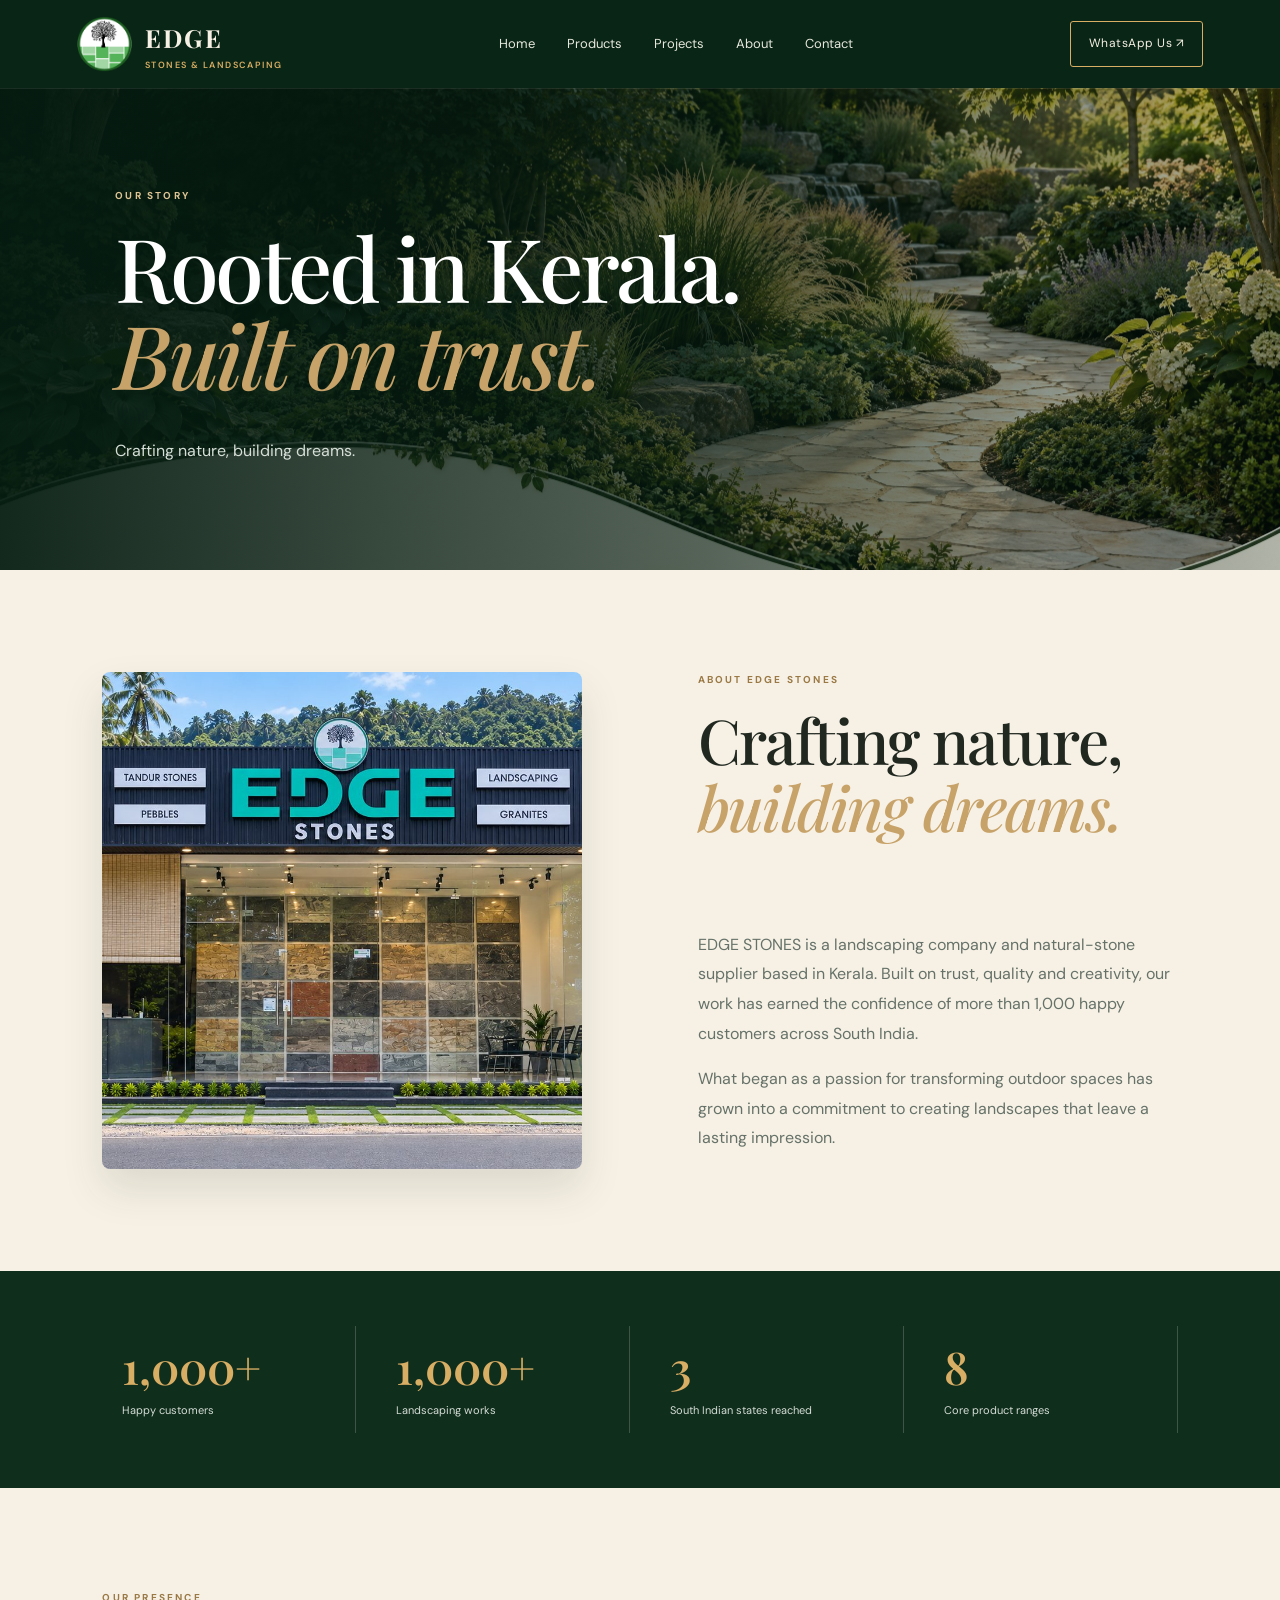
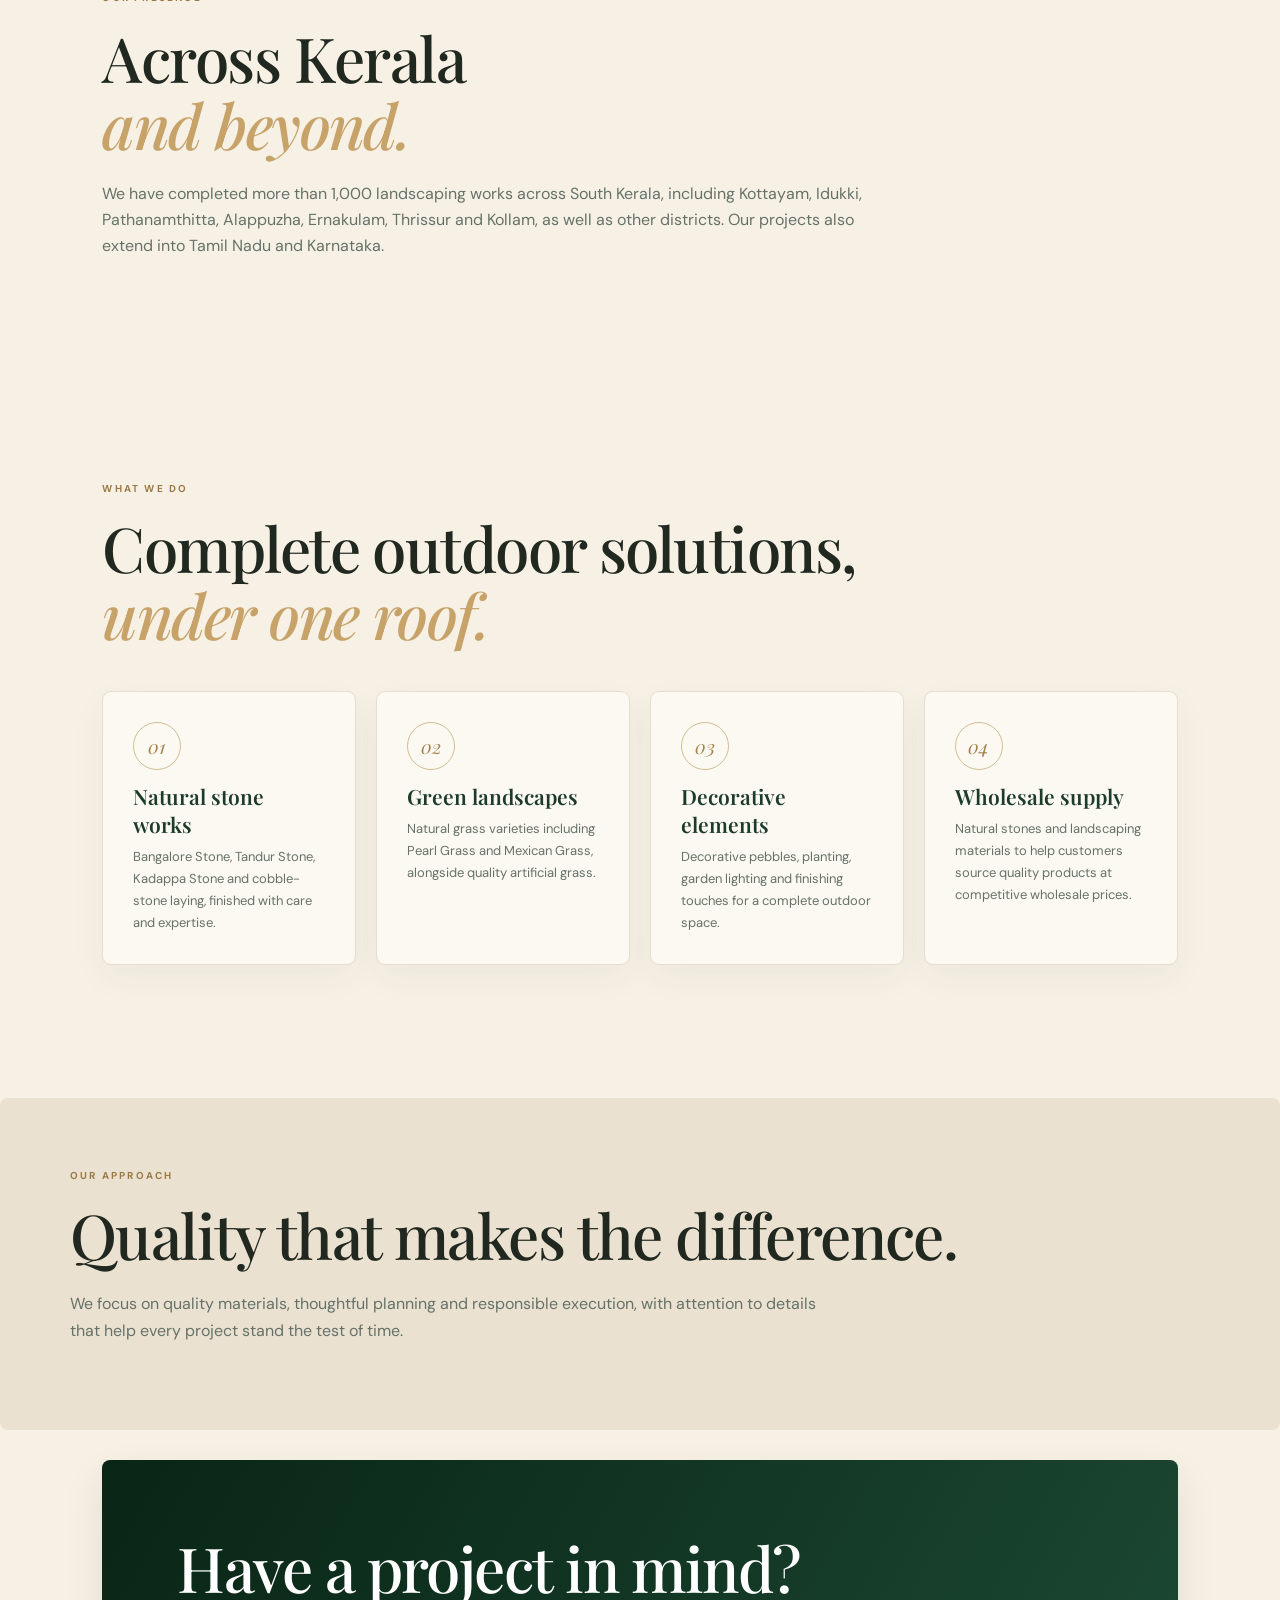
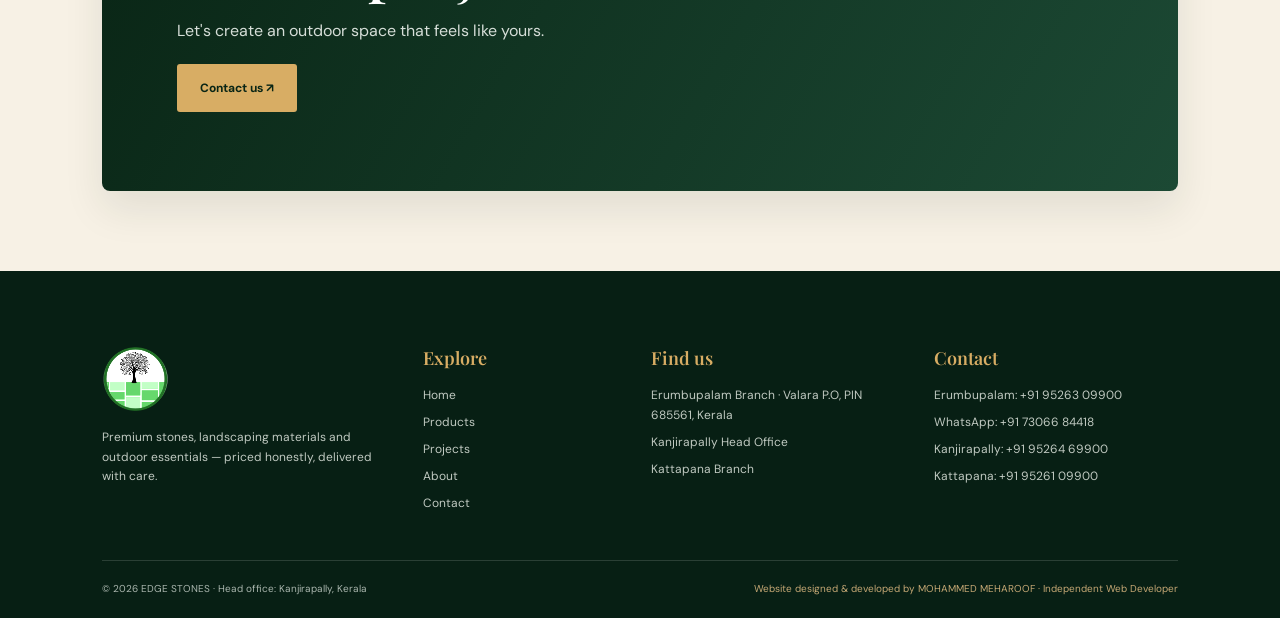
==== commit 48e23b74: "Refresh site styling with natural stone visual direction Co-authored-by: arena-agent <297053741+aren" ====
--- a/about.html
+++ b/about.html
@@ -1,4 +1,4 @@
-<!doctype html><html lang="en"><head><meta charset="utf-8"><meta name="viewport" content="width=device-width,initial-scale=1"><title>About EDGE STONES | EDGE STONES</title><meta name="description" content="EDGE STONES — premium stones, landscaping and outdoor materials in Kerala. Head office Kanjirapally."><link rel="icon" href="https://edgestones.in/images/logo-mark.png"><link rel="preconnect" href="https://fonts.googleapis.com"><link href="https://fonts.googleapis.com/css2?family=DM+Sans:wght@400;500;600;700&family=Playfair+Display:ital,wght@0,500;0,600;0,700;1,500;1,600&display=swap" rel="stylesheet"><link rel="stylesheet" href="css/style.css"></head><body>
-<header class="header"><a class="brand" href="index.html"><img src="https://edgestones.in/images/logo-mark.png" alt="EDGE STONES logo"><span>EDGE <small>STONES &amp; LANDSCAPING</small></span></a><button class="menu-toggle" aria-label="Open menu">☰</button><nav><a href="index.html">Home</a><a href="products.html">Products</a><a href="projects.html">Projects</a><a href="about.html">About</a><a href="contact.html">Contact</a></nav><a class="nav-cta" href="https://wa.me/917306684418">WhatsApp Us ↗</a></header>
-<main><section class="page-hero"><p class="eyebrow light">OUR STORY</p><h1>Rooted in Kerala.<br><em>Built on trust.</em></h1><p>Crafting nature, building dreams.</p></section><section class="section intro"><div><p class="eyebrow">ABOUT EDGE STONES</p><h2>Crafting nature,<br><em>building dreams.</em></h2></div><div><p>EDGE STONES is a landscaping company and natural-stone supplier based in Kerala. Built on trust, quality and creativity, our work has earned the confidence of more than 1,000 happy customers across South India.</p><p>What began as a passion for transforming outdoor spaces has grown into a commitment to creating landscapes that leave a lasting impression.</p></div></section><section class="stats"><div><strong>1,000+</strong><span>Happy customers</span></div><div><strong>1,000+</strong><span>Landscaping works</span></div><div><strong>3</strong><span>South Indian states reached</span></div><div><strong>8</strong><span>Core product ranges</span></div></section><section class="section cream"><p class="eyebrow">OUR PRESENCE</p><h2>Across Kerala<br><em>and beyond.</em></h2><p class="wide-copy">We have completed more than 1,000 landscaping works across South Kerala, including Kottayam, Idukki, Pathanamthitta, Alappuzha, Ernakulam, Thrissur and Kollam, as well as other districts. Our projects also extend into Tamil Nadu and Karnataka.</p></section><section class="section"><p class="eyebrow">WHAT WE DO</p><h2>Complete outdoor solutions,<br><em>under one roof.</em></h2><div class="values"><article><b>01</b><h3>Natural stone works</h3><p>Bangalore Stone, Tandur Stone, Kadappa Stone and cobble-stone laying, finished with care and expertise.</p></article><article><b>02</b><h3>Green landscapes</h3><p>Natural grass varieties including Pearl Grass and Mexican Grass, alongside quality artificial grass.</p></article><article><b>03</b><h3>Decorative elements</h3><p>Decorative pebbles, planting, garden lighting and finishing touches for a complete outdoor space.</p></article><article><b>04</b><h3>Wholesale supply</h3><p>Natural stones and landscaping materials to help customers source quality products at competitive wholesale prices.</p></article></div></section><section class="feature-note"><p class="eyebrow">OUR APPROACH</p><h2>Quality that makes the difference.</h2><p>We focus on quality materials, thoughtful planning and responsible execution, with attention to details that help every project stand the test of time.</p></section><section class="cta"><h2>Have a project in mind?</h2><p>Let's create an outdoor space that feels like yours.</p><a class="button gold" href="contact.html">Contact us ↗</a></section></main>
-<footer class="footer"><div class="footer-grid"><div><img class="footer-logo" src="https://edgestones.in/images/logo-mark.png" alt="EDGE STONES logo"><p>Premium stones, landscaping materials and outdoor essentials — priced honestly, delivered with care.</p></div><div><h4>Explore</h4><a href="index.html">Home</a><a href="products.html">Products</a><a href="projects.html">Projects</a><a href="about.html">About</a><a href="contact.html">Contact</a></div><div><h4>Find us</h4><p>Erumbupalam Branch · Valara P.O, PIN 685561, Kerala</p><p>Kanjirapally Head Office</p><p>Kattapana Branch</p></div><div><h4>Contact</h4><a href="tel:+919526309900">Erumbupalam: +91 95263 09900</a><a href="tel:+917306684418">WhatsApp: +91 73066 84418</a><a href="tel:+919526469900">Kanjirapally: +91 95264 69900</a><a href="tel:+919526109900">Kattapana: +91 95261 09900</a></div></div><div class="copyright">© 2026 EDGE STONES · Head office: Kanjirapally, Kerala <span>Website designed &amp; developed by MOHAMMED MEHAROOF · Independent Web Developer</span></div></footer><script src="js/site.js"></script></body></html>+<!doctype html><html lang="en"><head><meta charset="utf-8"><meta name="viewport" content="width=device-width,initial-scale=1"><title>About EDGE STONES | EDGE STONES</title><meta name="description" content="EDGE STONES — premium stones, landscaping and outdoor materials in Kerala. Head office Kanjirapally."><link rel="icon" href="images/logo-mark.png"><link rel="preconnect" href="https://fonts.googleapis.com"><link href="https://fonts.googleapis.com/css2?family=DM+Sans:wght@400;500;600;700&family=Playfair+Display:ital,wght@0,500;0,600;0,700;1,500;1,600&display=swap" rel="stylesheet"><link rel="stylesheet" href="css/style.css"><link rel="stylesheet" href="css/redesign.css"></head><body>
+<header class="header"><a class="brand" href="index.html"><img src="images/logo-mark.png" alt="EDGE STONES logo"><span>EDGE <small>STONES &amp; LANDSCAPING</small></span></a><button class="menu-toggle" aria-label="Open menu">☰</button><nav><a href="index.html">Home</a><a href="products.html">Products</a><a href="projects.html">Projects</a><a href="about.html">About</a><a href="contact.html">Contact</a></nav><a class="nav-cta" href="https://wa.me/917306684418">WhatsApp Us ↗</a></header>
+<main><section class="page-hero"><p class="eyebrow light">OUR STORY</p><h1>Rooted in Kerala.<br><em>Built on trust.</em></h1><p>Crafting nature, building dreams.</p></section><section class="section intro about-intro"><div><p class="eyebrow">ABOUT EDGE STONES</p><h2>Crafting nature,<br><em>building dreams.</em></h2></div><div><p>EDGE STONES is a landscaping company and natural-stone supplier based in Kerala. Built on trust, quality and creativity, our work has earned the confidence of more than 1,000 happy customers across South India.</p><p>What began as a passion for transforming outdoor spaces has grown into a commitment to creating landscapes that leave a lasting impression.</p></div></section><section class="stats"><div><strong>1,000+</strong><span>Happy customers</span></div><div><strong>1,000+</strong><span>Landscaping works</span></div><div><strong>3</strong><span>South Indian states reached</span></div><div><strong>8</strong><span>Core product ranges</span></div></section><section class="section cream"><p class="eyebrow">OUR PRESENCE</p><h2>Across Kerala<br><em>and beyond.</em></h2><p class="wide-copy">We have completed more than 1,000 landscaping works across South Kerala, including Kottayam, Idukki, Pathanamthitta, Alappuzha, Ernakulam, Thrissur and Kollam, as well as other districts. Our projects also extend into Tamil Nadu and Karnataka.</p></section><section class="section"><p class="eyebrow">WHAT WE DO</p><h2>Complete outdoor solutions,<br><em>under one roof.</em></h2><div class="values"><article><b>01</b><h3>Natural stone works</h3><p>Bangalore Stone, Tandur Stone, Kadappa Stone and cobble-stone laying, finished with care and expertise.</p></article><article><b>02</b><h3>Green landscapes</h3><p>Natural grass varieties including Pearl Grass and Mexican Grass, alongside quality artificial grass.</p></article><article><b>03</b><h3>Decorative elements</h3><p>Decorative pebbles, planting, garden lighting and finishing touches for a complete outdoor space.</p></article><article><b>04</b><h3>Wholesale supply</h3><p>Natural stones and landscaping materials to help customers source quality products at competitive wholesale prices.</p></article></div></section><section class="feature-note"><p class="eyebrow">OUR APPROACH</p><h2>Quality that makes the difference.</h2><p>We focus on quality materials, thoughtful planning and responsible execution, with attention to details that help every project stand the test of time.</p></section><section class="cta"><h2>Have a project in mind?</h2><p>Let's create an outdoor space that feels like yours.</p><a class="button gold" href="contact.html">Contact us ↗</a></section></main>
+<footer class="footer"><div class="footer-grid"><div><img class="footer-logo" src="images/logo-mark.png" alt="EDGE STONES logo"><p>Premium stones, landscaping materials and outdoor essentials — priced honestly, delivered with care.</p></div><div><h4>Explore</h4><a href="index.html">Home</a><a href="products.html">Products</a><a href="projects.html">Projects</a><a href="about.html">About</a><a href="contact.html">Contact</a></div><div><h4>Find us</h4><p>Erumbupalam Branch · Valara P.O, PIN 685561, Kerala</p><p>Kanjirapally Head Office</p><p>Kattapana Branch</p></div><div><h4>Contact</h4><a href="tel:+919526309900">Erumbupalam: +91 95263 09900</a><a href="tel:+917306684418">WhatsApp: +91 73066 84418</a><a href="tel:+919526469900">Kanjirapally: +91 95264 69900</a><a href="tel:+919526109900">Kattapana: +91 95261 09900</a></div></div><div class="copyright">© 2026 EDGE STONES · Head office: Kanjirapally, Kerala <span>Website designed &amp; developed by MOHAMMED MEHAROOF · Independent Web Developer</span></div></footer><script src="js/site.js"></script></body></html>
--- a/css/style.css
+++ b/css/style.css
@@ -2,3 +2,46 @@
 *{box-sizing:border-box}html{scroll-behavior:smooth}body{margin:0;background:var(--paper);color:var(--ink);font-family:"DM Sans",sans-serif;line-height:1.65}a{color:inherit;text-decoration:none}.header{height:86px;padding:0 clamp(20px,6vw,88px);display:flex;align-items:center;justify-content:space-between;gap:26px;background:var(--paper);position:sticky;top:0;z-index:50;border-bottom:1px solid #e9e4d9}.brand{display:flex;align-items:center;gap:12px;font-family:"Playfair Display",serif;font-size:25px;font-weight:700;letter-spacing:.08em}.brand img{width:54px;height:54px;object-fit:contain}.brand small{display:block;font:600 9px "DM Sans";letter-spacing:.22em}.header nav{display:flex;gap:clamp(15px,2.5vw,38px);font-size:13px}.header nav a:hover,.text-link:hover{color:#9a7848}.nav-cta{padding:12px 18px;background:var(--forest);color:white;font-size:12px;letter-spacing:.04em}.menu-toggle{display:none;background:none;border:0;font-size:24px}.hero{min-height:680px;height:min(780px,calc(100vh - 86px));position:relative;display:flex;align-items:center;overflow:hidden;background:var(--forest)}.hero-photo{position:absolute;width:100%;height:100%;object-fit:cover;object-position:center 55%}.hero-shade{position:absolute;inset:0;background:linear-gradient(90deg,rgba(7,24,19,.88),rgba(7,24,19,.55) 48%,rgba(7,24,19,.08))}.hero-copy{position:relative;color:white;margin-left:clamp(24px,10vw,150px);max-width:650px;padding:70px 20px}.eyebrow{font-size:10px;letter-spacing:.22em;font-weight:700;color:#94764a;text-transform:uppercase;margin:0 0 18px}.eyebrow.light{color:#d8c39e}.hero h1,.page-hero h1{font:600 clamp(54px,8vw,104px)/.99 "Playfair Display",serif;letter-spacing:-.04em;margin:0 0 24px}.hero h1 em,.page-hero h1 em,h2 em{color:var(--gold);font-weight:500}.hero-copy>p:not(.eyebrow){max-width:480px;color:#e7e8e0;font-size:17px;margin-bottom:30px}.button{display:inline-flex;align-items:center;gap:20px;padding:14px 22px;font:700 12px "DM Sans";border:1px solid transparent;margin:4px 8px 4px 0;cursor:pointer}.button.gold{background:var(--gold);color:var(--forest)}.button.outline{border-color:#ffffff80;color:white}.hero-caption{position:absolute;right:5vw;bottom:30px;color:#fff9;font-size:10px;letter-spacing:.2em}.ticker{background:var(--forest);color:#eee6d7;padding:19px 20px;text-align:center;letter-spacing:.14em;font-size:10px;display:flex;justify-content:center;gap:20px;flex-wrap:wrap}.section{padding:clamp(65px,8vw,115px) clamp(22px,8vw,120px)}.cream{background:var(--ivory)}.intro{display:grid;grid-template-columns:1fr 1fr;gap:8vw;align-items:center}.section h2,.cta h2,.feature-note h2{font:600 clamp(36px,5vw,62px)/1.08 "Playfair Display",serif;letter-spacing:-.025em;margin:0 0 22px}.intro>div:nth-child(2){max-width:570px;color:var(--muted);font-size:16px}.text-link{display:inline-block;color:var(--moss);font-size:12px;font-weight:700;border-bottom:1px solid var(--gold);padding-bottom:5px;margin-top:12px}.section-head{display:flex;justify-content:space-between;align-items:end;gap:24px;margin-bottom:36px}.section-head h2{margin:0}.product-grid{display:grid;grid-template-columns:repeat(4,1fr);gap:18px}.product-card{background:white;min-width:0;box-shadow:0 12px 35px #1b30290c;overflow:hidden}.product-card img{width:100%;height:220px;object-fit:cover;display:block;transition:transform .5s}.product-card:hover img{transform:scale(1.04)}.product-card div{padding:20px}.product-card small,.catalog-copy small{font-size:9px;letter-spacing:.18em;color:#9a7848}.product-card h3{font:600 22px "Playfair Display";margin:8px 0}.product-card span{font-size:11px;color:var(--moss);font-weight:700}.why{background:#e9ede6}.values{display:grid;grid-template-columns:repeat(4,1fr);gap:16px;margin-top:42px}.values article{background:#fff;padding:26px 22px;min-height:190px;border:1px solid #dce2d9}.values b{color:#a48759;font:italic 24px "Playfair Display"}.values h3{font:600 21px "Playfair Display";margin:12px 0 8px}.values p{font-size:13px;color:var(--muted);margin:0}.recent{background:var(--paper)}.recent-grid{display:grid;grid-template-columns:1.1fr 1fr 1.1fr;gap:20px;align-items:center}.recent-grid img{width:100%;height:340px;object-fit:cover}.recent-grid img:nth-child(2){height:400px}.cta{margin:20px clamp(22px,8vw,120px) 80px;padding:clamp(34px,6vw,75px);background:linear-gradient(120deg,var(--forest),var(--moss));color:white}.cta h2{margin-bottom:12px}.cta p:not(.eyebrow){color:#d6ded8}.footer{background:#0b211c;color:#e8e5dc;padding:65px clamp(22px,8vw,120px) 20px}.footer-grid{display:grid;grid-template-columns:1.5fr 1fr 1.3fr 1.3fr;gap:40px}.footer-logo{width:66px;height:66px;object-fit:contain;filter:brightness(1.2)}.footer p,.footer a{display:block;color:#c0c9c1;font-size:12px;margin:7px 0}.footer h4{font:600 18px "Playfair Display";color:var(--gold);margin:0 0 16px}.copyright{border-top:1px solid #ffffff24;margin-top:40px;padding-top:20px;font-size:10px;color:#aab6ae;display:flex;justify-content:space-between;gap:20px;flex-wrap:wrap}.copyright span{color:#c6a875}.page-hero{background:var(--forest);color:white;padding:100px clamp(22px,9vw,135px) 90px}.page-hero h1{font-size:clamp(54px,7vw,88px)}.page-hero>p:last-child{color:#d5ded7;max-width:600px}.catalog-grid{display:grid;grid-template-columns:1fr 1fr;gap:24px}.catalog-card{display:grid;grid-template-columns:42% 1fr;background:#fff;border:1px solid var(--line);min-height:300px}.catalog-card img{width:100%;height:100%;min-height:300px;object-fit:cover}.catalog-copy{padding:26px}.catalog-copy h2{font-size:29px;margin:8px 0}.catalog-copy h3{font:italic 16px "Playfair Display";color:#987746;margin:0 0 12px}.catalog-copy p{font-size:13px;color:var(--muted)}.catalog-copy .uses{font-size:10px;color:var(--moss);font-weight:700}.catalog-copy .text-link{font-size:10px}.project-group{margin-bottom:70px}.project-group .section-head h2{font-size:34px}.project-group .section-head p:last-child{color:var(--muted);font-size:13px}.count{font-size:10px;letter-spacing:.15em;color:#92764e}.gallery-grid{display:grid;grid-template-columns:repeat(4,1fr);gap:12px}.gallery-grid figure{margin:0;position:relative;overflow:hidden;background:var(--forest)}.gallery-grid img{width:100%;height:230px;object-fit:cover;display:block;transition:transform .5s}.gallery-grid figure:hover img{transform:scale(1.06)}.gallery-grid figcaption{position:absolute;bottom:0;left:0;right:0;padding:22px 12px 10px;background:linear-gradient(transparent,#081d17c9);color:white;font-size:10px}.feature-note{background:var(--ivory);padding:clamp(35px,6vw,70px);margin:30px 0;color:var(--ink)}.feature-note p:last-child{max-width:750px;color:var(--muted)}.stats{background:var(--forest);color:white;display:grid;grid-template-columns:repeat(4,1fr);padding:55px clamp(22px,8vw,120px);gap:20px}.stats div{border-right:1px solid #ffffff30;padding:10px 20px}.stats strong{display:block;font:600 45px "Playfair Display";color:var(--gold)}.stats span{font-size:11px;color:#d4ddd6}.wide-copy{max-width:760px;color:var(--muted)}.contact-grid{display:grid;grid-template-columns:repeat(3,1fr);gap:18px}.contact-card{padding:32px;background:var(--ivory);border:1px solid var(--line)}.contact-card.featured{background:var(--forest);color:white}.contact-card h2{font-size:27px}.contact-card p:not(.eyebrow){color:var(--muted);font-size:13px}.contact-card.featured p:not(.eyebrow){color:#d2ddd5}.contact-card a{display:block;font-weight:700;font-size:13px;margin-top:14px;color:#a1804f}.contact-bottom{display:grid;grid-template-columns:1fr 1fr;gap:7vw;margin-top:75px}.contact-bottom form{background:var(--ivory);padding:35px}.contact-bottom h2{font-size:35px}.contact-bottom label{display:block;font-size:11px;font-weight:700;margin:15px 0}.contact-bottom input,.contact-bottom select,.contact-bottom textarea{display:block;width:100%;padding:12px;border:1px solid #d8d1c2;background:#fff;margin-top:6px;font:14px "DM Sans"}.contact-bottom form small{display:block;color:var(--muted);font-size:10px;margin-top:12px}
 @media(max-width:950px){.header{height:72px}.header nav{gap:14px}.nav-cta{display:none}.product-grid,.values{grid-template-columns:repeat(2,1fr)}.catalog-grid{grid-template-columns:1fr}.footer-grid{grid-template-columns:1fr 1fr}.gallery-grid{grid-template-columns:repeat(2,1fr)}.hero{height:680px}}
 @media(max-width:650px){.header{padding:0 18px}.brand{font-size:20px}.brand img{width:45px;height:45px}.menu-toggle{display:block;margin-left:auto}.header nav{display:none;position:absolute;top:72px;left:0;right:0;background:var(--paper);padding:22px;flex-direction:column;border-bottom:1px solid var(--line)}.header nav.open{display:flex}.hero{min-height:680px;height:calc(100svh - 72px)}.hero-shade{background:linear-gradient(90deg,#071b16d9,#071b1670)}.hero-copy{margin:0;padding:35px 24px}.hero h1{font-size:58px}.ticker{font-size:8px;gap:10px}.intro{grid-template-columns:1fr;gap:10px}.section-head{align-items:start;flex-direction:column}.product-grid{grid-template-columns:1fr 1fr;gap:10px}.product-card img{height:145px}.product-card div{padding:13px}.product-card h3{font-size:18px}.values{grid-template-columns:1fr 1fr}.recent-grid{grid-template-columns:1fr;gap:12px}.recent-grid img,.recent-grid img:nth-child(2){height:260px}.footer-grid{grid-template-columns:1fr 1fr;gap:24px}.copyright{display:block}.copyright span{display:block;margin-top:10px}.page-hero{padding:75px 24px}.page-hero h1{font-size:58px}.catalog-card{grid-template-columns:1fr}.catalog-card img{height:210px;min-height:0}.gallery-grid{grid-template-columns:1fr 1fr;gap:8px}.gallery-grid img{height:160px}.stats{grid-template-columns:1fr 1fr;padding:35px 22px}.stats div{border-right:0;border-bottom:1px solid #ffffff30;padding:12px}.contact-grid,.contact-bottom{grid-template-columns:1fr}.contact-bottom{gap:30px}.cta{margin:10px 18px 55px}.project-group .section-head h2{font-size:28px}}
+
+/* Homepage interactive project sketchbook — approved forest/ivory/gold identity */
+.sketchbook-section{background:#f4f0e6;padding:clamp(64px,8vw,110px) clamp(20px,6vw,88px);text-align:center;color:#1b3029;overflow:hidden}
+.sketchbook-heading{max-width:650px;margin:0 auto 35px}.sketchbook-heading h2{font:600 clamp(38px,5vw,62px)/1.08 "Playfair Display",serif;margin:0 0 16px;color:#102b25}.sketchbook-heading h2 em{color:#a98752}.sketchbook-heading>p:last-child{max-width:560px;margin:0 auto;color:#53665d;font-size:14px}
+.home-book-wrap{max-width:1080px;margin:0 auto}.home-book-stage{width:min(94vw,980px);margin:0 auto;animation:home-book-float 7s ease-in-out infinite;filter:drop-shadow(0 26px 23px rgba(16,43,37,.2))}
+.home-book{position:relative;width:100%;aspect-ratio:1.52;background:#fffdf8;border:1px solid #d6d2c5;border-radius:5px;overflow:hidden;transform:perspective(1800px) rotateX(4deg) rotateY(-2deg);transform-style:preserve-3d;box-shadow:0 3px 0 #d4cfbf,0 7px 0 #e5e0d3,0 10px 2px #7775,0 22px 36px -22px #263a2b66}
+.home-book-page,.home-book-face{position:absolute;inset:0;width:100%;height:100%;object-fit:contain;background:#fffdf8;display:block}
+.home-book-sheet{position:absolute;inset:0;z-index:3;transform-style:preserve-3d;transform-origin:left center;display:none}.home-book-sheet.active{display:block}.home-book-sheet.turn-next{animation:turn-next .72s cubic-bezier(.2,.72,.25,1) forwards}.home-book-sheet.turn-prev{transform-origin:right center;animation:turn-prev .72s cubic-bezier(.2,.72,.25,1) forwards}.home-book-face{backface-visibility:hidden}.home-book-face.back{transform:rotateY(180deg)}
+.home-book-spine{position:absolute;z-index:4;top:0;bottom:0;left:50%;width:1px;background:linear-gradient(90deg,#9a927d66,#fff9,#8f8a7866);pointer-events:none}
+.home-book-controls{display:flex;justify-content:center;align-items:center;gap:16px;margin:24px auto 0}.home-book-controls button{width:42px;height:42px;border:1px solid #c6a875;border-radius:50%;background:#102b25;color:#f4f0e6;font-size:25px;line-height:1;cursor:pointer;transition:.2s}.home-book-controls button:hover{background:#24483c;transform:translateY(-2px)}.home-book-controls button:disabled{opacity:.35;cursor:not-allowed;transform:none}.home-book-controls span{min-width:72px;color:#53665d;font-size:11px;letter-spacing:.12em;font-weight:700}
+.home-book-caption{font-size:9px;letter-spacing:.2em;color:#7b806f;margin:16px 0 0}.sketchbook-link{margin-top:28px;color:#24483c}
+@keyframes home-book-float{0%,100%{transform:translateY(-8px) rotateZ(-.35deg)}50%{transform:translateY(-19px) rotateZ(.3deg)}}
+@media(max-width:650px){.sketchbook-section{padding:62px 12px}.home-book-stage{width:96vw}.home-book{transform:perspective(1200px) rotateX(2deg)}.home-book-controls{margin-top:18px}.home-book-controls button{width:36px;height:36px}}
+@media(prefers-reduced-motion:reduce){.home-book-stage{animation:none}.home-book-sheet.turn-next,.home-book-sheet.turn-prev{animation-duration:.01ms}}
+
+/* Refined floating sketchbook: depth, page curl and soft moving shadow */
+.sketchbook-section{position:relative;background:radial-gradient(ellipse at 50% 44%,#fffdf8 0%,#f4f0e6 56%,#e8e6da 100%);isolation:isolate}
+.sketchbook-section:before{content:"";position:absolute;inset:0;background:linear-gradient(115deg,rgba(198,168,117,.08),transparent 38%,rgba(36,72,60,.045));z-index:-1;pointer-events:none}
+.home-book-wrap{perspective:1800px}
+.home-book-stage{position:relative;transform-style:preserve-3d;will-change:transform;filter:drop-shadow(0 25px 24px rgba(16,43,37,.17))}
+.home-book-stage:before{content:"";position:absolute;z-index:-1;left:9%;right:9%;bottom:-8%;height:15%;border-radius:50%;background:rgba(16,43,37,.28);filter:blur(22px);animation:home-book-shadow 7s ease-in-out infinite}
+.home-book{isolation:isolate;transform:perspective(1800px) rotateX(6deg) rotateY(-3deg) translateZ(0);box-shadow:0 3px 0 #d4cfbf,0 7px 0 #e5e0d3,0 10px 2px #7775,0 26px 42px -20px rgba(16,43,37,.38)}
+.home-book:after{content:"";position:absolute;inset:0;z-index:5;pointer-events:none;border:1px solid rgba(255,255,255,.65);box-shadow:inset 0 0 28px rgba(16,43,37,.12)}
+.home-book-page,.home-book-face{object-fit:cover}
+.home-book-sheet{perspective:1800px}
+.home-book-sheet.turn-next{animation:turn-next .78s cubic-bezier(.2,.72,.25,1) forwards}
+.home-book-sheet.turn-prev{animation:turn-prev .78s cubic-bezier(.2,.72,.25,1) forwards}
+@keyframes turn-next{0%{transform:rotateY(0deg);filter:brightness(1)}45%{filter:brightness(.88)}100%{transform:rotateY(-180deg);filter:brightness(1)}}
+@keyframes turn-prev{0%{transform:rotateY(0deg);filter:brightness(1)}45%{filter:brightness(.88)}100%{transform:rotateY(180deg);filter:brightness(1)}}
+@keyframes home-book-float{0%,100%{transform:translateY(-9px) rotateZ(-.45deg)}50%{transform:translateY(-25px) rotateZ(.45deg)}}
+@keyframes home-book-shadow{0%,100%{opacity:.78;transform:scaleX(.92)}50%{opacity:.38;transform:scaleX(1.08)}}
+@media(max-width:650px){.home-book-stage:before{bottom:-7%;height:12%;filter:blur(15px)}.home-book{transform:perspective(1200px) rotateX(3deg) rotateY(-1.5deg)}}
+@media(prefers-reduced-motion:reduce){.home-book-stage:before{animation:none}.home-book-sheet.turn-next,.home-book-sheet.turn-prev{animation-duration:.01ms}}
+
+/* A single mounted photograph on each leaf, bound at the left edge. */
+.home-book-wrap{padding:24px 0 0}
+.home-book-stage{width:min(88vw,760px);filter:none}
+.home-book-stage:before{left:12%;right:12%;bottom:72px;height:9%;background:rgba(16,43,37,.34);filter:blur(24px)}
+.home-book{aspect-ratio:1.38;background:#f7f3e9;border:8px solid #1b392e;border-left-width:18px;border-radius:5px 10px 10px 5px;box-shadow:0 4px 0 #c6bcaa,0 8px 0 #e8e0cf,0 12px 0 #b8ae9d,0 16px 2px #6c6d5e,0 35px 40px -22px #102b2580}
+.home-book-page,.home-book-face{object-fit:contain;padding:clamp(12px,3vw,32px);background:#f7f3e9}
+.home-book-spine{left:0;width:14px;background:linear-gradient(90deg,#887a6255,#fff8,transparent)}
+.home-book:focus-visible,.home-book-controls button:focus-visible{outline:3px solid #a98752;outline-offset:4px}
+@media(max-width:650px){.home-book-stage{width:91vw}.home-book{border-width:5px;border-left-width:12px}.home-book-stage:before{bottom:65px}}
--- a/css/redesign.css
+++ b/css/redesign.css
@@ -0,0 +1,24 @@
+/* Visual redesign: stone, forest and warm architectural tones. The sketchbook's
+   own markup, styles and interactions remain in style.css. */
+:root{--forest:#092515;--moss:#1d4935;--gold:#d8ad64;--paper:#f7f1e5;--ivory:#f7f1e5;--ink:#202820;--muted:#667269;--line:#e6ded0}
+html{scroll-behavior:smooth}body{background:var(--paper);color:var(--ink)}
+.header{height:88px;padding:0 clamp(24px,6vw,100px);background:#092515;color:#f7f1e5;border:0;position:relative;z-index:20;box-shadow:0 1px 0 #ffffff15}
+.brand{color:#f7f1e5;gap:12px;letter-spacing:.09em}.brand img{width:56px;height:56px}.brand small{color:#d8ad64;letter-spacing:.16em}
+.header nav{gap:clamp(18px,2.5vw,38px)}.header nav a{color:#e7e8dd;transition:color .2s}.header nav a:hover{color:#d8ad64}.nav-cta{background:transparent;border:1px solid #d8ad64;color:#f7f1e5;border-radius:3px;padding:12px 18px;transition:background .2s,color .2s}.nav-cta:hover{background:#d8ad64;color:#092515}
+.hero{height:min(780px,calc(100svh - 88px));min-height:620px;background:#102e1c}.hero-photo{object-position:63% center}.hero-shade{background:linear-gradient(90deg,rgba(5,24,15,.94) 0%,rgba(5,24,15,.78) 35%,rgba(5,24,15,.16) 76%),linear-gradient(0deg,rgba(5,24,15,.34),transparent 45%)}.hero-copy{margin-left:clamp(24px,8vw,130px);padding:60px 0;max-width:620px}.hero h1{font-size:clamp(58px,7.5vw,104px);font-weight:500;line-height:1.02}.hero h1 em,.page-hero h1 em,h2 em{color:#c7a269}.hero-copy>p:not(.eyebrow){line-height:1.8;color:#e4e8df}.eyebrow{color:#9a7945;letter-spacing:.22em}.eyebrow.light{color:#dfc494}.button{border-radius:3px;padding:15px 22px;transition:transform .2s,background .2s,color .2s}.button:hover{transform:translateY(-2px)}.button.gold{background:#d8ad64;color:#092515}.button.gold:hover{background:#e6c389}.button.outline:hover{background:#fff;color:#092515}.hero-caption{color:#e8ddc6}
+.sketchbook-section{padding-top:clamp(70px,8vw,110px);padding-bottom:clamp(70px,8vw,110px)}
+.ticker{background:#102e1c;color:#e9ddc3;gap:clamp(10px,1.5vw,25px);padding:22px}
+.section{padding:clamp(70px,8vw,120px) clamp(24px,8vw,130px)}.section h2,.cta h2,.feature-note h2{font-weight:500}.section-head{margin-bottom:42px}.text-link{color:#244d39;border-color:#c8a265;transition:color .2s}.text-link:hover{color:#ad8141}.intro{gap:9vw}.intro>div:nth-child(2){line-height:1.85}
+.product-grid{gap:22px}.product-card{border-radius:8px;box-shadow:0 12px 35px #24382612;transition:transform .3s,box-shadow .3s}.product-card:hover{transform:translateY(-5px);box-shadow:0 18px 40px #24382625}.product-card img{height:auto;aspect-ratio:4/3}.product-card div{padding:24px}.product-card h3{color:#18352a}
+.why{background:#eee7d9;text-align:center}.why .values{text-align:left}.values{gap:20px}.values article{border:1px solid #e6ddcf;background:#fcf9f2;border-radius:9px;padding:30px;box-shadow:0 12px 35px #1c32200d}.values b{display:grid;place-items:center;width:48px;height:48px;border:1px solid #d3bd94;border-radius:50%;font:italic 19px 'Playfair Display';color:#a5814e}.values h3{color:#1d3b2b}.values p{line-height:1.7}
+.recent{background:#f7f1e5}.recent-grid{grid-template-columns:repeat(3,1fr);align-items:stretch;gap:20px}.recent-grid img,.recent-grid img:nth-child(2){height:auto;aspect-ratio:4/3;border-radius:8px;box-shadow:0 12px 30px #2438261a;transition:transform .35s}.recent-grid img:hover{transform:translateY(-5px)}
+.cta{border-radius:8px;background:linear-gradient(120deg,#092515,#1c4934);padding:clamp(36px,6vw,75px);box-shadow:0 18px 40px #102b2518}.footer{background:#071f14;padding-top:75px}.footer-grid{max-width:1400px;margin:auto}.footer h4{color:#d8ad64}.footer a:hover{color:#e9c98c}.copyright{max-width:1400px;margin:40px auto 0}
+.page-hero{min-height:390px;display:flex;flex-direction:column;justify-content:center;background:linear-gradient(90deg,rgba(5,28,17,.94),rgba(5,28,17,.67) 55%,rgba(5,28,17,.3)),url('../images/edge-stones-landscaping-hero.jpg') center 55%/cover;color:#fff}.page-hero h1{font-weight:500}.page-hero>p:last-child{line-height:1.7}
+.catalog-grid{gap:24px}.catalog-card{display:flex;flex-direction:column;border-radius:9px;overflow:hidden;border:1px solid #e7dece;box-shadow:0 12px 35px #24382610;transition:transform .3s,box-shadow .3s}.catalog-card:hover{transform:translateY(-4px);box-shadow:0 18px 40px #24382620}.catalog-card img{height:auto;min-height:0;aspect-ratio:16/9;object-fit:cover;transition:transform .5s}.catalog-card:hover img{transform:scale(1.025)}.catalog-copy{position:relative;background:#fff;padding:26px 30px}.catalog-copy h2{color:#183b2b}.catalog-copy p{line-height:1.7}
+.gallery-grid{grid-template-columns:repeat(2,minmax(0,1fr));gap:18px}.gallery-grid figure{border-radius:8px;box-shadow:0 12px 30px #24382618}.gallery-grid img{height:auto;aspect-ratio:16/10}.gallery-grid figcaption{padding:45px 20px 18px;font-size:12px}.project-group{margin-bottom:90px}.feature-note{border-radius:8px;background:#eae1d0}
+.about-intro{grid-template-columns:1fr 1fr;align-items:center}.about-intro:before{content:'';grid-row:1 / span 2;width:100%;min-height:420px;align-self:stretch;border-radius:8px;background:url('../images/office-showroom.jpg') center/cover;box-shadow:0 20px 40px #24382620}.about-intro>div{grid-column:2}.about-intro>div:nth-child(2){margin-top:-5vw}.stats{background:#102e1c}.stats strong{color:#d8ad64}
+.contact-card{border-radius:8px;background:#fff;box-shadow:0 12px 30px #2438260d}.contact-card.featured{background:#102e1c}.contact-bottom form{border-radius:9px;background:#fff;box-shadow:0 16px 45px #24382614}.contact-bottom input,.contact-bottom select,.contact-bottom textarea{border-radius:4px;padding:13px;background:#faf8f3}.contact-bottom input:focus,.contact-bottom select:focus,.contact-bottom textarea:focus{outline:2px solid #c9a668;outline-offset:1px}
+@media(max-width:900px){.header{padding:0 24px}.header nav{gap:15px}.product-grid,.values{grid-template-columns:repeat(2,minmax(0,1fr))}.footer-grid{grid-template-columns:repeat(2,1fr)}.contact-grid{grid-template-columns:1fr 1fr}}
+@media(max-width:650px){.header{height:72px}.brand img{width:45px;height:45px}.menu-toggle{color:#f7f1e5;background:transparent;border:0;font-size:23px}.header nav{top:72px;background:#092515;padding:22px 24px;border-color:#ffffff20}.header nav a{padding:8px 0}.header .nav-cta{display:none}.hero{min-height:600px;height:calc(100svh - 72px)}.hero-photo{object-position:57% center}.hero-shade{background:linear-gradient(90deg,rgba(5,24,15,.9),rgba(5,24,15,.52)),linear-gradient(0deg,rgba(5,24,15,.4),transparent)}.hero-copy{margin:0;padding:30px 24px}.hero h1{font-size:clamp(50px,12vw,70px)}.hero-copy>p:not(.eyebrow){font-size:15px}.hero-caption{bottom:18px}.section{padding:65px 22px}.intro{grid-template-columns:1fr;gap:12px}.product-grid,.values{grid-template-columns:1fr 1fr;gap:12px}.values article{padding:20px 16px}.values h3{font-size:19px}.product-card div{padding:16px}.recent-grid{grid-template-columns:1fr;gap:14px}.recent-grid img,.recent-grid img:nth-child(2){height:auto;aspect-ratio:16/10}.page-hero{min-height:330px;padding:65px 24px}.catalog-grid,.contact-grid,.contact-bottom{grid-template-columns:1fr}.gallery-grid{grid-template-columns:1fr;gap:14px}.gallery-grid img{height:auto;aspect-ratio:16/10}.about-intro:before{grid-row:auto;min-height:260px}.about-intro>div{grid-column:auto}.about-intro>div:nth-child(2){margin-top:0}.stats{grid-template-columns:1fr 1fr}.footer-grid{gap:28px}.cta{margin:10px 18px 60px}.contact-bottom{gap:30px}.contact-bottom form{padding:25px}}
+@media(prefers-reduced-motion:reduce){html{scroll-behavior:auto}.product-card,.catalog-card,.recent-grid img,.button{transition:none}}
+@media (min-width:651px) and (max-width:850px){.menu-toggle{display:block;margin-left:auto;color:#f7f1e5}.header nav{display:none;position:absolute;top:88px;left:0;right:0;background:#092515;padding:22px 24px;flex-direction:column;border-bottom:1px solid #ffffff20}.header nav.open{display:flex}.header nav a{padding:8px 0}.header .nav-cta{display:none}}
